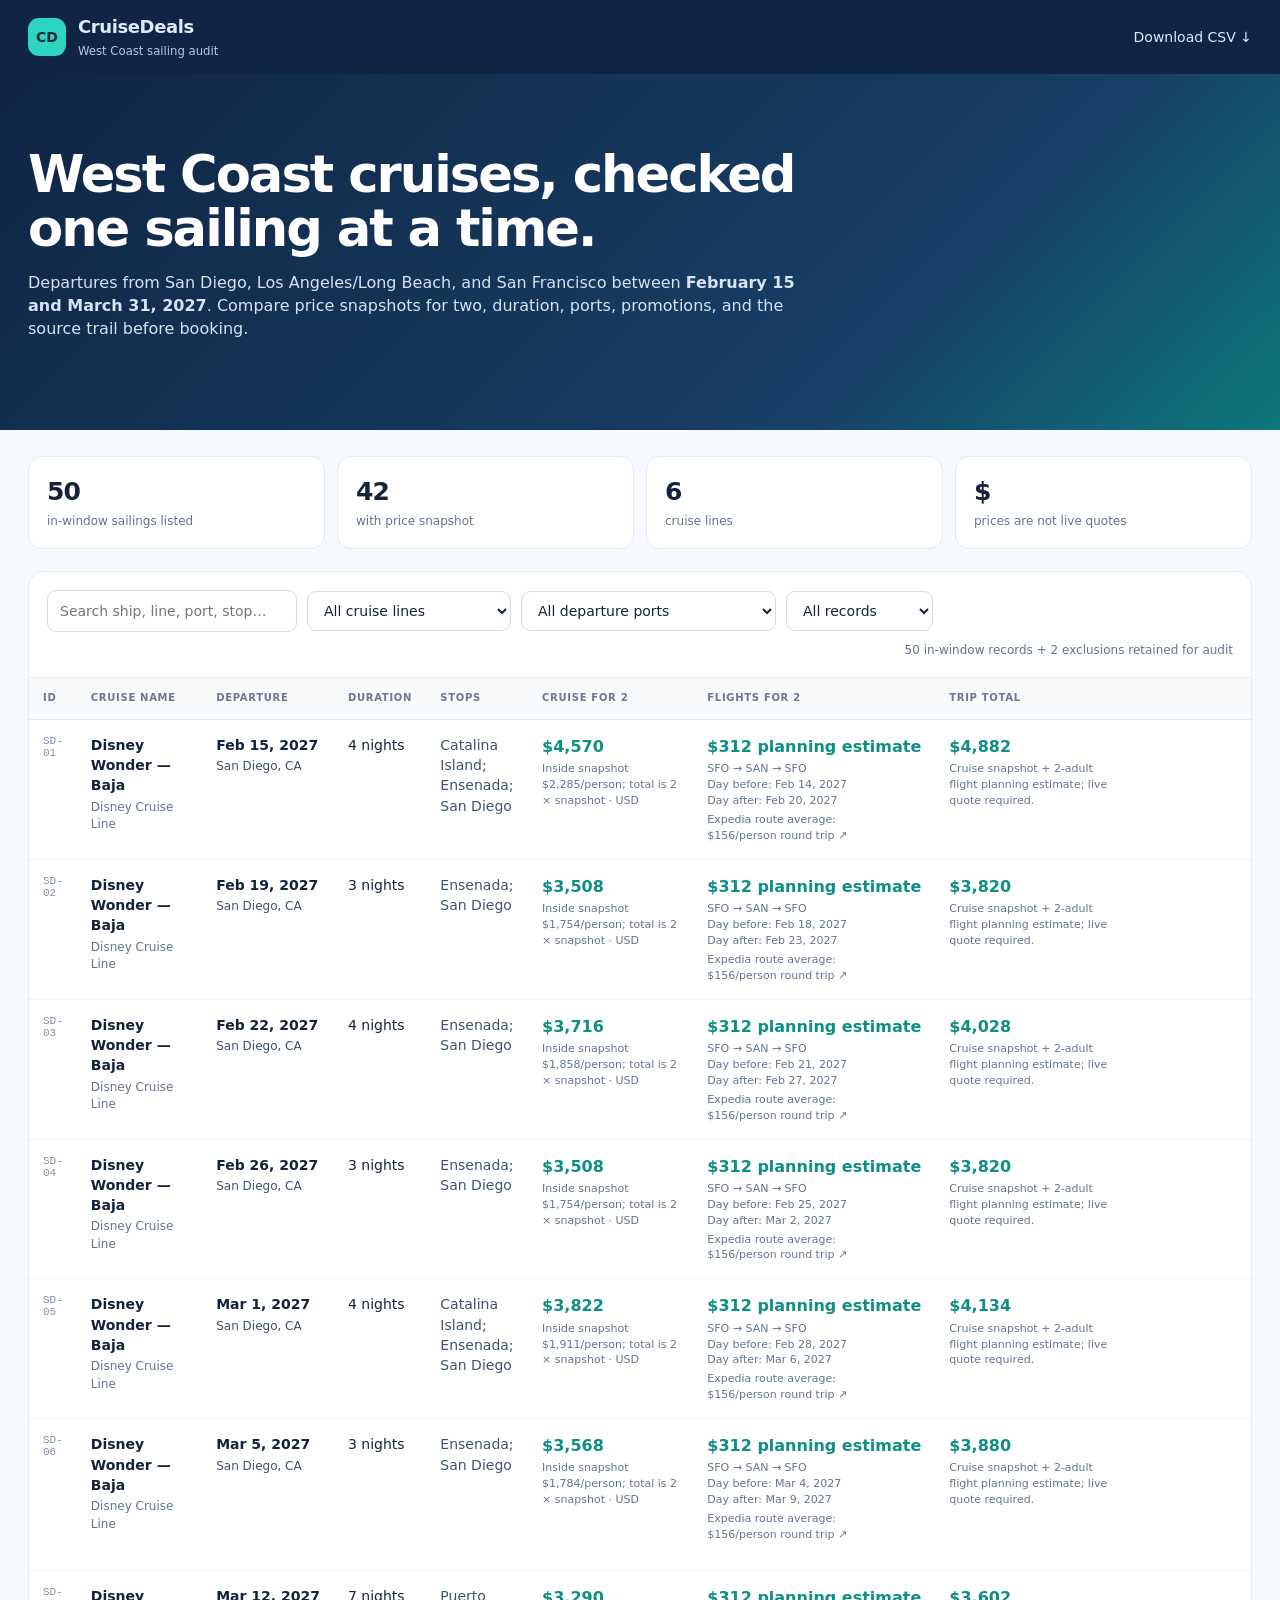
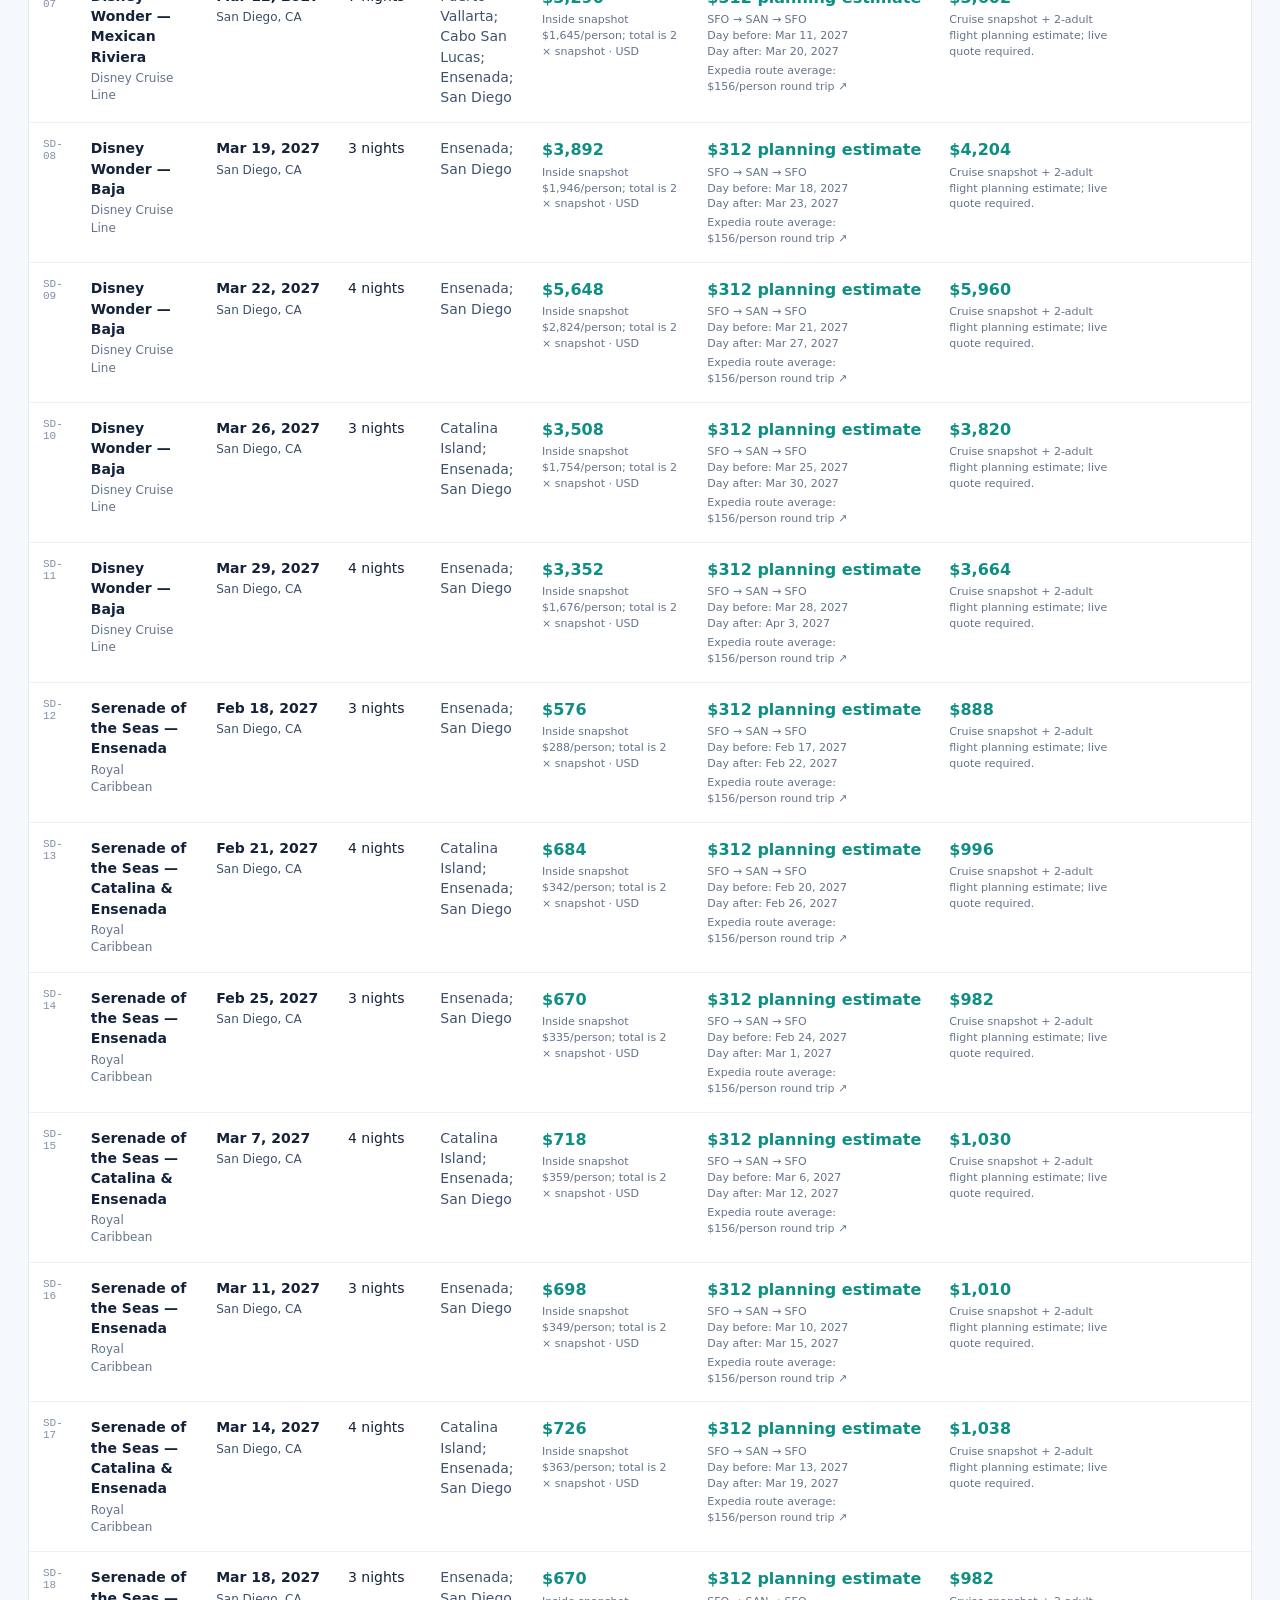
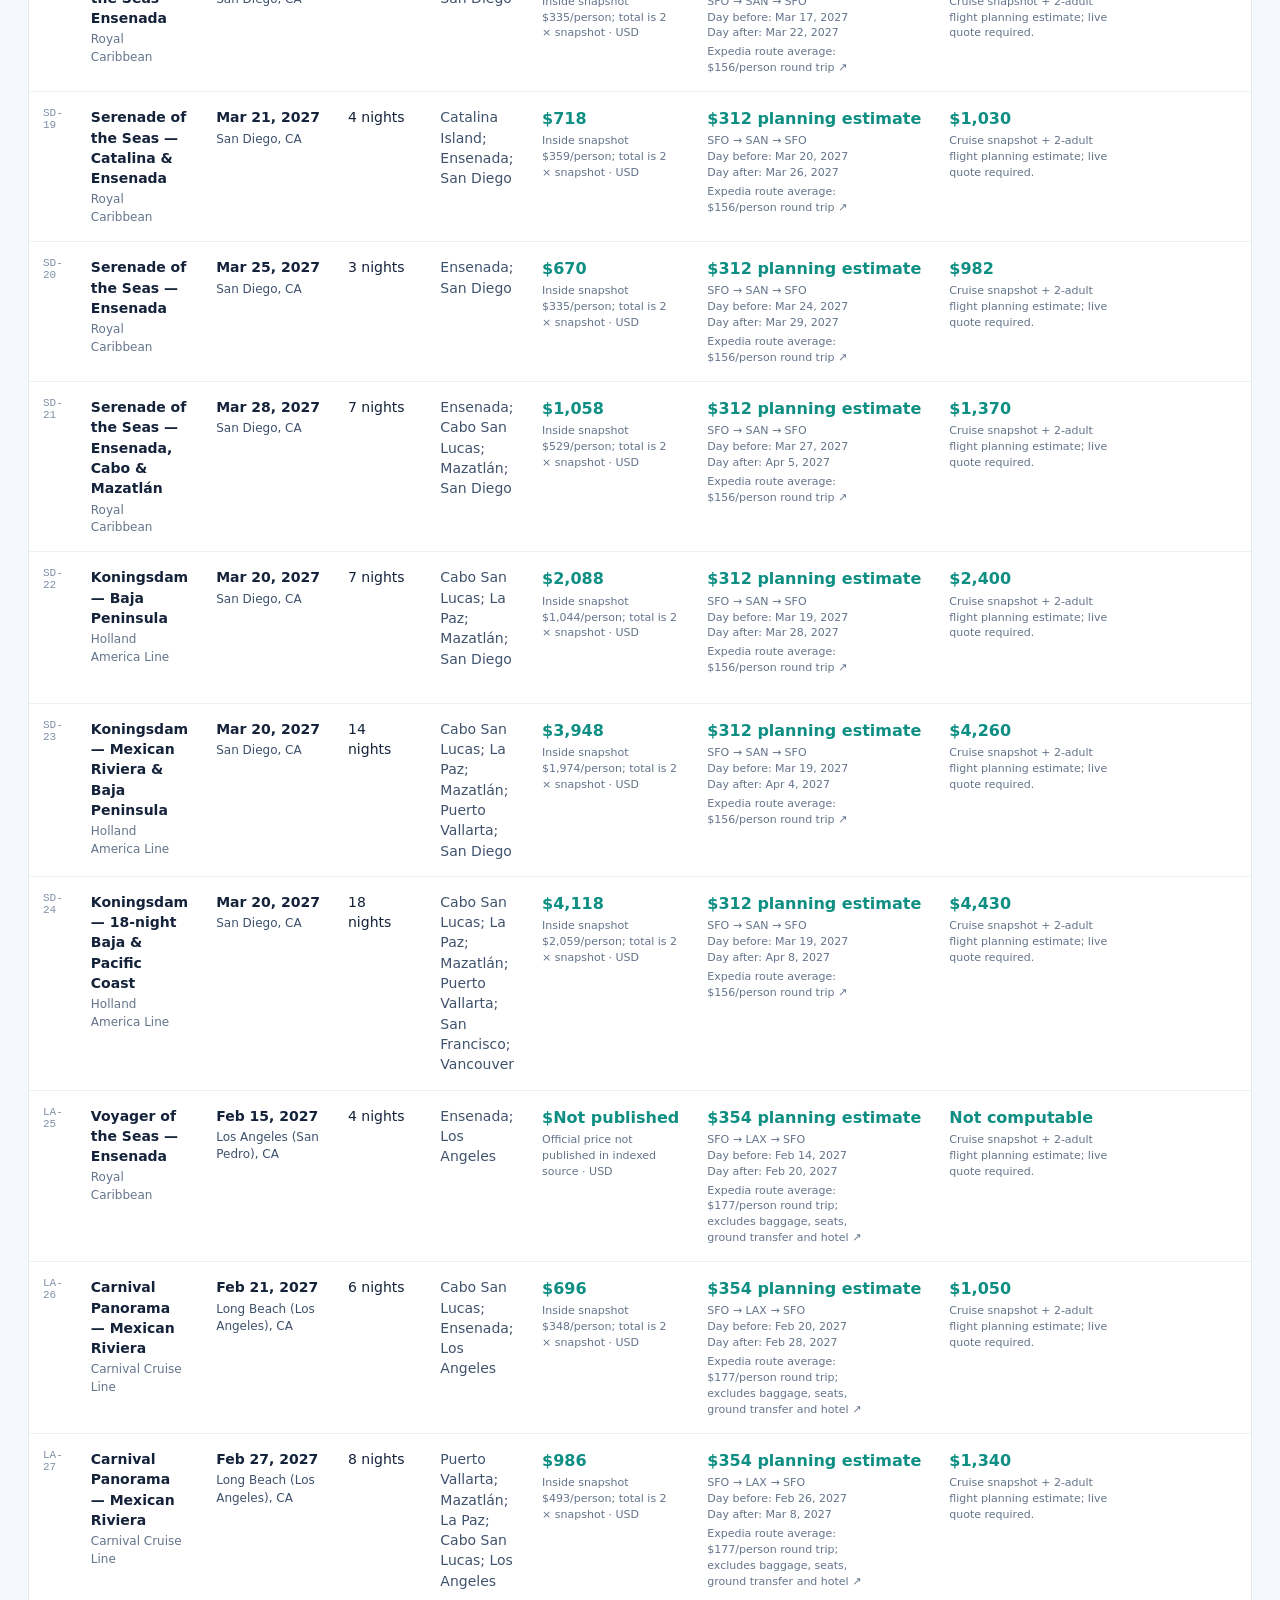
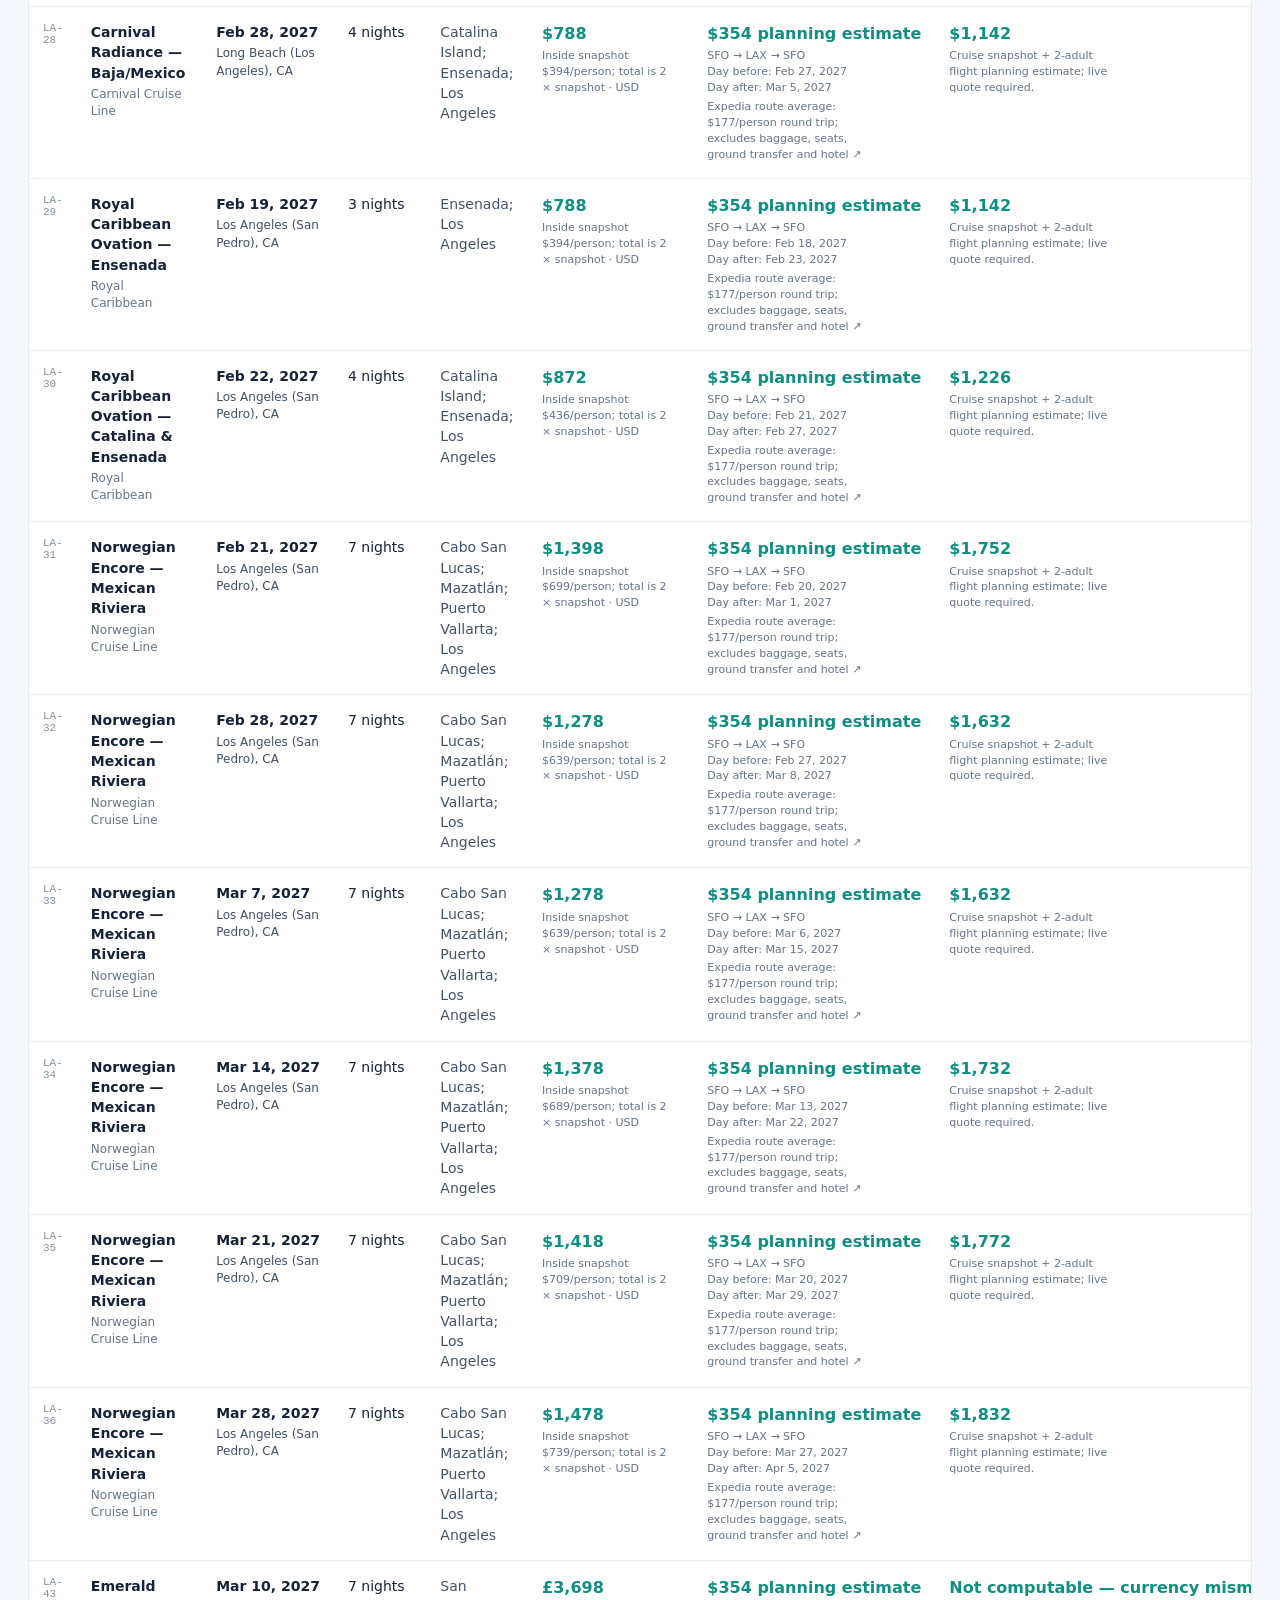
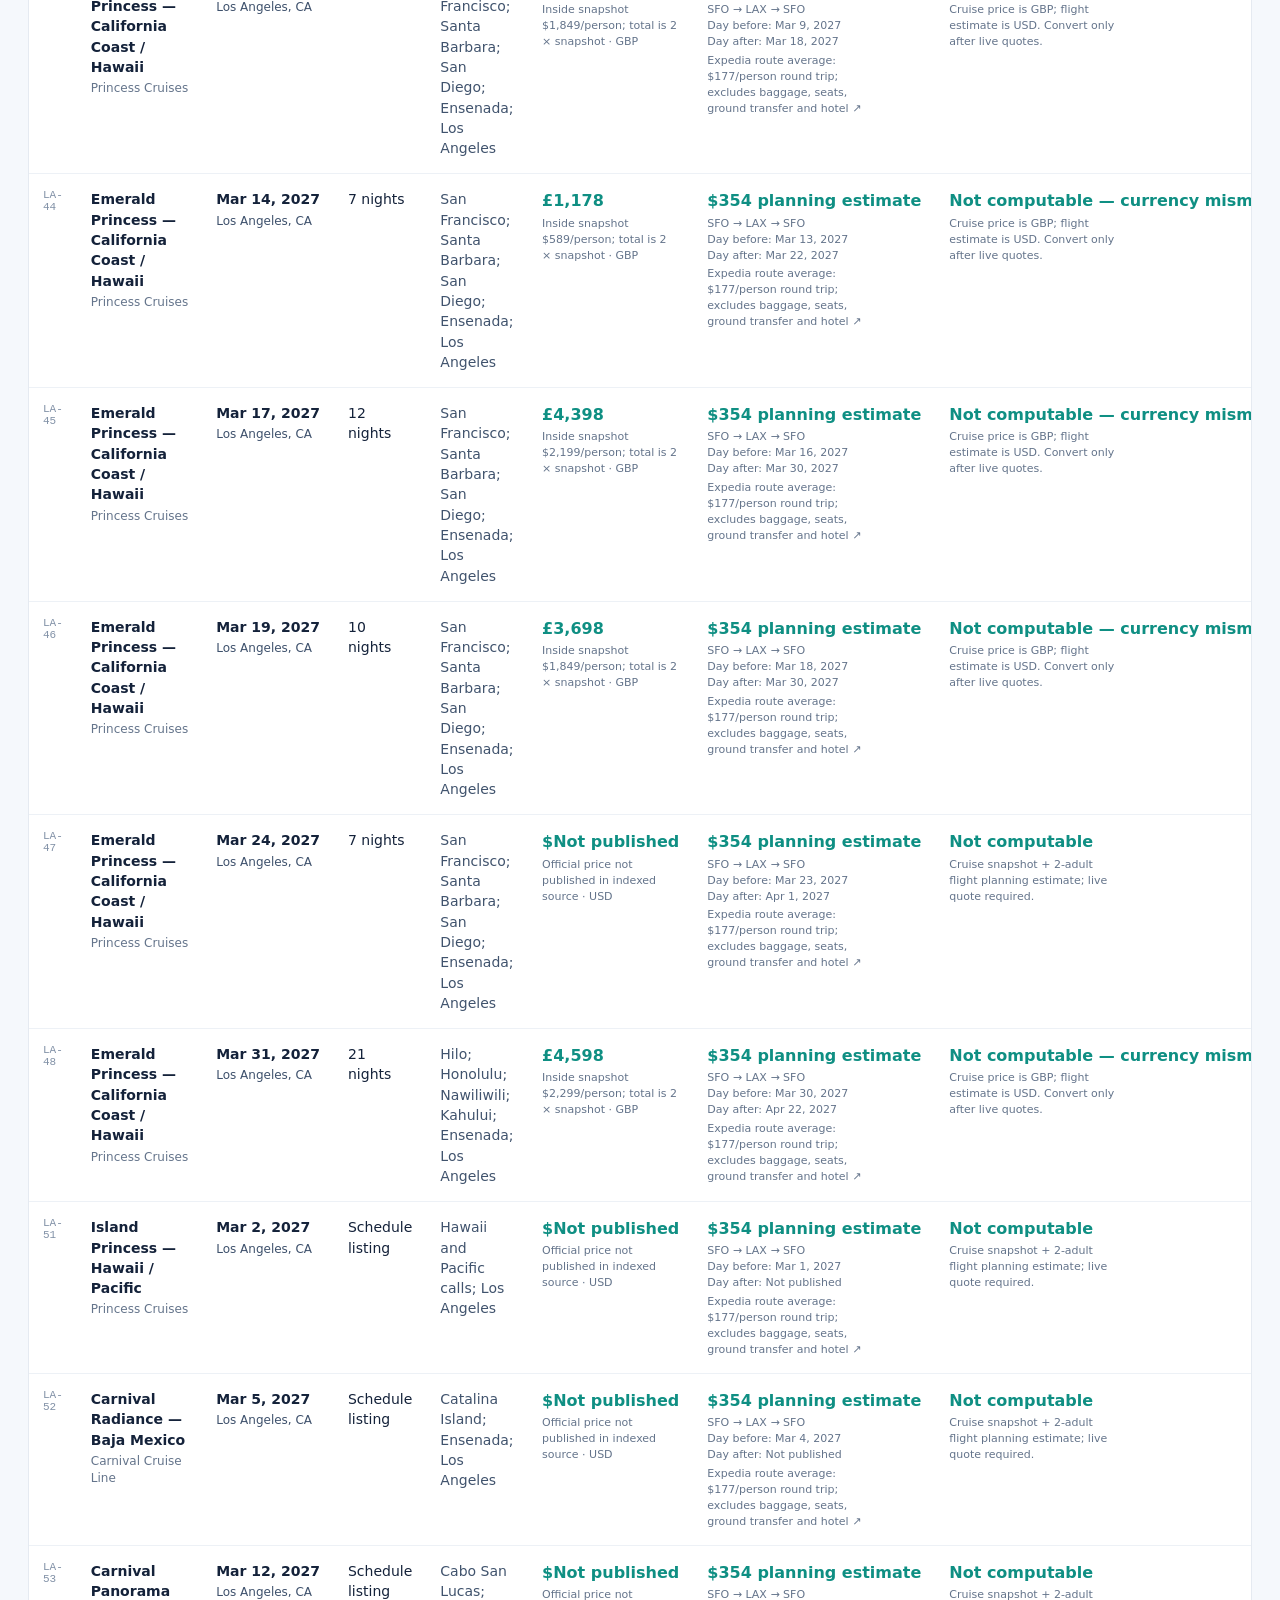
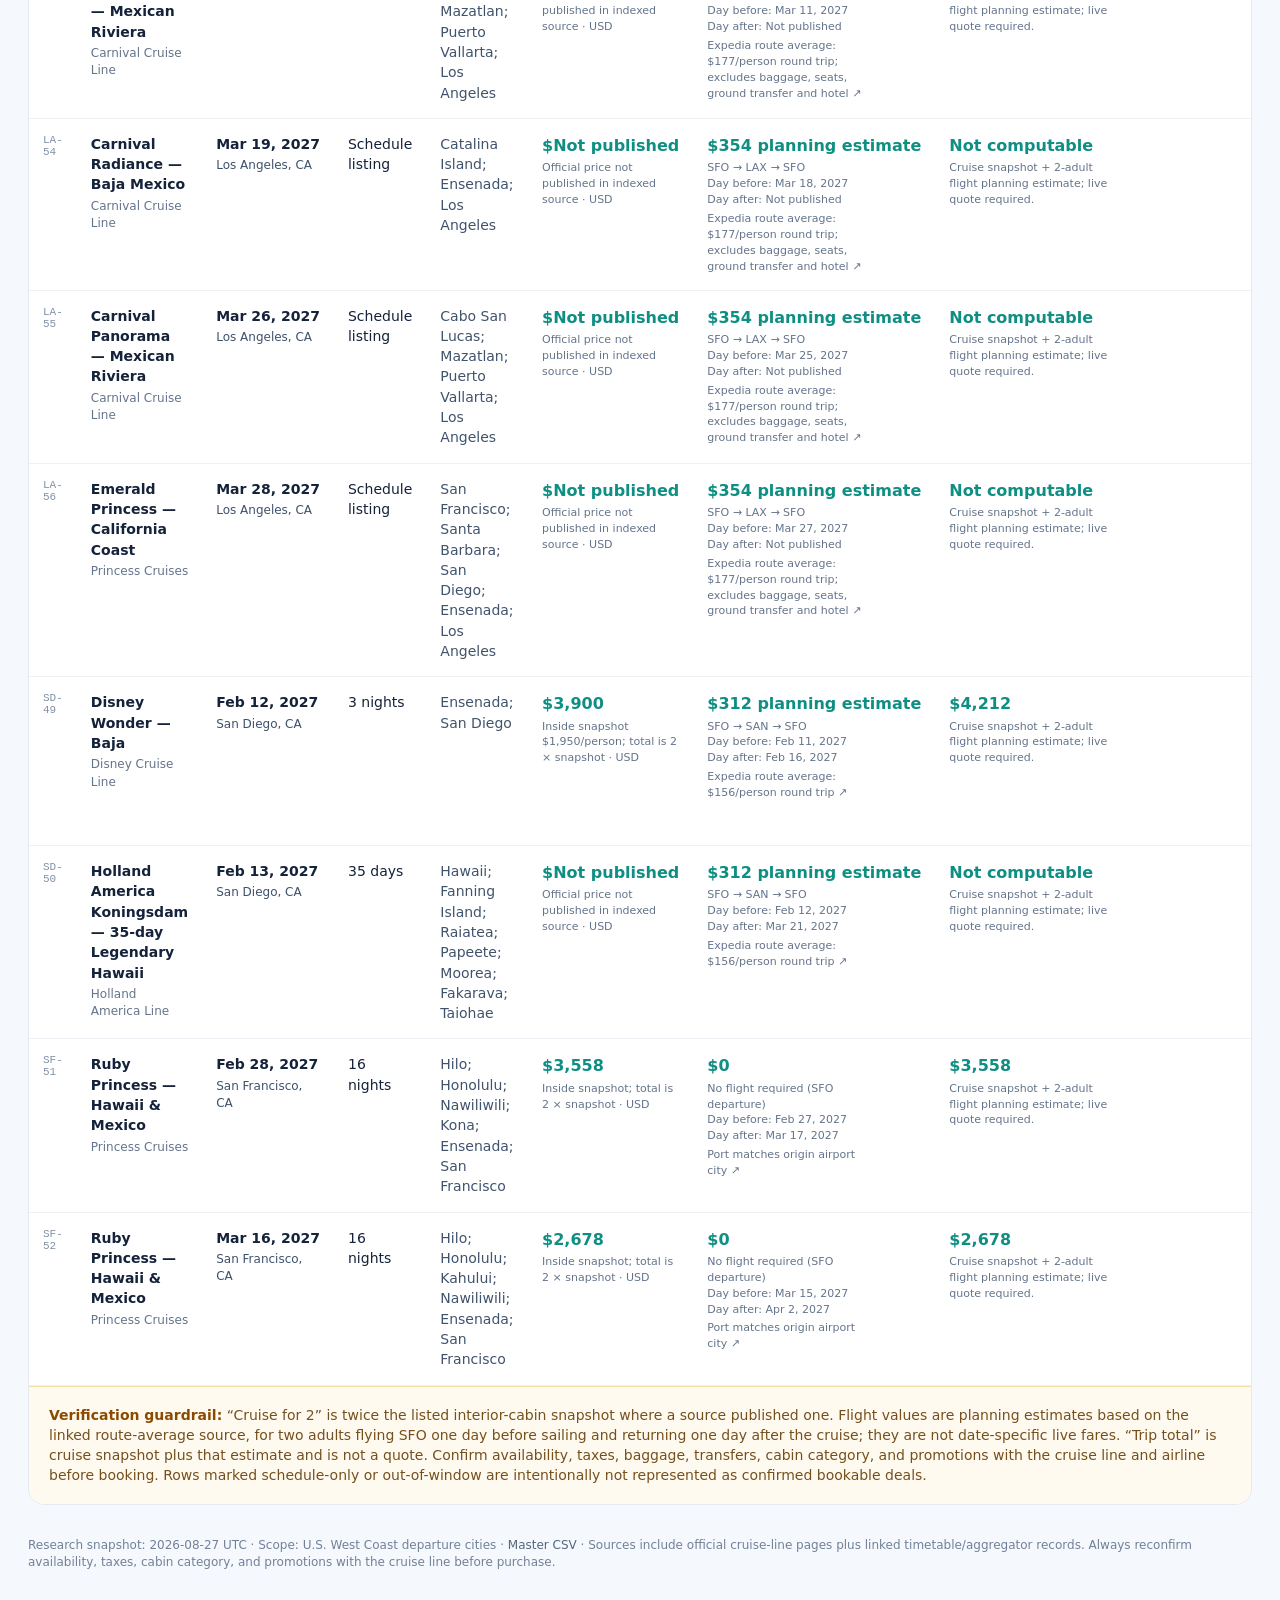
==== docs/index.html @ 9dd69915 "Flag third party currency and verification exceptions Co-authored-by: arena-agent <297053741+arena-a" ====
<!doctype html>
<html lang="en">
<head>
<meta charset="utf-8"><meta name="viewport" content="width=device-width,initial-scale=1">
<title>CruiseDeals — West Coast 2027</title>
<style>
:root{--ink:#14223a;--muted:#64748b;--line:#e5eaf1;--paper:#fff;--wash:#f5f8fc;--blue:#155eef;--teal:#0f8f83;--amber:#a05a00;--red:#b42318}*{box-sizing:border-box}body{margin:0;background:var(--wash);color:var(--ink);font:14px/1.45 Inter,ui-sans-serif,system-ui,-apple-system,"Segoe UI",sans-serif}a{color:var(--blue);text-decoration:none}a:hover{text-decoration:underline}.top{background:#102544;color:#fff}.bar,.wrap{max-width:1440px;margin:auto;padding:0 28px}.bar{height:74px;display:flex;align-items:center;justify-content:space-between;gap:20px}.brand{display:flex;align-items:center;gap:12px}.mark{width:38px;height:38px;border-radius:11px;background:#2dd4bf;color:#082b3b;display:grid;place-items:center;font-weight:900}.brand b{display:block;font-size:18px;letter-spacing:-.4px}.brand small{color:#b9c8df}.top a{color:#dbeafe}.hero{padding:48px 0 38px;background:linear-gradient(135deg,#102544 0%,#173f67 70%,#0d777d 100%);color:#fff}.hero h1{font-size:clamp(29px,4vw,52px);line-height:1.05;letter-spacing:-2px;max-width:800px;margin:0 0 15px}.hero p{max-width:780px;color:#d7e3f2;font-size:16px;margin:0}.wrap{padding-top:26px;padding-bottom:52px}.stats{display:grid;grid-template-columns:repeat(4,1fr);gap:12px;margin-bottom:22px}.stat{background:var(--paper);border:1px solid var(--line);border-radius:14px;padding:17px 18px}.stat strong{display:block;font-size:25px;letter-spacing:-1px}.stat span{color:var(--muted);font-size:12px}.panel{background:var(--paper);border:1px solid var(--line);border-radius:16px;overflow:hidden}.controls{padding:18px;display:flex;gap:10px;flex-wrap:wrap;align-items:center;border-bottom:1px solid var(--line)}input,select{border:1px solid #d4dce8;border-radius:9px;padding:10px 12px;color:var(--ink);background:#fff;font:inherit}input{min-width:250px}.hint{margin-left:auto;color:var(--muted);font-size:12px}.scroll{overflow:auto}table{width:100%;min-width:1250px;border-collapse:collapse}th{text-align:left;text-transform:uppercase;letter-spacing:.07em;font-size:10px;color:#6b7890;background:#f8fafc;padding:13px 14px;border-bottom:1px solid var(--line);white-space:nowrap}td{padding:15px 14px;border-bottom:1px solid #edf1f6;vertical-align:top}tr:hover td{background:#fbfdff}.id{font:11px ui-monospace,SFMono-Regular,monospace;color:#8090a6}.name{font-weight:750}.line{display:block;color:var(--muted);font-size:12px;margin-top:3px}.date{white-space:nowrap;font-weight:650}.port{color:#3e516c;font-size:12px;margin-top:3px}.price{font-weight:800;white-space:nowrap;color:var(--teal);font-size:16px}.price-note{display:block;color:var(--muted);font-size:11px;max-width:170px;margin-top:3px}.stops{max-width:260px;color:#40536d}.tag{display:inline-block;border-radius:999px;padding:4px 8px;font-size:10px;font-weight:750;letter-spacing:.03em;white-space:nowrap}.ok{color:#087c70;background:#e7f8f4}.pending{color:#8a4b00;background:#fff3d6}.out{color:#9d2d22;background:#feeceb}.source{display:flex;gap:8px;flex-wrap:wrap;align-items:center;font-size:12px}.source a{white-space:nowrap}.promo{max-width:210px;color:#4a5c74;font-size:12px}.note{padding:18px 20px;background:#fffaf0;border-top:1px solid #f3dfad;color:#76501c}.note b{color:#8a4b00}.foot{color:#728198;font-size:12px;padding-top:20px}.foot a{color:#53677f}.empty{padding:40px;text-align:center;color:var(--muted)}@media(max-width:800px){.bar,.wrap{padding-left:16px;padding-right:16px}.bar{height:64px}.stats{grid-template-columns:repeat(2,1fr)}.hint{width:100%;margin:0}.hero{padding:38px 0 32px}.hero h1{letter-spacing:-1px}}
</style>
</head>
<body>
<header class="top"><div class="bar"><a class="brand" href="./"><span class="mark">CD</span><span><b>CruiseDeals</b><small>West Coast sailing audit</small></span></a><a href="../data/cruises_master_verified.csv" download>Download CSV ↓</a></div><div class="hero"><div class="wrap"><h1>West Coast cruises, checked one sailing at a time.</h1><p>Departures from San Diego, Los Angeles/Long Beach, and San Francisco between <b>February 15 and March 31, 2027</b>. Compare price snapshots for two, duration, ports, promotions, and the source trail before booking.</p></div></div></header>
<main class="wrap">
<section class="stats"><div class="stat"><strong id="count">—</strong><span>in-window sailings listed</span></div><div class="stat"><strong id="priced">—</strong><span>with price snapshot</span></div><div class="stat"><strong id="lines">—</strong><span>cruise lines</span></div><div class="stat"><strong>$</strong><span>prices are not live quotes</span></div></section>
<section class="panel"><div class="controls"><input id="search" placeholder="Search ship, line, port, stop…" aria-label="Search cruises"><select id="line"><option value="">All cruise lines</option></select><select id="port"><option value="">All departure ports</option></select><select id="state"><option value="">All records</option><option value="in">In window</option><option value="pending">Needs review</option><option value="out">Out of window</option></select><span class="hint">50 in-window records + 2 exclusions retained for audit</span></div><div class="scroll"><table><thead><tr><th>ID</th><th>Cruise name</th><th>Departure</th><th>Duration</th><th>Stops</th><th>Cruise for 2</th><th>Flights for 2</th><th>Trip total</th><th>Source trail</th><th>Promotion / deal</th><th>Review status</th></tr></thead><tbody id="rows"></tbody></table><div id="empty" class="empty" hidden>No rows match those filters.</div></div><div class="note"><b>Verification guardrail:</b> “Cruise for 2” is twice the listed interior-cabin snapshot where a source published one. Flight values are planning estimates based on the linked route-average source, for two adults flying SFO one day before sailing and returning one day after the cruise; they are not date-specific live fares. “Trip total” is cruise snapshot plus that estimate and is not a quote. Confirm availability, taxes, baggage, transfers, cabin category, and promotions with the cruise line and airline before booking. Rows marked schedule-only or out-of-window are intentionally not represented as confirmed bookable deals.</div></section>
<p class="foot">Research snapshot: 2026-08-27 UTC · Scope: U.S. West Coast departure cities · <a href="../data/cruises_master_verified.csv">Master CSV</a> · Sources include official cruise-line pages plus linked timetable/aggregator records. Always reconfirm availability, taxes, cabin category, and promotions with the cruise line before purchase.</p>
</main>
<script>
const fmt=d=>d&&/^\d{4}-\d{2}-\d{2}$/.test(d)?new Date(d+'T12:00:00').toLocaleDateString('en-US',{month:'short',day:'numeric',year:'numeric'}):'Not published';
let data=[];
fetch('../data/cruises.json').then(r=>r.json()).then(x=>{data=x; init()}).catch(()=>document.getElementById('empty').textContent='Data could not be loaded. Use the CSV link above.');
function init(){const lines=[...new Set(data.map(x=>x.line))].sort(),ports=[...new Set(data.map(x=>x.port))].sort(); for(const [id,arr] of [['line',lines],['port',ports]]){const el=document.getElementById(id);arr.forEach(v=>el.insertAdjacentHTML('beforeend',`<option>${v}</option>`))} document.getElementById('count').textContent=data.filter(x=>!x.status.startsWith('OUT')).length;document.getElementById('priced').textContent=data.filter(x=>x.price!=='Not published'&&x.status!=='OUT OF WINDOW — excluded').length;document.getElementById('lines').textContent=lines.length;['search','line','port','state'].forEach(id=>document.getElementById(id).addEventListener('input',render));render()}
function render(){const q=document.getElementById('search').value.toLowerCase(),line=document.getElementById('line').value,port=document.getElementById('port').value,state=document.getElementById('state').value;const out=data.filter(x=>{const hay=Object.values(x).join(' ').toLowerCase(),isOut=x.status.startsWith('OUT'),isReview=x.status.startsWith('REVIEW')||x.status.startsWith('SCHEDULE INDEX');return hay.includes(q)&&(!line||x.line===line)&&(!port||x.port===port)&&(!state||(state==='out'?isOut:state==='pending'?(x.price==='Not published'||isReview)&&!isOut:state==='in'&&!isOut&&!isReview))});document.getElementById('rows').innerHTML=out.map(x=>{const isOut=x.status.startsWith('OUT'),pending=x.price==='Not published'&&!isOut,isReview=x.status.startsWith('REVIEW')||x.status.startsWith('SCHEDULE INDEX');return `<tr><td class="id">${x.id}</td><td><div class="name">${x.name}</div><span class="line">${x.line}</span></td><td><div class="date">${fmt(x.date)}</div><div class="port">${x.port}</div></td><td>${x.duration}</td><td class="stops">${x.stops}</td><td><div class="price">${x.price_currency==='GBP'?'£': '$'}${x.price.replace(/^[£$]/,'')}</div><span class="price-note">${x.price_note} · ${x.price_currency}</span></td><td><div class="price">${x.flight_cost_2}</div><span class="price-note">${x.flight_route}<br>Day before: ${fmt(x.flight_out_date)}<br>Day after: ${fmt(x.flight_return_date)}</span><a class="price-note" href="${x.flight_source_url}" target="_blank" rel="noopener">${x.flight_source} ↗</a></td><td><div class="price">${x.trip_total_2}</div><span class="price-note">${x.trip_total_note}</span></td><td><div class="source"><a href="${x.official}" target="_blank" rel="noopener">Official page ↗</a><a href="${x.source_url}" target="_blank" rel="noopener">Audit source ↗</a><span title="${x.verification_note}">ⓘ ${x.source.split(' / ')[0]}</span></div></td><td class="promo">${x.promo}</td><td><span class="tag ${isOut?'out':(pending||isReview)?'pending':'ok'}">${isOut?'OUT OF WINDOW':isReview?'REVIEW REQUIRED':'SCHEDULE + SNAPSHOT'}</span></td></tr>`}).join('');document.getElementById('empty').hidden=out.length>0}
</script>
</body></html>
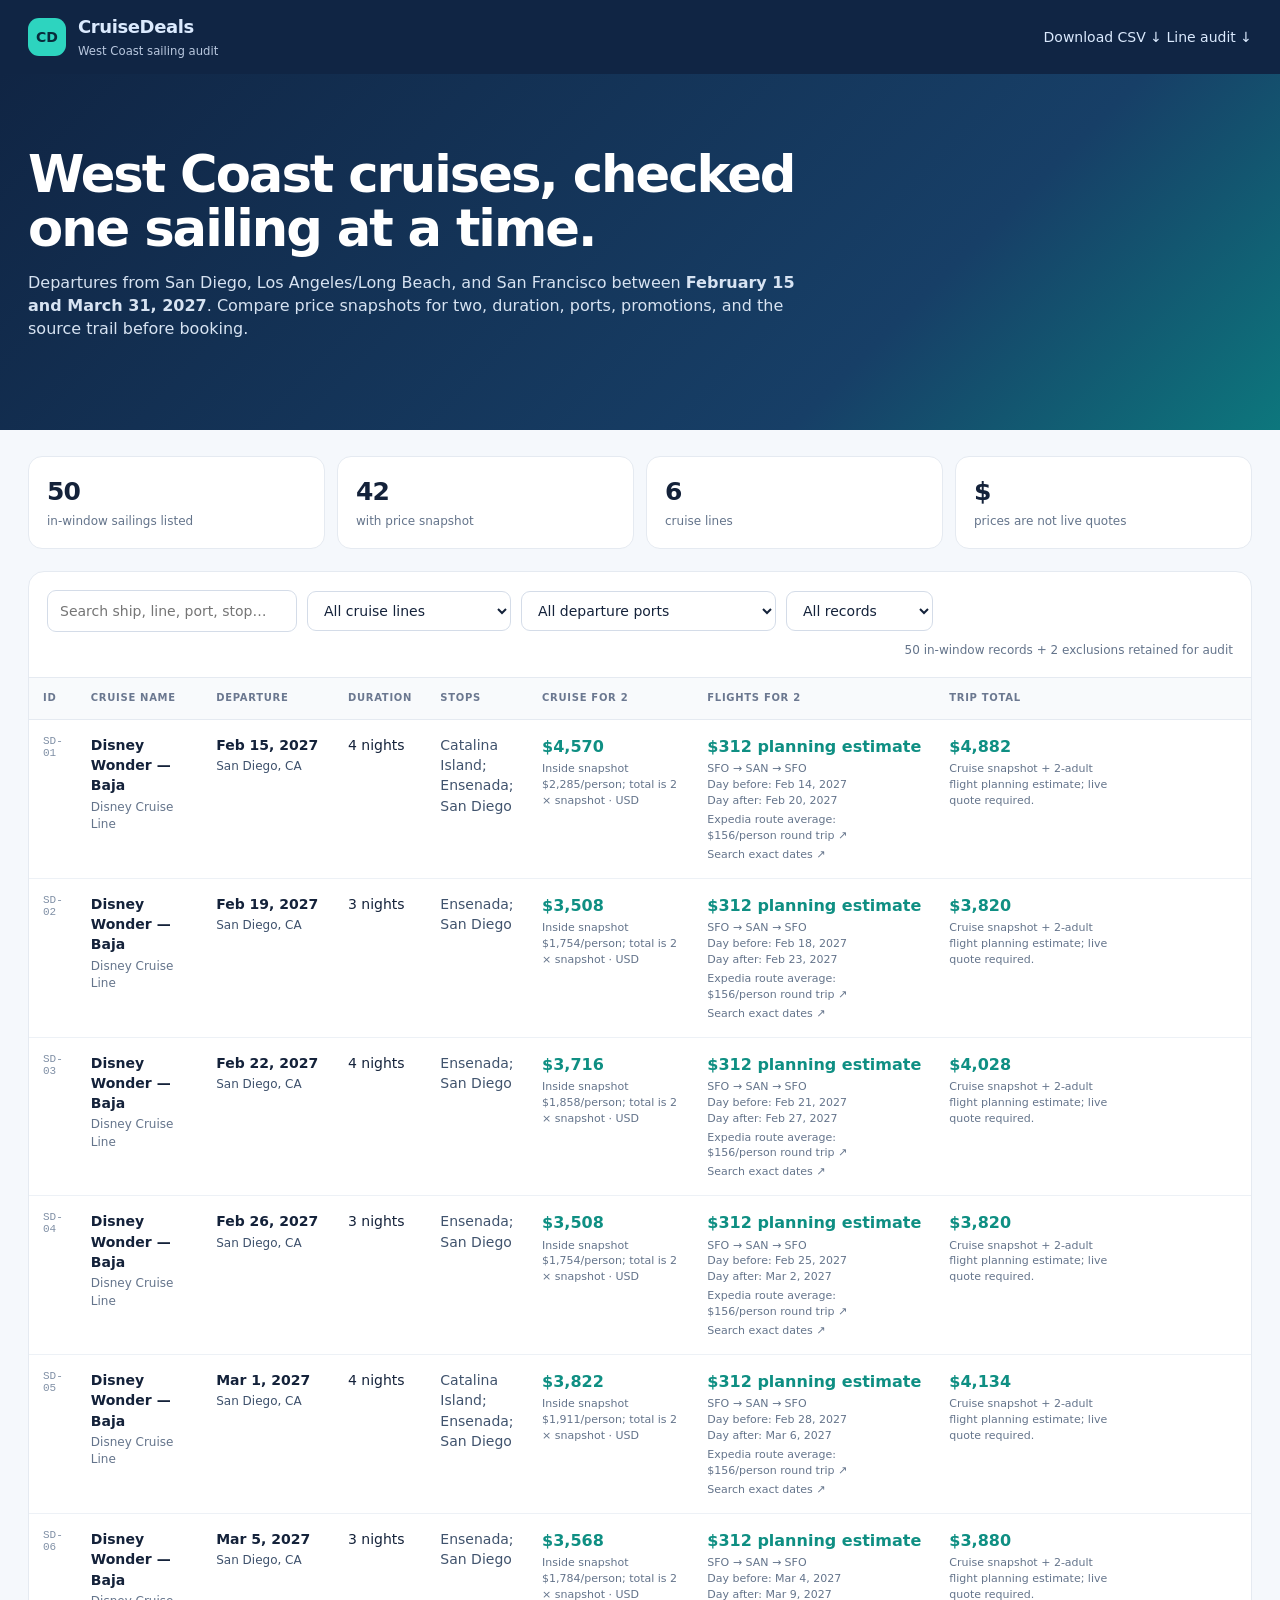
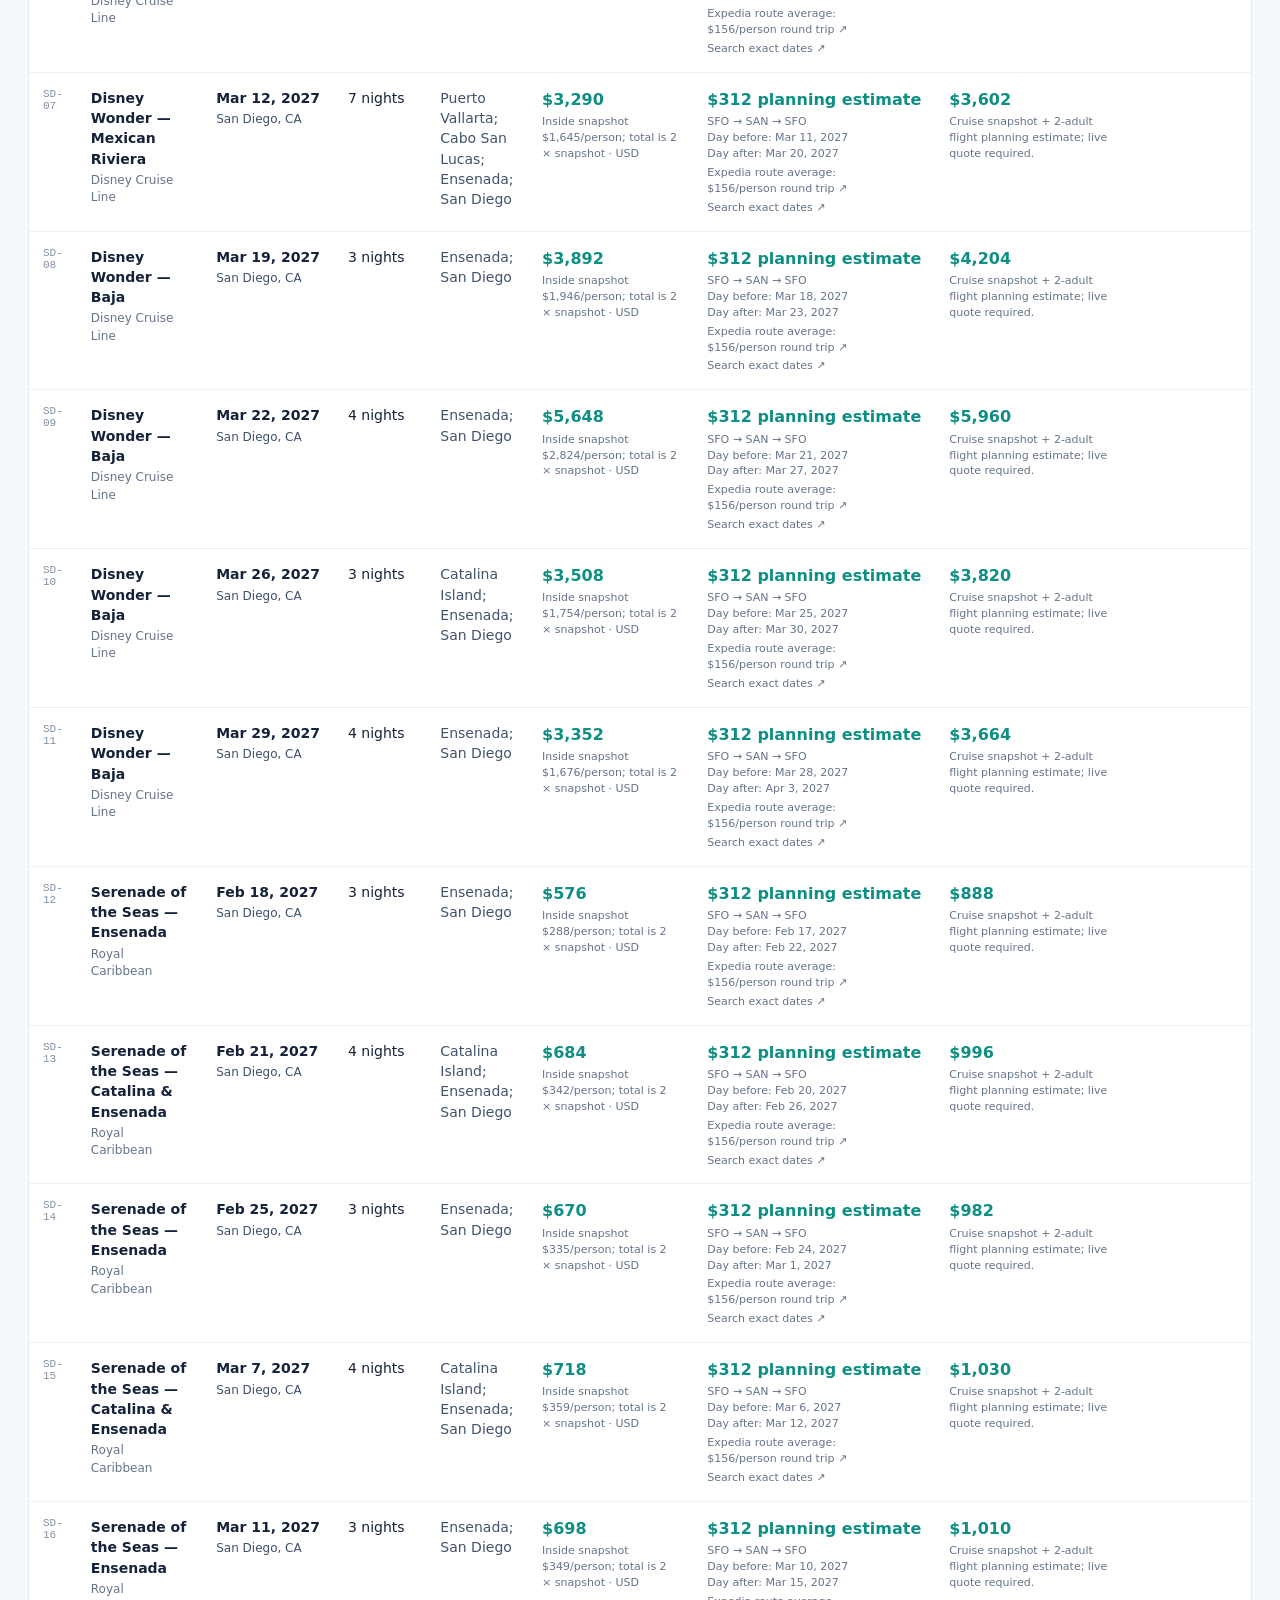
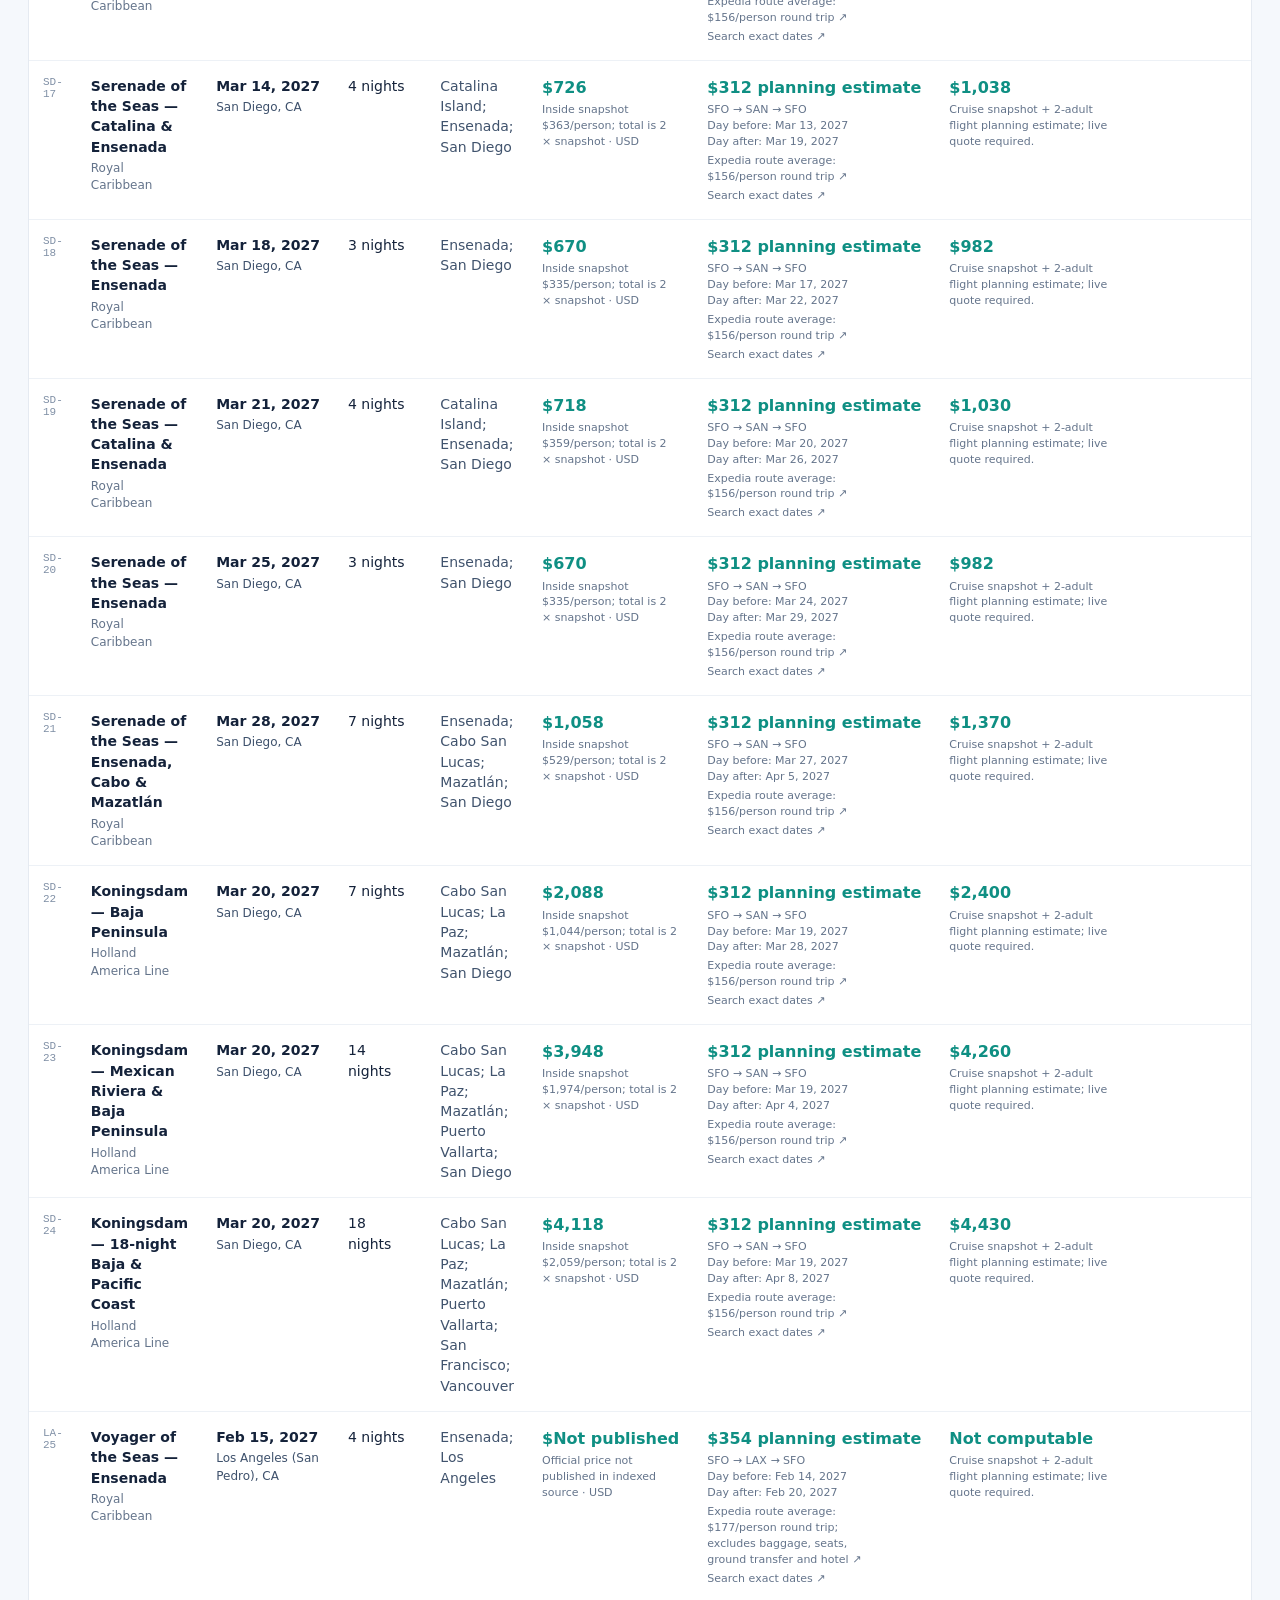
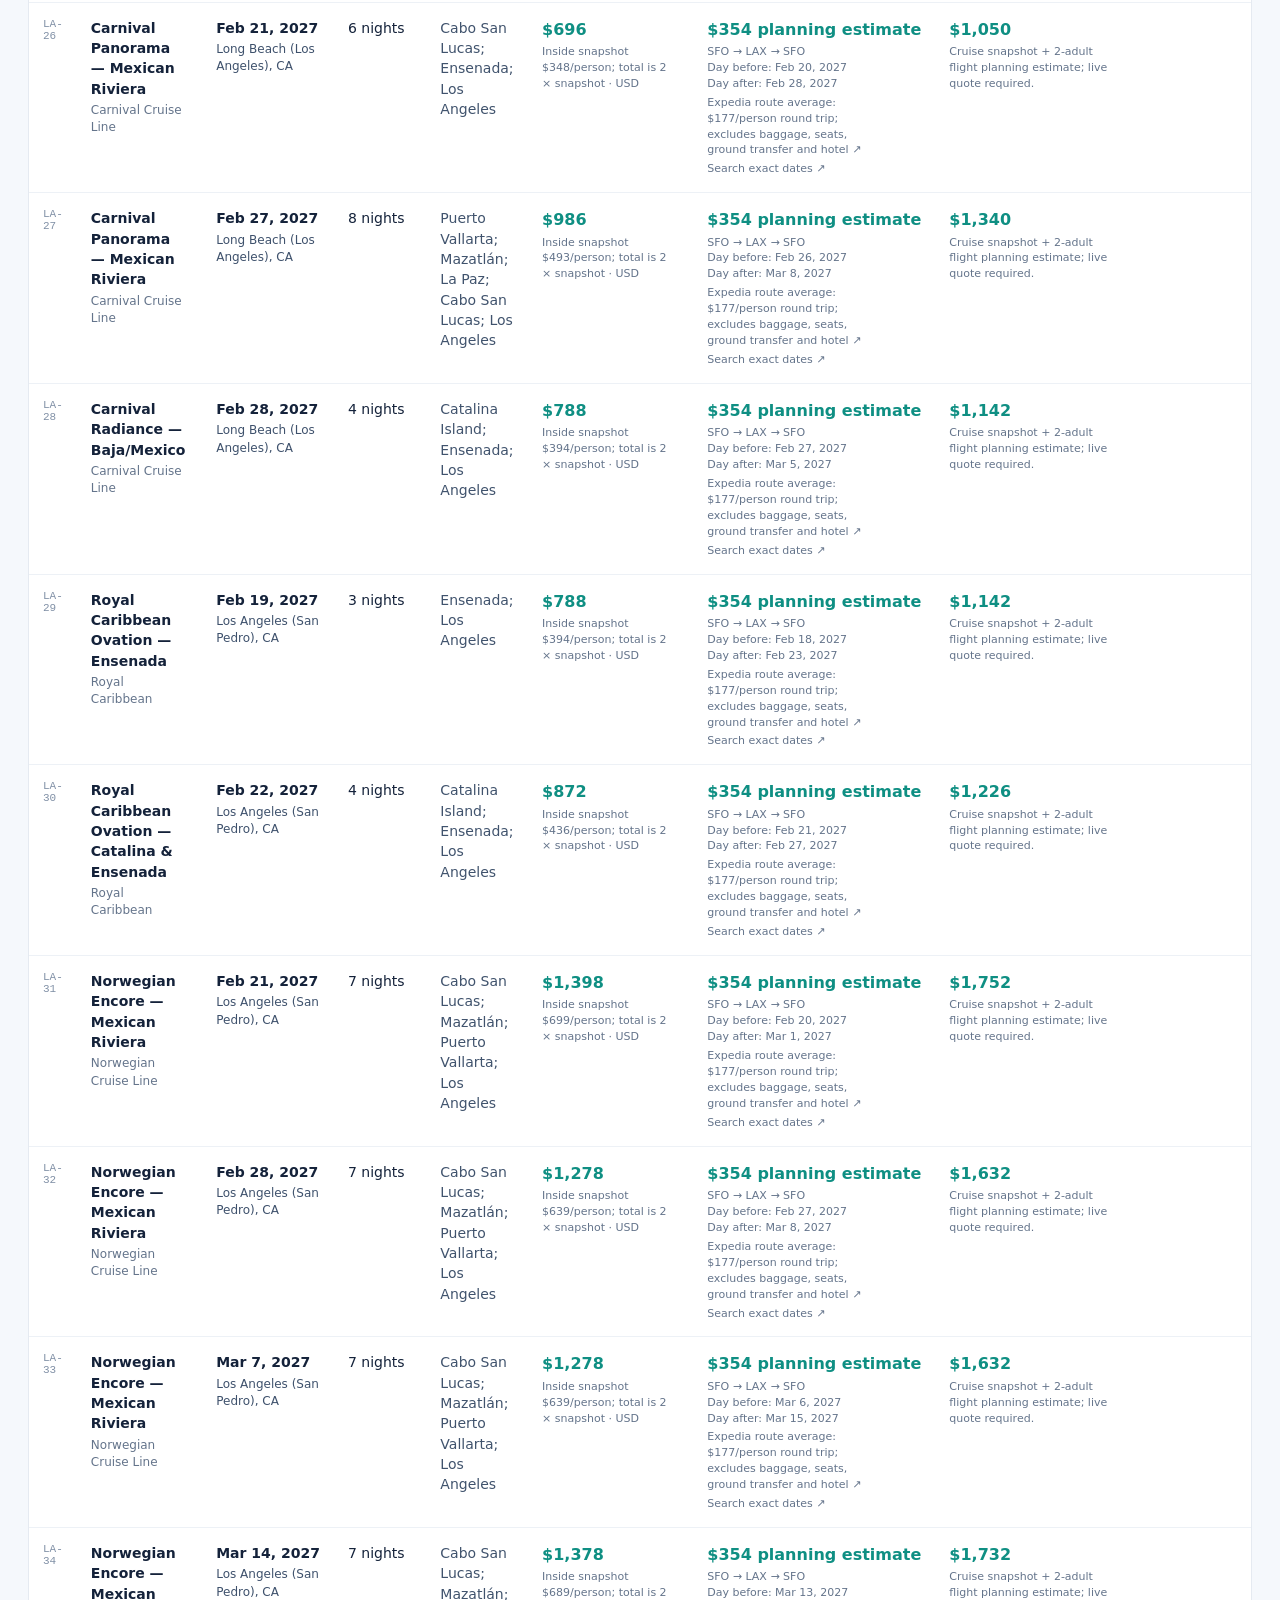
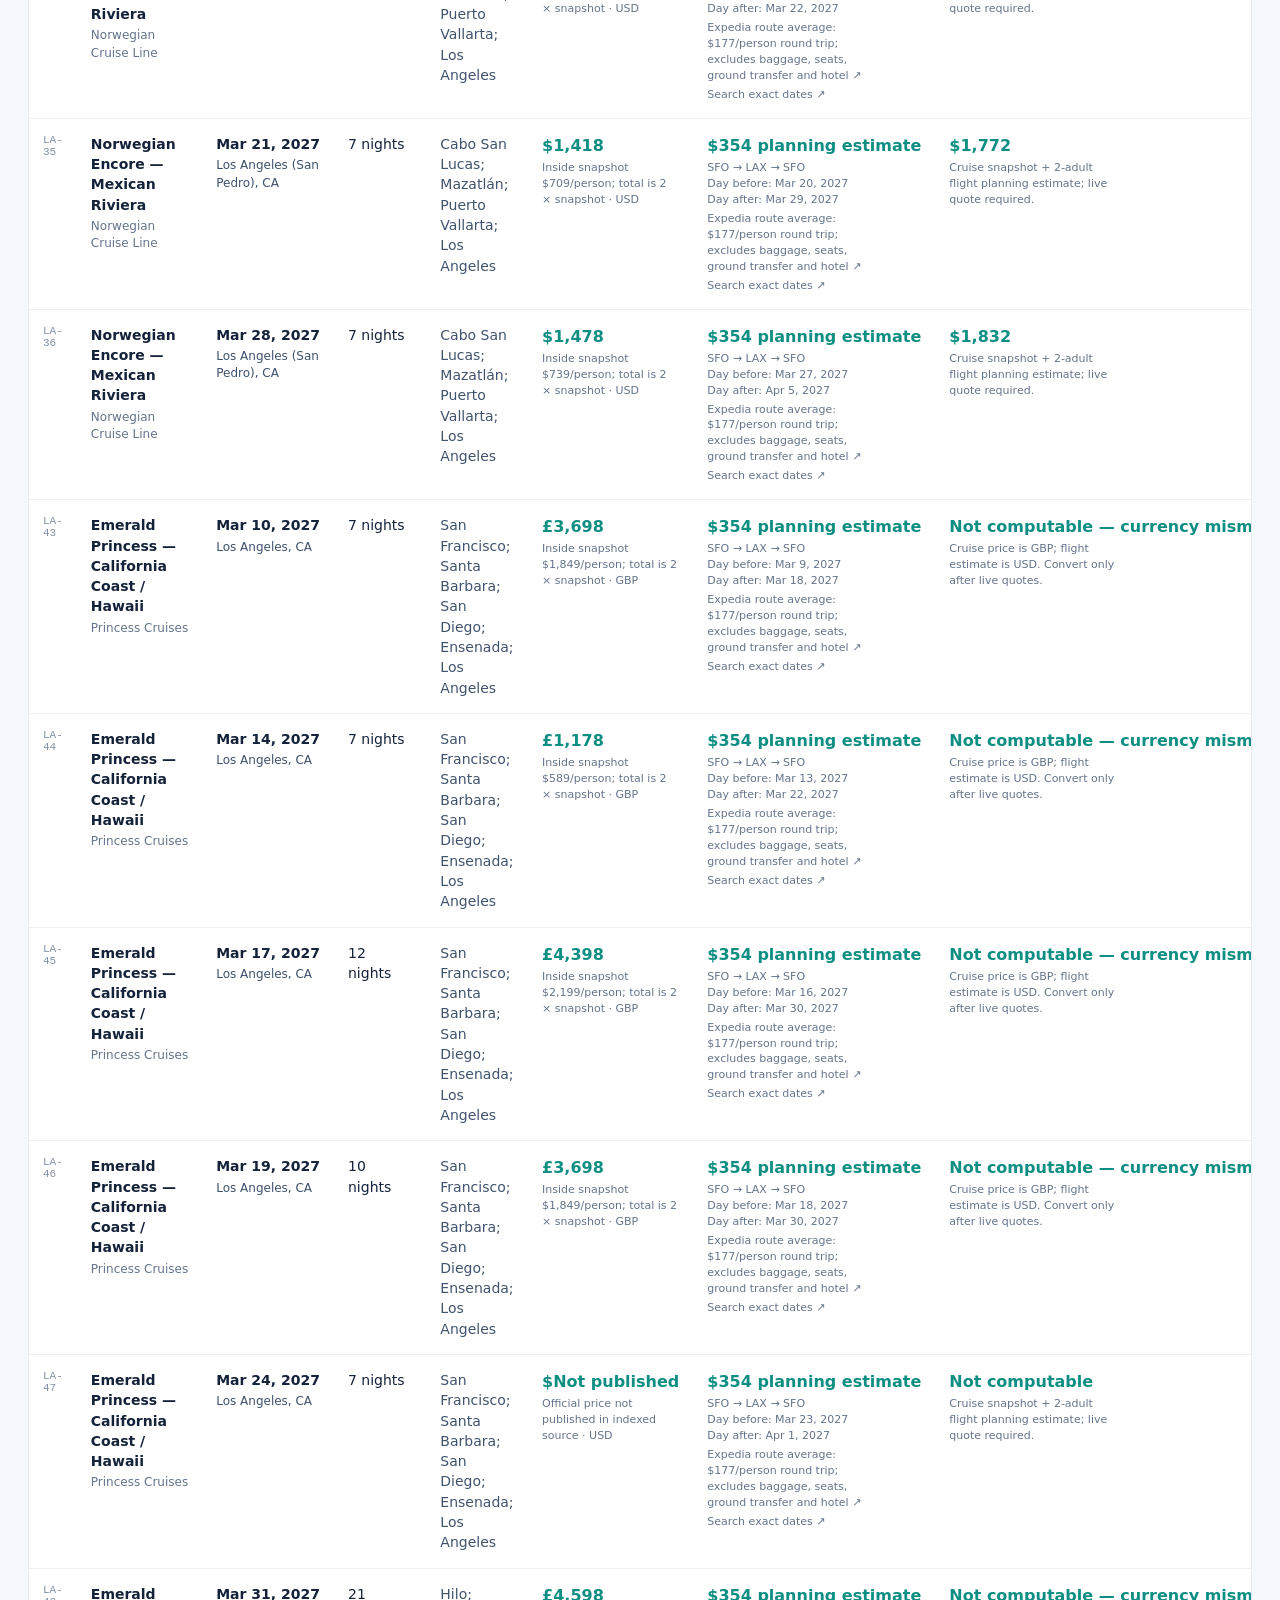
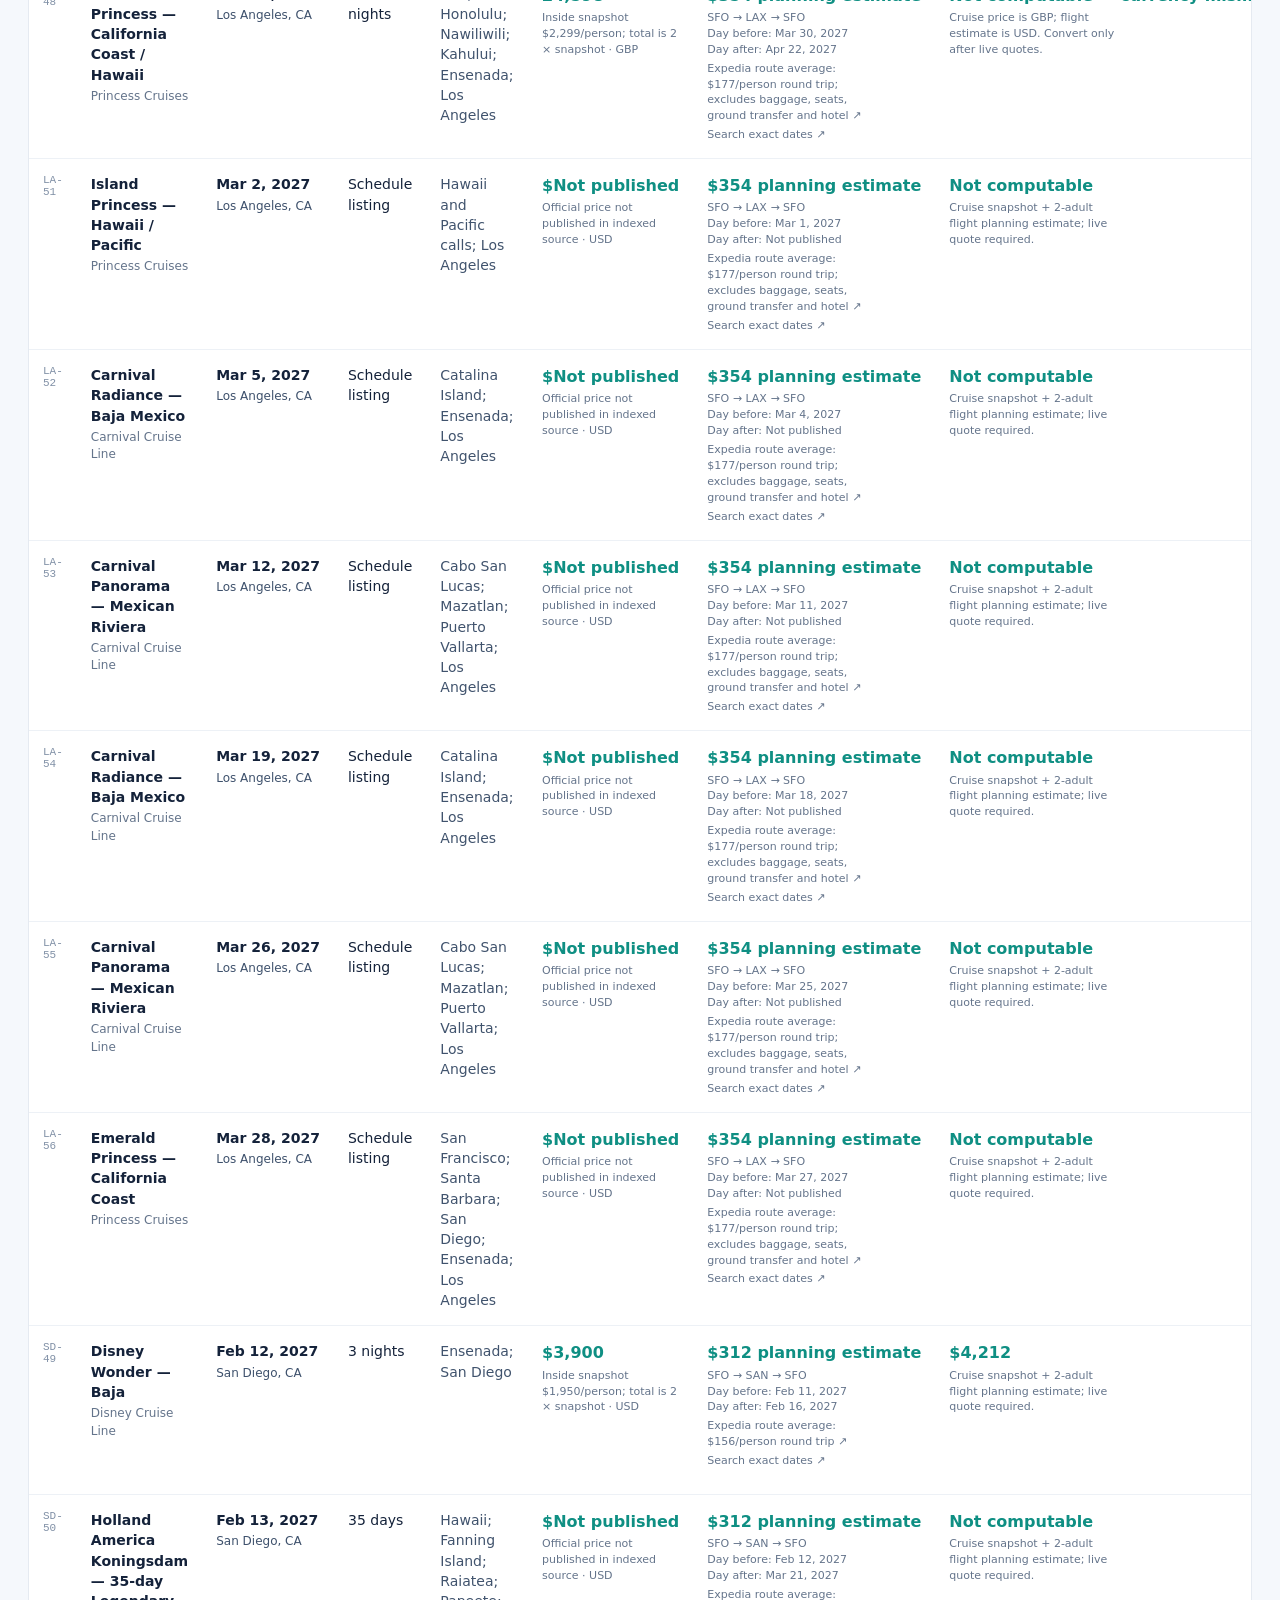
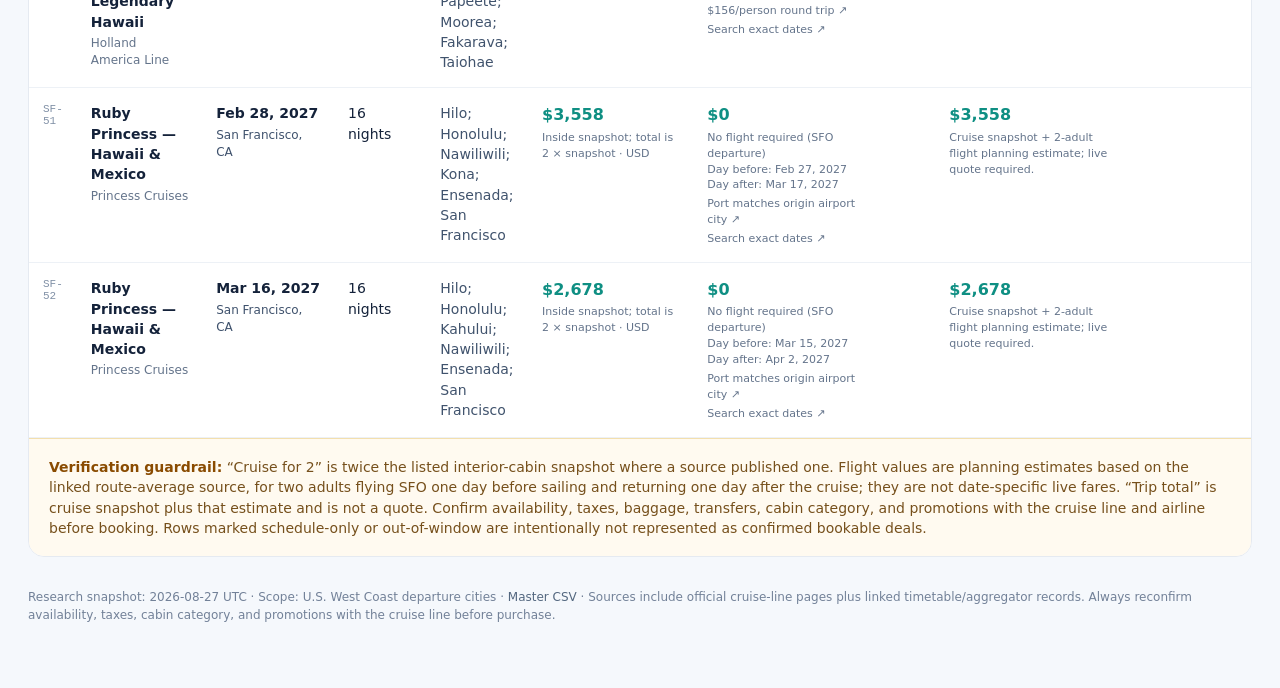
==== commit d30aa097: "Add exact date flight searches and line audit Co-authored-by: arena-agent <297053741+arena-agent@use" ====
--- a/docs/index.html
+++ b/docs/index.html
@@ -8,7 +8,7 @@
 </style>
 </head>
 <body>
-<header class="top"><div class="bar"><a class="brand" href="./"><span class="mark">CD</span><span><b>CruiseDeals</b><small>West Coast sailing audit</small></span></a><a href="../data/cruises_master_verified.csv" download>Download CSV ↓</a></div><div class="hero"><div class="wrap"><h1>West Coast cruises, checked one sailing at a time.</h1><p>Departures from San Diego, Los Angeles/Long Beach, and San Francisco between <b>February 15 and March 31, 2027</b>. Compare price snapshots for two, duration, ports, promotions, and the source trail before booking.</p></div></div></header>
+<header class="top"><div class="bar"><a class="brand" href="./"><span class="mark">CD</span><span><b>CruiseDeals</b><small>West Coast sailing audit</small></span></a><span><a href="../data/cruises_master_verified.csv" download>Download CSV ↓</a> <a href="../data/cruise_line_scope_audit.csv" download>Line audit ↓</a></span></div><div class="hero"><div class="wrap"><h1>West Coast cruises, checked one sailing at a time.</h1><p>Departures from San Diego, Los Angeles/Long Beach, and San Francisco between <b>February 15 and March 31, 2027</b>. Compare price snapshots for two, duration, ports, promotions, and the source trail before booking.</p></div></div></header>
 <main class="wrap">
 <section class="stats"><div class="stat"><strong id="count">—</strong><span>in-window sailings listed</span></div><div class="stat"><strong id="priced">—</strong><span>with price snapshot</span></div><div class="stat"><strong id="lines">—</strong><span>cruise lines</span></div><div class="stat"><strong>$</strong><span>prices are not live quotes</span></div></section>
 <section class="panel"><div class="controls"><input id="search" placeholder="Search ship, line, port, stop…" aria-label="Search cruises"><select id="line"><option value="">All cruise lines</option></select><select id="port"><option value="">All departure ports</option></select><select id="state"><option value="">All records</option><option value="in">In window</option><option value="pending">Needs review</option><option value="out">Out of window</option></select><span class="hint">50 in-window records + 2 exclusions retained for audit</span></div><div class="scroll"><table><thead><tr><th>ID</th><th>Cruise name</th><th>Departure</th><th>Duration</th><th>Stops</th><th>Cruise for 2</th><th>Flights for 2</th><th>Trip total</th><th>Source trail</th><th>Promotion / deal</th><th>Review status</th></tr></thead><tbody id="rows"></tbody></table><div id="empty" class="empty" hidden>No rows match those filters.</div></div><div class="note"><b>Verification guardrail:</b> “Cruise for 2” is twice the listed interior-cabin snapshot where a source published one. Flight values are planning estimates based on the linked route-average source, for two adults flying SFO one day before sailing and returning one day after the cruise; they are not date-specific live fares. “Trip total” is cruise snapshot plus that estimate and is not a quote. Confirm availability, taxes, baggage, transfers, cabin category, and promotions with the cruise line and airline before booking. Rows marked schedule-only or out-of-window are intentionally not represented as confirmed bookable deals.</div></section>
@@ -19,6 +19,6 @@
 let data=[];
 fetch('../data/cruises.json').then(r=>r.json()).then(x=>{data=x; init()}).catch(()=>document.getElementById('empty').textContent='Data could not be loaded. Use the CSV link above.');
 function init(){const lines=[...new Set(data.map(x=>x.line))].sort(),ports=[...new Set(data.map(x=>x.port))].sort(); for(const [id,arr] of [['line',lines],['port',ports]]){const el=document.getElementById(id);arr.forEach(v=>el.insertAdjacentHTML('beforeend',`<option>${v}</option>`))} document.getElementById('count').textContent=data.filter(x=>!x.status.startsWith('OUT')).length;document.getElementById('priced').textContent=data.filter(x=>x.price!=='Not published'&&x.status!=='OUT OF WINDOW — excluded').length;document.getElementById('lines').textContent=lines.length;['search','line','port','state'].forEach(id=>document.getElementById(id).addEventListener('input',render));render()}
-function render(){const q=document.getElementById('search').value.toLowerCase(),line=document.getElementById('line').value,port=document.getElementById('port').value,state=document.getElementById('state').value;const out=data.filter(x=>{const hay=Object.values(x).join(' ').toLowerCase(),isOut=x.status.startsWith('OUT'),isReview=x.status.startsWith('REVIEW')||x.status.startsWith('SCHEDULE INDEX');return hay.includes(q)&&(!line||x.line===line)&&(!port||x.port===port)&&(!state||(state==='out'?isOut:state==='pending'?(x.price==='Not published'||isReview)&&!isOut:state==='in'&&!isOut&&!isReview))});document.getElementById('rows').innerHTML=out.map(x=>{const isOut=x.status.startsWith('OUT'),pending=x.price==='Not published'&&!isOut,isReview=x.status.startsWith('REVIEW')||x.status.startsWith('SCHEDULE INDEX');return `<tr><td class="id">${x.id}</td><td><div class="name">${x.name}</div><span class="line">${x.line}</span></td><td><div class="date">${fmt(x.date)}</div><div class="port">${x.port}</div></td><td>${x.duration}</td><td class="stops">${x.stops}</td><td><div class="price">${x.price_currency==='GBP'?'£': '$'}${x.price.replace(/^[£$]/,'')}</div><span class="price-note">${x.price_note} · ${x.price_currency}</span></td><td><div class="price">${x.flight_cost_2}</div><span class="price-note">${x.flight_route}<br>Day before: ${fmt(x.flight_out_date)}<br>Day after: ${fmt(x.flight_return_date)}</span><a class="price-note" href="${x.flight_source_url}" target="_blank" rel="noopener">${x.flight_source} ↗</a></td><td><div class="price">${x.trip_total_2}</div><span class="price-note">${x.trip_total_note}</span></td><td><div class="source"><a href="${x.official}" target="_blank" rel="noopener">Official page ↗</a><a href="${x.source_url}" target="_blank" rel="noopener">Audit source ↗</a><span title="${x.verification_note}">ⓘ ${x.source.split(' / ')[0]}</span></div></td><td class="promo">${x.promo}</td><td><span class="tag ${isOut?'out':(pending||isReview)?'pending':'ok'}">${isOut?'OUT OF WINDOW':isReview?'REVIEW REQUIRED':'SCHEDULE + SNAPSHOT'}</span></td></tr>`}).join('');document.getElementById('empty').hidden=out.length>0}
+function render(){const q=document.getElementById('search').value.toLowerCase(),line=document.getElementById('line').value,port=document.getElementById('port').value,state=document.getElementById('state').value;const out=data.filter(x=>{const hay=Object.values(x).join(' ').toLowerCase(),isOut=x.status.startsWith('OUT'),isReview=x.status.startsWith('REVIEW')||x.status.startsWith('SCHEDULE INDEX');return hay.includes(q)&&(!line||x.line===line)&&(!port||x.port===port)&&(!state||(state==='out'?isOut:state==='pending'?(x.price==='Not published'||isReview)&&!isOut:state==='in'&&!isOut&&!isReview))});document.getElementById('rows').innerHTML=out.map(x=>{const isOut=x.status.startsWith('OUT'),pending=x.price==='Not published'&&!isOut,isReview=x.status.startsWith('REVIEW')||x.status.startsWith('SCHEDULE INDEX');return `<tr><td class="id">${x.id}</td><td><div class="name">${x.name}</div><span class="line">${x.line}</span></td><td><div class="date">${fmt(x.date)}</div><div class="port">${x.port}</div></td><td>${x.duration}</td><td class="stops">${x.stops}</td><td><div class="price">${x.price_currency==='GBP'?'£': '$'}${x.price.replace(/^[£$]/,'')}</div><span class="price-note">${x.price_note} · ${x.price_currency}</span></td><td><div class="price">${x.flight_cost_2}</div><span class="price-note">${x.flight_route}<br>Day before: ${fmt(x.flight_out_date)}<br>Day after: ${fmt(x.flight_return_date)}</span><a class="price-note" href="${x.flight_source_url}" target="_blank" rel="noopener">${x.flight_source} ↗</a><a class="price-note" href="${x.flight_search_url}" target="_blank" rel="noopener">Search exact dates ↗</a></td><td><div class="price">${x.trip_total_2}</div><span class="price-note">${x.trip_total_note}</span></td><td><div class="source"><a href="${x.official}" target="_blank" rel="noopener">Official page ↗</a><a href="${x.source_url}" target="_blank" rel="noopener">Audit source ↗</a><span title="${x.verification_note}">ⓘ ${x.source.split(' / ')[0]}</span></div></td><td class="promo">${x.promo}</td><td><span class="tag ${isOut?'out':(pending||isReview)?'pending':'ok'}">${isOut?'OUT OF WINDOW':isReview?'REVIEW REQUIRED':'SCHEDULE + SNAPSHOT'}</span></td></tr>`}).join('');document.getElementById('empty').hidden=out.length>0}
 </script>
 </body></html>
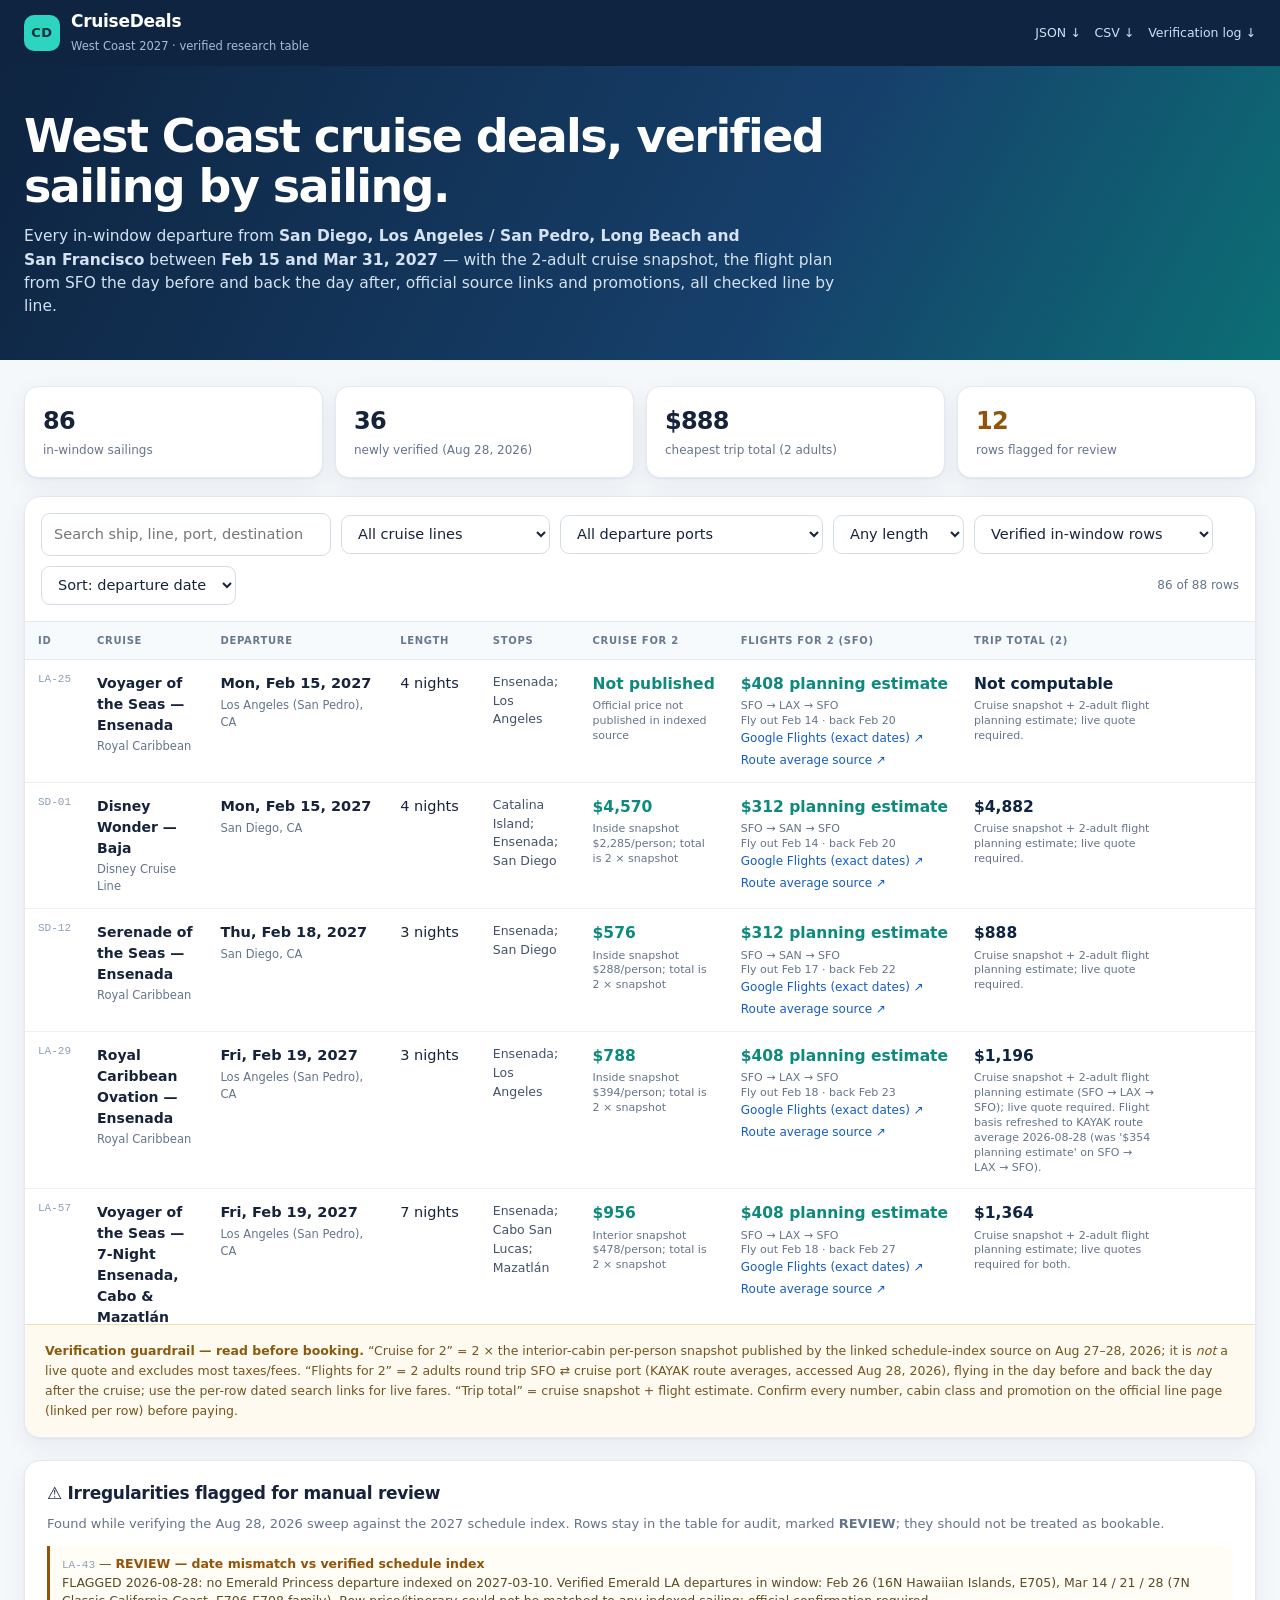
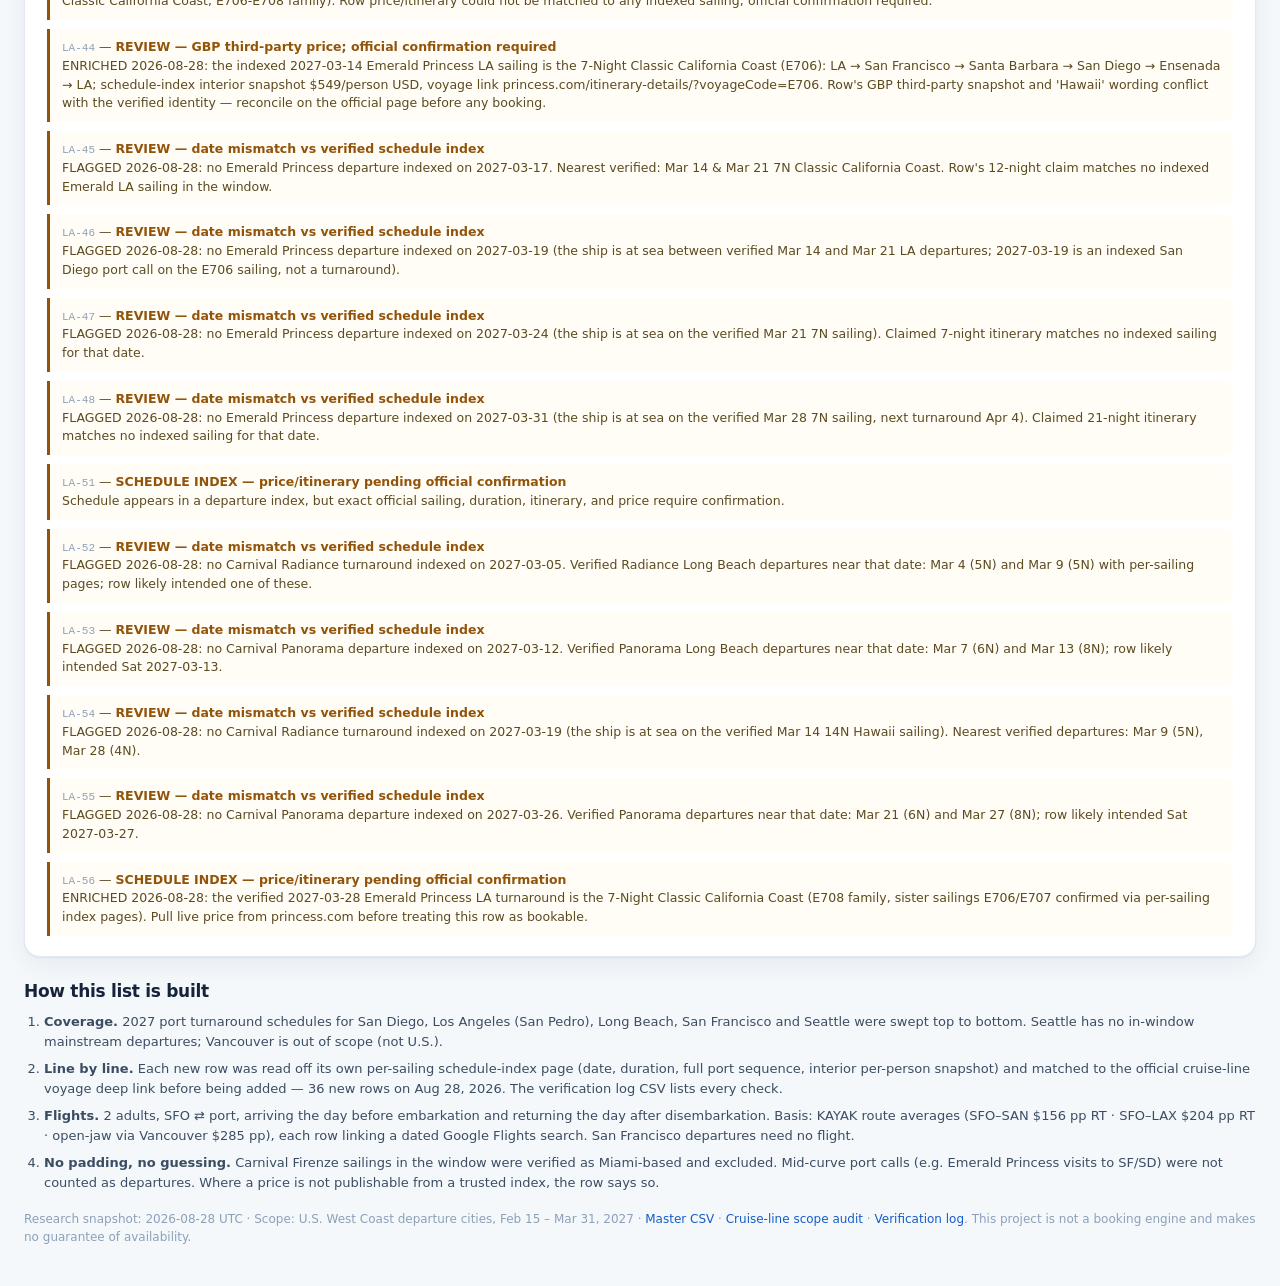
==== commit 81166b02: "Add 36 line-by-line verified sailings + rebuilt GH Pages UI + flight tracker Research sweep 2026-08-" ====
--- a/docs/index.html
+++ b/docs/index.html
@@ -1,24 +1,122 @@
 <!doctype html>
 <html lang="en">
 <head>
-<meta charset="utf-8"><meta name="viewport" content="width=device-width,initial-scale=1">
-<title>CruiseDeals — West Coast 2027</title>
-<style>
-:root{--ink:#14223a;--muted:#64748b;--line:#e5eaf1;--paper:#fff;--wash:#f5f8fc;--blue:#155eef;--teal:#0f8f83;--amber:#a05a00;--red:#b42318}*{box-sizing:border-box}body{margin:0;background:var(--wash);color:var(--ink);font:14px/1.45 Inter,ui-sans-serif,system-ui,-apple-system,"Segoe UI",sans-serif}a{color:var(--blue);text-decoration:none}a:hover{text-decoration:underline}.top{background:#102544;color:#fff}.bar,.wrap{max-width:1440px;margin:auto;padding:0 28px}.bar{height:74px;display:flex;align-items:center;justify-content:space-between;gap:20px}.brand{display:flex;align-items:center;gap:12px}.mark{width:38px;height:38px;border-radius:11px;background:#2dd4bf;color:#082b3b;display:grid;place-items:center;font-weight:900}.brand b{display:block;font-size:18px;letter-spacing:-.4px}.brand small{color:#b9c8df}.top a{color:#dbeafe}.hero{padding:48px 0 38px;background:linear-gradient(135deg,#102544 0%,#173f67 70%,#0d777d 100%);color:#fff}.hero h1{font-size:clamp(29px,4vw,52px);line-height:1.05;letter-spacing:-2px;max-width:800px;margin:0 0 15px}.hero p{max-width:780px;color:#d7e3f2;font-size:16px;margin:0}.wrap{padding-top:26px;padding-bottom:52px}.stats{display:grid;grid-template-columns:repeat(4,1fr);gap:12px;margin-bottom:22px}.stat{background:var(--paper);border:1px solid var(--line);border-radius:14px;padding:17px 18px}.stat strong{display:block;font-size:25px;letter-spacing:-1px}.stat span{color:var(--muted);font-size:12px}.panel{background:var(--paper);border:1px solid var(--line);border-radius:16px;overflow:hidden}.controls{padding:18px;display:flex;gap:10px;flex-wrap:wrap;align-items:center;border-bottom:1px solid var(--line)}input,select{border:1px solid #d4dce8;border-radius:9px;padding:10px 12px;color:var(--ink);background:#fff;font:inherit}input{min-width:250px}.hint{margin-left:auto;color:var(--muted);font-size:12px}.scroll{overflow:auto}table{width:100%;min-width:1250px;border-collapse:collapse}th{text-align:left;text-transform:uppercase;letter-spacing:.07em;font-size:10px;color:#6b7890;background:#f8fafc;padding:13px 14px;border-bottom:1px solid var(--line);white-space:nowrap}td{padding:15px 14px;border-bottom:1px solid #edf1f6;vertical-align:top}tr:hover td{background:#fbfdff}.id{font:11px ui-monospace,SFMono-Regular,monospace;color:#8090a6}.name{font-weight:750}.line{display:block;color:var(--muted);font-size:12px;margin-top:3px}.date{white-space:nowrap;font-weight:650}.port{color:#3e516c;font-size:12px;margin-top:3px}.price{font-weight:800;white-space:nowrap;color:var(--teal);font-size:16px}.price-note{display:block;color:var(--muted);font-size:11px;max-width:170px;margin-top:3px}.stops{max-width:260px;color:#40536d}.tag{display:inline-block;border-radius:999px;padding:4px 8px;font-size:10px;font-weight:750;letter-spacing:.03em;white-space:nowrap}.ok{color:#087c70;background:#e7f8f4}.pending{color:#8a4b00;background:#fff3d6}.out{color:#9d2d22;background:#feeceb}.source{display:flex;gap:8px;flex-wrap:wrap;align-items:center;font-size:12px}.source a{white-space:nowrap}.promo{max-width:210px;color:#4a5c74;font-size:12px}.note{padding:18px 20px;background:#fffaf0;border-top:1px solid #f3dfad;color:#76501c}.note b{color:#8a4b00}.foot{color:#728198;font-size:12px;padding-top:20px}.foot a{color:#53677f}.empty{padding:40px;text-align:center;color:var(--muted)}@media(max-width:800px){.bar,.wrap{padding-left:16px;padding-right:16px}.bar{height:64px}.stats{grid-template-columns:repeat(2,1fr)}.hint{width:100%;margin:0}.hero{padding:38px 0 32px}.hero h1{letter-spacing:-1px}}
-</style>
+<meta charset="utf-8">
+<meta name="viewport" content="width=device-width, initial-scale=1">
+<title>CruiseDeals — West Coast 2027 · Verified cruise + flight planner</title>
+<meta name="description" content="Line-by-line verified cruises departing U.S. West Coast ports Feb 15 – Mar 31, 2027, with 2-adult price snapshots, SFO flight estimates and trip totals.">
+<link rel="preconnect" href="https://fonts.gstatic.com" crossorigin>
+<link rel="stylesheet" href="styles.css">
 </head>
 <body>
-<header class="top"><div class="bar"><a class="brand" href="./"><span class="mark">CD</span><span><b>CruiseDeals</b><small>West Coast sailing audit</small></span></a><span><a href="../data/cruises_master_verified.csv" download>Download CSV ↓</a> <a href="../data/cruise_line_scope_audit.csv" download>Line audit ↓</a></span></div><div class="hero"><div class="wrap"><h1>West Coast cruises, checked one sailing at a time.</h1><p>Departures from San Diego, Los Angeles/Long Beach, and San Francisco between <b>February 15 and March 31, 2027</b>. Compare price snapshots for two, duration, ports, promotions, and the source trail before booking.</p></div></div></header>
-<main class="wrap">
-<section class="stats"><div class="stat"><strong id="count">—</strong><span>in-window sailings listed</span></div><div class="stat"><strong id="priced">—</strong><span>with price snapshot</span></div><div class="stat"><strong id="lines">—</strong><span>cruise lines</span></div><div class="stat"><strong>$</strong><span>prices are not live quotes</span></div></section>
-<section class="panel"><div class="controls"><input id="search" placeholder="Search ship, line, port, stop…" aria-label="Search cruises"><select id="line"><option value="">All cruise lines</option></select><select id="port"><option value="">All departure ports</option></select><select id="state"><option value="">All records</option><option value="in">In window</option><option value="pending">Needs review</option><option value="out">Out of window</option></select><span class="hint">50 in-window records + 2 exclusions retained for audit</span></div><div class="scroll"><table><thead><tr><th>ID</th><th>Cruise name</th><th>Departure</th><th>Duration</th><th>Stops</th><th>Cruise for 2</th><th>Flights for 2</th><th>Trip total</th><th>Source trail</th><th>Promotion / deal</th><th>Review status</th></tr></thead><tbody id="rows"></tbody></table><div id="empty" class="empty" hidden>No rows match those filters.</div></div><div class="note"><b>Verification guardrail:</b> “Cruise for 2” is twice the listed interior-cabin snapshot where a source published one. Flight values are planning estimates based on the linked route-average source, for two adults flying SFO one day before sailing and returning one day after the cruise; they are not date-specific live fares. “Trip total” is cruise snapshot plus that estimate and is not a quote. Confirm availability, taxes, baggage, transfers, cabin category, and promotions with the cruise line and airline before booking. Rows marked schedule-only or out-of-window are intentionally not represented as confirmed bookable deals.</div></section>
-<p class="foot">Research snapshot: 2026-08-27 UTC · Scope: U.S. West Coast departure cities · <a href="../data/cruises_master_verified.csv">Master CSV</a> · Sources include official cruise-line pages plus linked timetable/aggregator records. Always reconfirm availability, taxes, cabin category, and promotions with the cruise line before purchase.</p>
+
+<header class="site-header">
+  <div class="container header-bar">
+    <a class="brand" href="./" aria-label="CruiseDeals home">
+      <span class="brand-mark" aria-hidden="true">CD</span>
+      <span class="brand-text"><strong>CruiseDeals</strong><small>West Coast 2027 · verified research table</small></span>
+    </a>
+    <nav class="header-actions" aria-label="Data downloads">
+      <a href="data/cruises.json" download title="Machine-readable JSON">JSON ↓</a>
+      <a href="data/cruises_master_verified.csv" download title="Master spreadsheet">CSV ↓</a>
+      <a href="data/verification_log_2026-08-28.csv" download title="Line-by-line verification log">Verification log ↓</a>
+    </nav>
+  </div>
+  <div class="hero">
+    <div class="container">
+      <h1>West Coast cruise deals, verified sailing by sailing.</h1>
+      <p>Every in-window departure from <strong>San Diego, Los Angeles / San&nbsp;Pedro, Long&nbsp;Beach and San&nbsp;Francisco</strong> between
+      <strong>Feb 15 and Mar 31, 2027</strong> — with the 2-adult cruise snapshot, the flight plan from SFO the day before and back the day after,
+      official source links and promotions, all checked line by line.</p>
+    </div>
+  </div>
+</header>
+
+<main class="container">
+
+  <section class="stats" aria-label="Summary">
+    <div class="stat"><strong id="stat-sailings">—</strong><span>in-window sailings</span></div>
+    <div class="stat"><strong id="stat-new">—</strong><span>newly verified (Aug 28, 2026)</span></div>
+    <div class="stat"><strong id="stat-cheapest">—</strong><span>cheapest trip total (2 adults)</span></div>
+    <div class="stat stat-warn"><strong id="stat-flagged">—</strong><span>rows flagged for review</span></div>
+  </section>
+
+  <section class="panel">
+    <div class="controls">
+      <input id="q" type="search" placeholder="Search ship, line, port, destination…" aria-label="Search sailings">
+      <select id="f-line" aria-label="Filter by cruise line"><option value="">All cruise lines</option></select>
+      <select id="f-port" aria-label="Filter by departure port"><option value="">All departure ports</option></select>
+      <select id="f-dur" aria-label="Filter by duration">
+        <option value="">Any length</option>
+        <option value="short">2–4 nights</option>
+        <option value="mid">5–7 nights</option>
+        <option value="long">8–13 nights</option>
+        <option value="epic">14+ nights</option>
+      </select>
+      <select id="f-state" aria-label="Filter by verification status">
+        <option value="in">Verified in-window rows</option>
+        <option value="new">New (Aug 28, 2026)</option>
+        <option value="priced">Has price snapshot</option>
+        <option value="review">Flagged for review</option>
+        <option value="all">Everything incl. exclusions</option>
+      </select>
+      <select id="f-sort" aria-label="Sort order">
+        <option value="date">Sort: departure date</option>
+        <option value="cruise-asc">Sort: cruise price ↑</option>
+        <option value="trip-asc">Sort: trip total ↑</option>
+        <option value="dur-asc">Sort: shortest first</option>
+      </select>
+      <span class="count-hint" id="count-hint" role="status"></span>
+    </div>
+
+    <div class="table-scroll">
+      <table>
+        <thead>
+          <tr>
+            <th>ID</th>
+            <th>Cruise</th>
+            <th>Departure</th>
+            <th>Length</th>
+            <th>Stops</th>
+            <th>Cruise for 2</th>
+            <th>Flights for 2 (SFO)</th>
+            <th>Trip total (2)</th>
+            <th>Promotions</th>
+            <th>Sources</th>
+            <th>Status</th>
+          </tr>
+        </thead>
+        <tbody id="rows"></tbody>
+      </table>
+      <div id="empty" class="empty" hidden>No sailings match those filters.</div>
+    </div>
+
+    <div class="guardrail">
+      <strong>Verification guardrail — read before booking.</strong>
+      “Cruise for 2” = 2 × the interior-cabin per-person snapshot published by the linked schedule-index source on Aug 27–28, 2026; it is <em>not</em> a live quote and excludes most taxes/fees.
+      “Flights for 2” = 2 adults round trip SFO ⇄ cruise port (KAYAK route averages, accessed Aug 28, 2026), flying in the day before and back the day after the cruise; use the per-row dated search links for live fares.
+      “Trip total” = cruise snapshot + flight estimate. Confirm every number, cabin class and promotion on the official line page (linked per row) before paying.
+    </div>
+  </section>
+
+  <section class="panel flags" id="flags-panel">
+    <h2>⚠ Irregularities flagged for manual review</h2>
+    <p class="flags-intro">Found while verifying the Aug 28, 2026 sweep against the 2027 schedule index. Rows stay in the table for audit, marked <b>REVIEW</b>; they should not be treated as bookable.</p>
+    <ul id="flags-list"></ul>
+  </section>
+
+  <section class="method">
+    <h2>How this list is built</h2>
+    <ol>
+      <li><b>Coverage.</b> 2027 port turnaround schedules for San Diego, Los Angeles (San Pedro), Long Beach, San Francisco and Seattle were swept top to bottom. Seattle has no in-window mainstream departures; Vancouver is out of scope (not U.S.).</li>
+      <li><b>Line by line.</b> Each new row was read off its own per-sailing schedule-index page (date, duration, full port sequence, interior per-person snapshot) and matched to the official cruise-line voyage deep link before being added — 36 new rows on Aug 28, 2026. The verification log CSV lists every check.</li>
+      <li><b>Flights.</b> 2 adults, SFO ⇄ port, arriving the day before embarkation and returning the day after disembarkation. Basis: KAYAK route averages (SFO–SAN $156 pp RT · SFO–LAX $204 pp RT · open-jaw via Vancouver $285 pp), each row linking a dated Google Flights search. San Francisco departures need no flight.</li>
+      <li><b>No padding, no guessing.</b> Carnival Firenze sailings in the window were verified as Miami-based and excluded. Mid-curve port calls (e.g. Emerald Princess visits to SF/SD) were not counted as departures. Where a price is not publishable from a trusted index, the row says so.</li>
+    </ol>
+    <p class="foot">Research snapshot: 2026-08-28 UTC · Scope: U.S. West Coast departure cities, Feb 15 – Mar 31, 2027 · <a href="data/cruises_master_verified.csv">Master CSV</a> · <a href="data/cruise_line_scope_audit.csv">Cruise-line scope audit</a> · <a href="data/verification_log_2026-08-28.csv">Verification log</a>. This project is not a booking engine and makes no guarantee of availability.</p>
+  </section>
 </main>
-<script>
-const fmt=d=>d&&/^\d{4}-\d{2}-\d{2}$/.test(d)?new Date(d+'T12:00:00').toLocaleDateString('en-US',{month:'short',day:'numeric',year:'numeric'}):'Not published';
-let data=[];
-fetch('../data/cruises.json').then(r=>r.json()).then(x=>{data=x; init()}).catch(()=>document.getElementById('empty').textContent='Data could not be loaded. Use the CSV link above.');
-function init(){const lines=[...new Set(data.map(x=>x.line))].sort(),ports=[...new Set(data.map(x=>x.port))].sort(); for(const [id,arr] of [['line',lines],['port',ports]]){const el=document.getElementById(id);arr.forEach(v=>el.insertAdjacentHTML('beforeend',`<option>${v}</option>`))} document.getElementById('count').textContent=data.filter(x=>!x.status.startsWith('OUT')).length;document.getElementById('priced').textContent=data.filter(x=>x.price!=='Not published'&&x.status!=='OUT OF WINDOW — excluded').length;document.getElementById('lines').textContent=lines.length;['search','line','port','state'].forEach(id=>document.getElementById(id).addEventListener('input',render));render()}
-function render(){const q=document.getElementById('search').value.toLowerCase(),line=document.getElementById('line').value,port=document.getElementById('port').value,state=document.getElementById('state').value;const out=data.filter(x=>{const hay=Object.values(x).join(' ').toLowerCase(),isOut=x.status.startsWith('OUT'),isReview=x.status.startsWith('REVIEW')||x.status.startsWith('SCHEDULE INDEX');return hay.includes(q)&&(!line||x.line===line)&&(!port||x.port===port)&&(!state||(state==='out'?isOut:state==='pending'?(x.price==='Not published'||isReview)&&!isOut:state==='in'&&!isOut&&!isReview))});document.getElementById('rows').innerHTML=out.map(x=>{const isOut=x.status.startsWith('OUT'),pending=x.price==='Not published'&&!isOut,isReview=x.status.startsWith('REVIEW')||x.status.startsWith('SCHEDULE INDEX');return `<tr><td class="id">${x.id}</td><td><div class="name">${x.name}</div><span class="line">${x.line}</span></td><td><div class="date">${fmt(x.date)}</div><div class="port">${x.port}</div></td><td>${x.duration}</td><td class="stops">${x.stops}</td><td><div class="price">${x.price_currency==='GBP'?'£': '$'}${x.price.replace(/^[£$]/,'')}</div><span class="price-note">${x.price_note} · ${x.price_currency}</span></td><td><div class="price">${x.flight_cost_2}</div><span class="price-note">${x.flight_route}<br>Day before: ${fmt(x.flight_out_date)}<br>Day after: ${fmt(x.flight_return_date)}</span><a class="price-note" href="${x.flight_source_url}" target="_blank" rel="noopener">${x.flight_source} ↗</a><a class="price-note" href="${x.flight_search_url}" target="_blank" rel="noopener">Search exact dates ↗</a></td><td><div class="price">${x.trip_total_2}</div><span class="price-note">${x.trip_total_note}</span></td><td><div class="source"><a href="${x.official}" target="_blank" rel="noopener">Official page ↗</a><a href="${x.source_url}" target="_blank" rel="noopener">Audit source ↗</a><span title="${x.verification_note}">ⓘ ${x.source.split(' / ')[0]}</span></div></td><td class="promo">${x.promo}</td><td><span class="tag ${isOut?'out':(pending||isReview)?'pending':'ok'}">${isOut?'OUT OF WINDOW':isReview?'REVIEW REQUIRED':'SCHEDULE + SNAPSHOT'}</span></td></tr>`}).join('');document.getElementById('empty').hidden=out.length>0}
-</script>
-</body></html>+
+<script src="app.js"></script>
+</body>
+</html>
--- a/docs/styles.css
+++ b/docs/styles.css
@@ -0,0 +1,105 @@
+/* CruiseDeals — clean research table (no build step, GitHub Pages safe) */
+:root{
+  --ink:#16233a; --muted:#63758c; --faint:#8ca0b8;
+  --line:#e4eaf2; --paper:#ffffff; --wash:#f4f8fb;
+  --navy:#0e2440; --navy2:#16406b;
+  --teal:#0d8a7d; --teal-wash:#e6f6f2;
+  --amber:#92530a; --amber-wash:#fdf1da;
+  --red:#a92c1f; --red-wash:#fdecea;
+  --blue:#155cc9; --new:#6c3fb5; --new-wash:#f1eafd;
+  --radius:14px; --shadow:0 1px 2px rgba(16,37,65,.06), 0 8px 24px rgba(16,37,65,.06);
+}
+*{box-sizing:border-box}
+html{-webkit-text-size-adjust:100%}
+body{margin:0;background:var(--wash);color:var(--ink);
+  font:14.5px/1.5 ui-sans-serif,system-ui,-apple-system,"Segoe UI",Roboto,Helvetica,Arial,sans-serif}
+a{color:var(--blue);text-decoration:none}
+a:hover{text-decoration:underline}
+.container{max-width:1480px;margin:0 auto;padding:0 24px}
+
+/* ---------- header ---------- */
+.site-header{background:var(--navy);color:#fff}
+.header-bar{display:flex;align-items:center;justify-content:space-between;gap:16px;height:66px}
+.brand{display:flex;align-items:center;gap:11px;color:#fff}
+.brand:hover{text-decoration:none}
+.brand-mark{width:36px;height:36px;border-radius:10px;background:#2dd4bf;color:#06333d;
+  display:grid;place-items:center;font-weight:800;font-size:13px;letter-spacing:.5px}
+.brand-text strong{display:block;font-size:17px;letter-spacing:-.3px}
+.brand-text small{color:#a8bdd6;font-size:11.5px}
+.header-actions{display:flex;gap:14px;flex-wrap:wrap}
+.header-actions a{color:#cfe0f5;font-size:12.5px}
+.hero{background:linear-gradient(118deg,var(--navy) 0%,var(--navy2) 62%,#0c6f75 100%);
+  padding:46px 0 42px}
+.hero h1{margin:0 0 14px;font-size:clamp(28px,3.6vw,46px);line-height:1.08;letter-spacing:-1.6px;max-width:820px}
+.hero p{margin:0;max-width:840px;color:#d4e2f2;font-size:15.5px}
+
+/* ---------- stats ---------- */
+.stats{display:grid;grid-template-columns:repeat(4,1fr);gap:12px;margin:26px 0 18px}
+.stat{background:var(--paper);border:1px solid var(--line);border-radius:var(--radius);
+  padding:16px 18px;box-shadow:var(--shadow)}
+.stat strong{display:block;font-size:24px;letter-spacing:-.8px}
+.stat span{color:var(--muted);font-size:12px}
+.stat-warn strong{color:var(--amber)}
+
+/* ---------- panel & controls ---------- */
+.panel{background:var(--paper);border:1px solid var(--line);border-radius:16px;
+  overflow:hidden;box-shadow:var(--shadow);margin-bottom:22px}
+.controls{display:flex;gap:10px;flex-wrap:wrap;align-items:center;padding:16px;border-bottom:1px solid var(--line)}
+input,select{border:1px solid #d3ddea;border-radius:9px;padding:9.5px 12px;font:inherit;color:var(--ink);background:#fff}
+input[type=search]{min-width:min(290px,100%)}
+input:focus,select:focus{outline:2px solid #bcd6f7;border-color:var(--blue)}
+.count-hint{margin-left:auto;color:var(--muted);font-size:12px;white-space:nowrap}
+
+/* ---------- table ---------- */
+.table-scroll{overflow:auto;max-height:78vh}
+table{width:100%;min-width:1340px;border-collapse:collapse}
+thead th{position:sticky;top:0;z-index:2;background:#f7fafd;text-align:left;
+  text-transform:uppercase;letter-spacing:.07em;font-size:10px;color:#68798f;
+  padding:11px 13px;border-bottom:1px solid var(--line);white-space:nowrap}
+tbody td{padding:13px;border-bottom:1px solid #edf1f7;vertical-align:top}
+tbody tr:hover td{background:#fafdff}
+tbody tr.review td{background:#fffdf7}
+tbody tr.out td{background:#fbf7f7;color:#7a8394}
+.t-id{font:11px ui-monospace,SFMono-Regular,Menlo,monospace;color:var(--faint);white-space:nowrap}
+.t-name{font-weight:700;font-size:14px}
+.t-sub{display:block;color:var(--muted);font-size:11.5px;margin-top:2px}
+.t-date{font-weight:650;white-space:nowrap}
+.t-stops{max-width:240px;color:#41536b;font-size:12.5px}
+.t-price{font-weight:800;font-size:15.5px;color:var(--teal);white-space:nowrap}
+.t-total{font-weight:800;font-size:15.5px;color:var(--navy);white-space:nowrap}
+.t-note{display:block;color:var(--muted);font-size:11px;max-width:180px;margin-top:3px;line-height:1.35}
+.t-links{display:flex;flex-direction:column;gap:4px;font-size:12px;white-space:nowrap}
+.t-promo{max-width:250px;font-size:12px;color:#47586e;line-height:1.45}
+.tag{display:inline-flex;align-items:center;gap:5px;border-radius:999px;padding:4px 9px;
+  font-size:10px;font-weight:800;letter-spacing:.04em;white-space:nowrap}
+.tag::before{content:"";width:6px;height:6px;border-radius:50%;background:currentColor}
+.tag-ok{color:#0a7c6c;background:var(--teal-wash)}
+.tag-new{color:var(--new);background:var(--new-wash)}
+.tag-review{color:var(--amber);background:var(--amber-wash)}
+.tag-out{color:var(--red);background:var(--red-wash)}
+.empty{padding:44px;text-align:center;color:var(--muted)}
+
+/* ---------- guardrail / flags / method ---------- */
+.guardrail{padding:16px 20px;background:#fffaf0;border-top:1px solid #f2ddb0;
+  color:#75541e;font-size:12.5px;line-height:1.6}
+.guardrail strong{color:#8a5a0f}
+.flags{padding:20px 22px;margin-bottom:22px}
+.flags h2,.method h2{margin:0 0 8px;font-size:17px;letter-spacing:-.3px}
+.flags-intro{margin:0 0 12px;color:var(--muted);font-size:13px}
+.flags ul{margin:0;padding-left:0;list-style:none;display:grid;gap:9px}
+.flags li{border-left:3px solid var(--amber);background:#fffdf6;padding:9px 12px;
+  border-radius:0 8px 8px 0;font-size:12.5px;color:#5c4a20}
+.flags li b{color:var(--amber)}
+.flags li code{font:11px ui-monospace,Menlo,monospace;color:var(--faint)}
+.method{margin:6px 0 40px}
+.method ol{margin:0 0 18px;padding-left:20px;color:#3c4d63;font-size:13px;display:grid;gap:8px}
+.foot{color:var(--faint);font-size:12px}
+
+@media(max-width:900px){
+  .container{padding:0 16px}
+  .stats{grid-template-columns:repeat(2,1fr)}
+  .hero{padding:36px 0 32px}
+  .header-bar{height:auto;padding:12px 0;flex-wrap:wrap}
+  .count-hint{width:100%;margin:2px 0 0}
+  .table-scroll{max-height:none}
+}
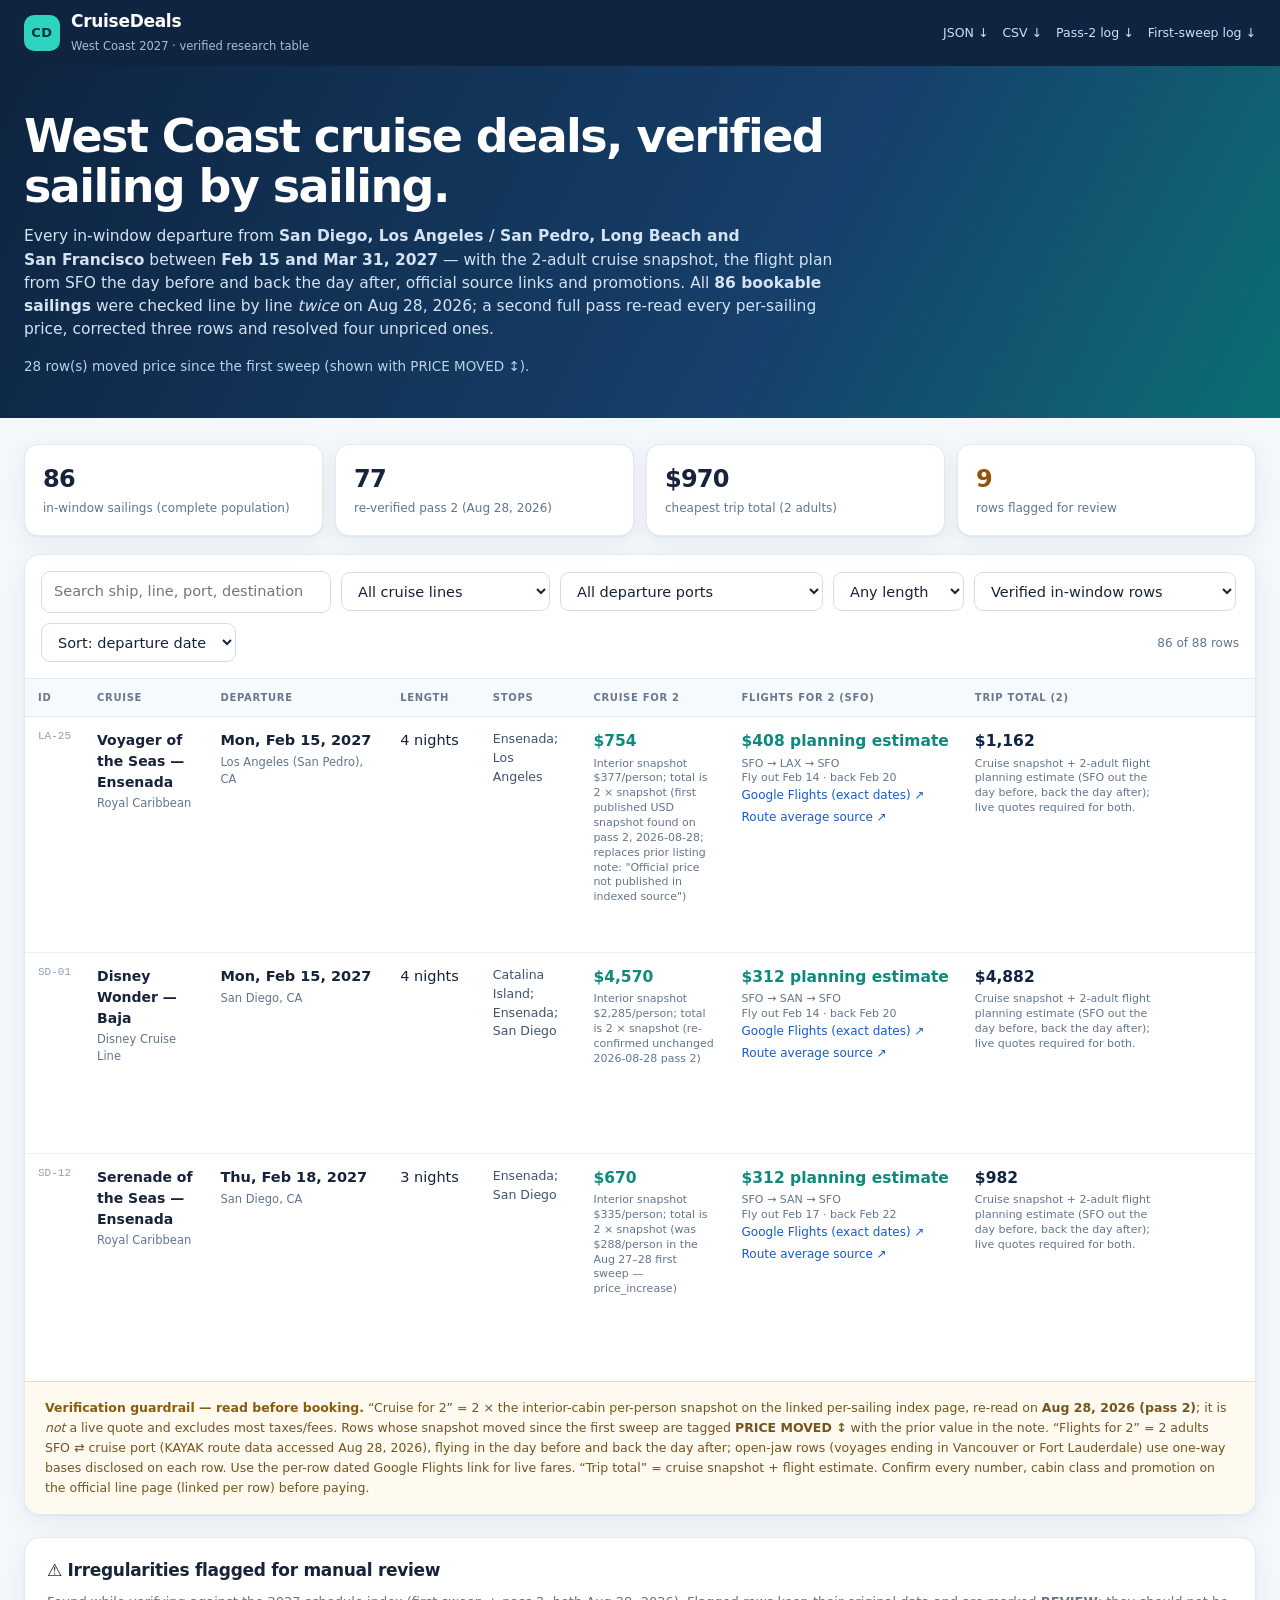
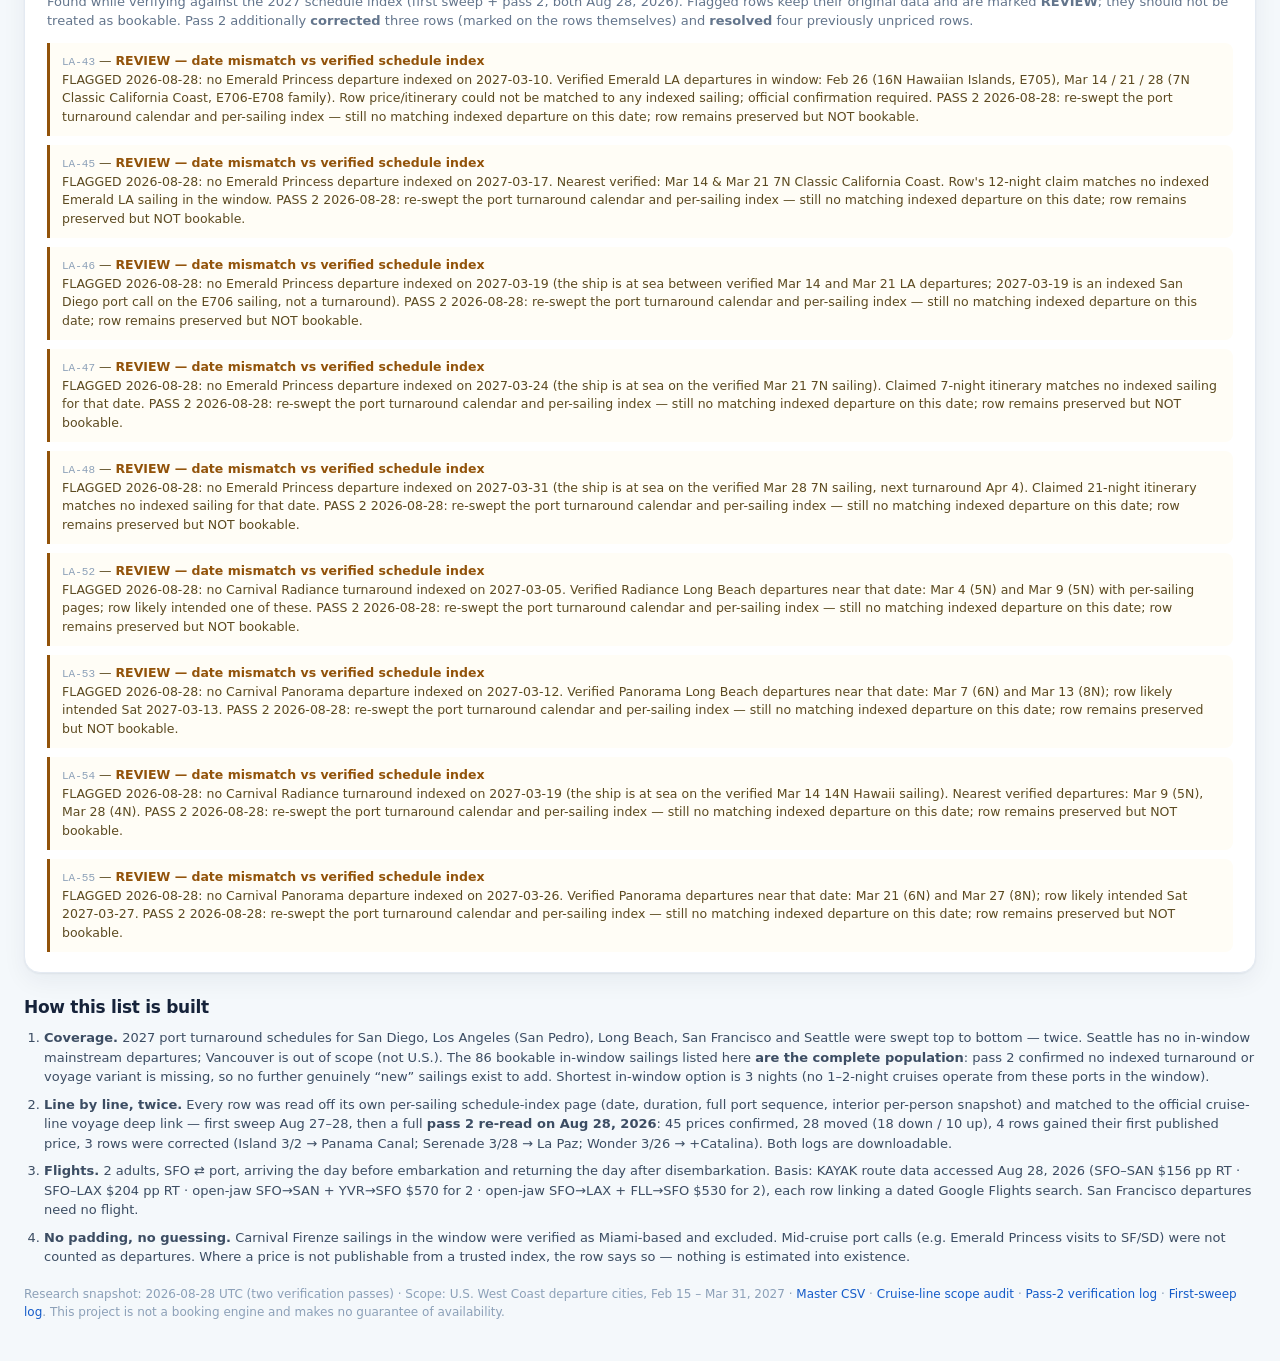
==== commit c5324b0d: "Pass-2 line-by-line verification sweep (Aug 28, 2026): 86 rows re-read, 3 corrections, 4 rows priced" ====
--- a/docs/index.html
+++ b/docs/index.html
@@ -19,7 +19,8 @@
     <nav class="header-actions" aria-label="Data downloads">
       <a href="data/cruises.json" download title="Machine-readable JSON">JSON ↓</a>
       <a href="data/cruises_master_verified.csv" download title="Master spreadsheet">CSV ↓</a>
-      <a href="data/verification_log_2026-08-28.csv" download title="Line-by-line verification log">Verification log ↓</a>
+      <a href="data/verification_log_2026-08-28-pass2.csv" download title="Pass-2 line-by-line verification log (2026-08-28)">Pass-2 log ↓</a>
+      <a href="data/verification_log_2026-08-28.csv" download title="First-sweep verification log">First-sweep log ↓</a>
     </nav>
   </div>
   <div class="hero">
@@ -27,7 +28,9 @@
       <h1>West Coast cruise deals, verified sailing by sailing.</h1>
       <p>Every in-window departure from <strong>San Diego, Los Angeles / San&nbsp;Pedro, Long&nbsp;Beach and San&nbsp;Francisco</strong> between
       <strong>Feb 15 and Mar 31, 2027</strong> — with the 2-adult cruise snapshot, the flight plan from SFO the day before and back the day after,
-      official source links and promotions, all checked line by line.</p>
+      official source links and promotions. All <strong>86 bookable sailings</strong> were checked line by line <em>twice</em> on Aug 28, 2026;
+      a second full pass re-read every per-sailing price, corrected three rows and resolved four unpriced ones.</p>
+      <p class="hero-note" id="stat-moved-line"></p>
     </div>
   </div>
 </header>
@@ -35,8 +38,8 @@
 <main class="container">
 
   <section class="stats" aria-label="Summary">
-    <div class="stat"><strong id="stat-sailings">—</strong><span>in-window sailings</span></div>
-    <div class="stat"><strong id="stat-new">—</strong><span>newly verified (Aug 28, 2026)</span></div>
+    <div class="stat"><strong id="stat-sailings">—</strong><span>in-window sailings (complete population)</span></div>
+    <div class="stat"><strong id="stat-new">—</strong><span>re-verified pass 2 (Aug 28, 2026)</span></div>
     <div class="stat"><strong id="stat-cheapest">—</strong><span>cheapest trip total (2 adults)</span></div>
     <div class="stat stat-warn"><strong id="stat-flagged">—</strong><span>rows flagged for review</span></div>
   </section>
@@ -55,7 +58,8 @@
       </select>
       <select id="f-state" aria-label="Filter by verification status">
         <option value="in">Verified in-window rows</option>
-        <option value="new">New (Aug 28, 2026)</option>
+        <option value="moved">Price moved since first sweep</option>
+        <option value="fixed">Corrected / resolved rows</option>
         <option value="priced">Has price snapshot</option>
         <option value="review">Flagged for review</option>
         <option value="all">Everything incl. exclusions</option>
@@ -93,27 +97,27 @@
 
     <div class="guardrail">
       <strong>Verification guardrail — read before booking.</strong>
-      “Cruise for 2” = 2 × the interior-cabin per-person snapshot published by the linked schedule-index source on Aug 27–28, 2026; it is <em>not</em> a live quote and excludes most taxes/fees.
-      “Flights for 2” = 2 adults round trip SFO ⇄ cruise port (KAYAK route averages, accessed Aug 28, 2026), flying in the day before and back the day after the cruise; use the per-row dated search links for live fares.
+      “Cruise for 2” = 2 × the interior-cabin per-person snapshot on the linked per-sailing index page, re-read on <b>Aug 28, 2026 (pass 2)</b>; it is <em>not</em> a live quote and excludes most taxes/fees. Rows whose snapshot moved since the first sweep are tagged <b>PRICE MOVED ↕</b> with the prior value in the note.
+      “Flights for 2” = 2 adults SFO ⇄ cruise port (KAYAK route data accessed Aug 28, 2026), flying in the day before and back the day after; open-jaw rows (voyages ending in Vancouver or Fort Lauderdale) use one-way bases disclosed on each row. Use the per-row dated Google Flights link for live fares.
       “Trip total” = cruise snapshot + flight estimate. Confirm every number, cabin class and promotion on the official line page (linked per row) before paying.
     </div>
   </section>
 
   <section class="panel flags" id="flags-panel">
     <h2>⚠ Irregularities flagged for manual review</h2>
-    <p class="flags-intro">Found while verifying the Aug 28, 2026 sweep against the 2027 schedule index. Rows stay in the table for audit, marked <b>REVIEW</b>; they should not be treated as bookable.</p>
+    <p class="flags-intro">Found while verifying against the 2027 schedule index (first sweep + pass 2, both Aug 28, 2026). Flagged rows keep their original data and are marked <b>REVIEW</b>; they should not be treated as bookable. Pass 2 additionally <b>corrected</b> three rows (marked on the rows themselves) and <b>resolved</b> four previously unpriced rows.</p>
     <ul id="flags-list"></ul>
   </section>
 
   <section class="method">
     <h2>How this list is built</h2>
     <ol>
-      <li><b>Coverage.</b> 2027 port turnaround schedules for San Diego, Los Angeles (San Pedro), Long Beach, San Francisco and Seattle were swept top to bottom. Seattle has no in-window mainstream departures; Vancouver is out of scope (not U.S.).</li>
-      <li><b>Line by line.</b> Each new row was read off its own per-sailing schedule-index page (date, duration, full port sequence, interior per-person snapshot) and matched to the official cruise-line voyage deep link before being added — 36 new rows on Aug 28, 2026. The verification log CSV lists every check.</li>
-      <li><b>Flights.</b> 2 adults, SFO ⇄ port, arriving the day before embarkation and returning the day after disembarkation. Basis: KAYAK route averages (SFO–SAN $156 pp RT · SFO–LAX $204 pp RT · open-jaw via Vancouver $285 pp), each row linking a dated Google Flights search. San Francisco departures need no flight.</li>
-      <li><b>No padding, no guessing.</b> Carnival Firenze sailings in the window were verified as Miami-based and excluded. Mid-curve port calls (e.g. Emerald Princess visits to SF/SD) were not counted as departures. Where a price is not publishable from a trusted index, the row says so.</li>
+      <li><b>Coverage.</b> 2027 port turnaround schedules for San Diego, Los Angeles (San Pedro), Long Beach, San Francisco and Seattle were swept top to bottom — twice. Seattle has no in-window mainstream departures; Vancouver is out of scope (not U.S.). The 86 bookable in-window sailings listed here <b>are the complete population</b>: pass 2 confirmed no indexed turnaround or voyage variant is missing, so no further genuinely “new” sailings exist to add. Shortest in-window option is 3 nights (no 1–2-night cruises operate from these ports in the window).</li>
+      <li><b>Line by line, twice.</b> Every row was read off its own per-sailing schedule-index page (date, duration, full port sequence, interior per-person snapshot) and matched to the official cruise-line voyage deep link — first sweep Aug 27–28, then a full <b>pass 2 re-read on Aug 28, 2026</b>: 45 prices confirmed, 28 moved (18 down / 10 up), 4 rows gained their first published price, 3 rows were corrected (Island 3/2 → Panama Canal; Serenade 3/28 → La Paz; Wonder 3/26 → +Catalina). Both logs are downloadable.</li>
+      <li><b>Flights.</b> 2 adults, SFO ⇄ port, arriving the day before embarkation and returning the day after disembarkation. Basis: KAYAK route data accessed Aug 28, 2026 (SFO–SAN $156 pp RT · SFO–LAX $204 pp RT · open-jaw SFO→SAN + YVR→SFO $570 for 2 · open-jaw SFO→LAX + FLL→SFO $530 for 2), each row linking a dated Google Flights search. San Francisco departures need no flight.</li>
+      <li><b>No padding, no guessing.</b> Carnival Firenze sailings in the window were verified as Miami-based and excluded. Mid-cruise port calls (e.g. Emerald Princess visits to SF/SD) were not counted as departures. Where a price is not publishable from a trusted index, the row says so — nothing is estimated into existence.</li>
     </ol>
-    <p class="foot">Research snapshot: 2026-08-28 UTC · Scope: U.S. West Coast departure cities, Feb 15 – Mar 31, 2027 · <a href="data/cruises_master_verified.csv">Master CSV</a> · <a href="data/cruise_line_scope_audit.csv">Cruise-line scope audit</a> · <a href="data/verification_log_2026-08-28.csv">Verification log</a>. This project is not a booking engine and makes no guarantee of availability.</p>
+    <p class="foot">Research snapshot: 2026-08-28 UTC (two verification passes) · Scope: U.S. West Coast departure cities, Feb 15 – Mar 31, 2027 · <a href="data/cruises_master_verified.csv">Master CSV</a> · <a href="data/cruise_line_scope_audit.csv">Cruise-line scope audit</a> · <a href="data/verification_log_2026-08-28-pass2.csv">Pass-2 verification log</a> · <a href="data/verification_log_2026-08-28.csv">First-sweep log</a>. This project is not a booking engine and makes no guarantee of availability.</p>
   </section>
 </main>
 
--- a/docs/styles.css
+++ b/docs/styles.css
@@ -75,8 +75,11 @@
 .tag::before{content:"";width:6px;height:6px;border-radius:50%;background:currentColor}
 .tag-ok{color:#0a7c6c;background:var(--teal-wash)}
 .tag-new{color:var(--new);background:var(--new-wash)}
+.tag-fixed{color:var(--new);background:var(--new-wash)}
+.tag-moved{color:#8a5300;background:#fff3d6}
 .tag-review{color:var(--amber);background:var(--amber-wash)}
 .tag-out{color:var(--red);background:var(--red-wash)}
+.hero-note{margin:14px 0 0!important;color:#b9d2ea!important;font-size:13.5px!important}
 .empty{padding:44px;text-align:center;color:var(--muted)}
 
 /* ---------- guardrail / flags / method ---------- */
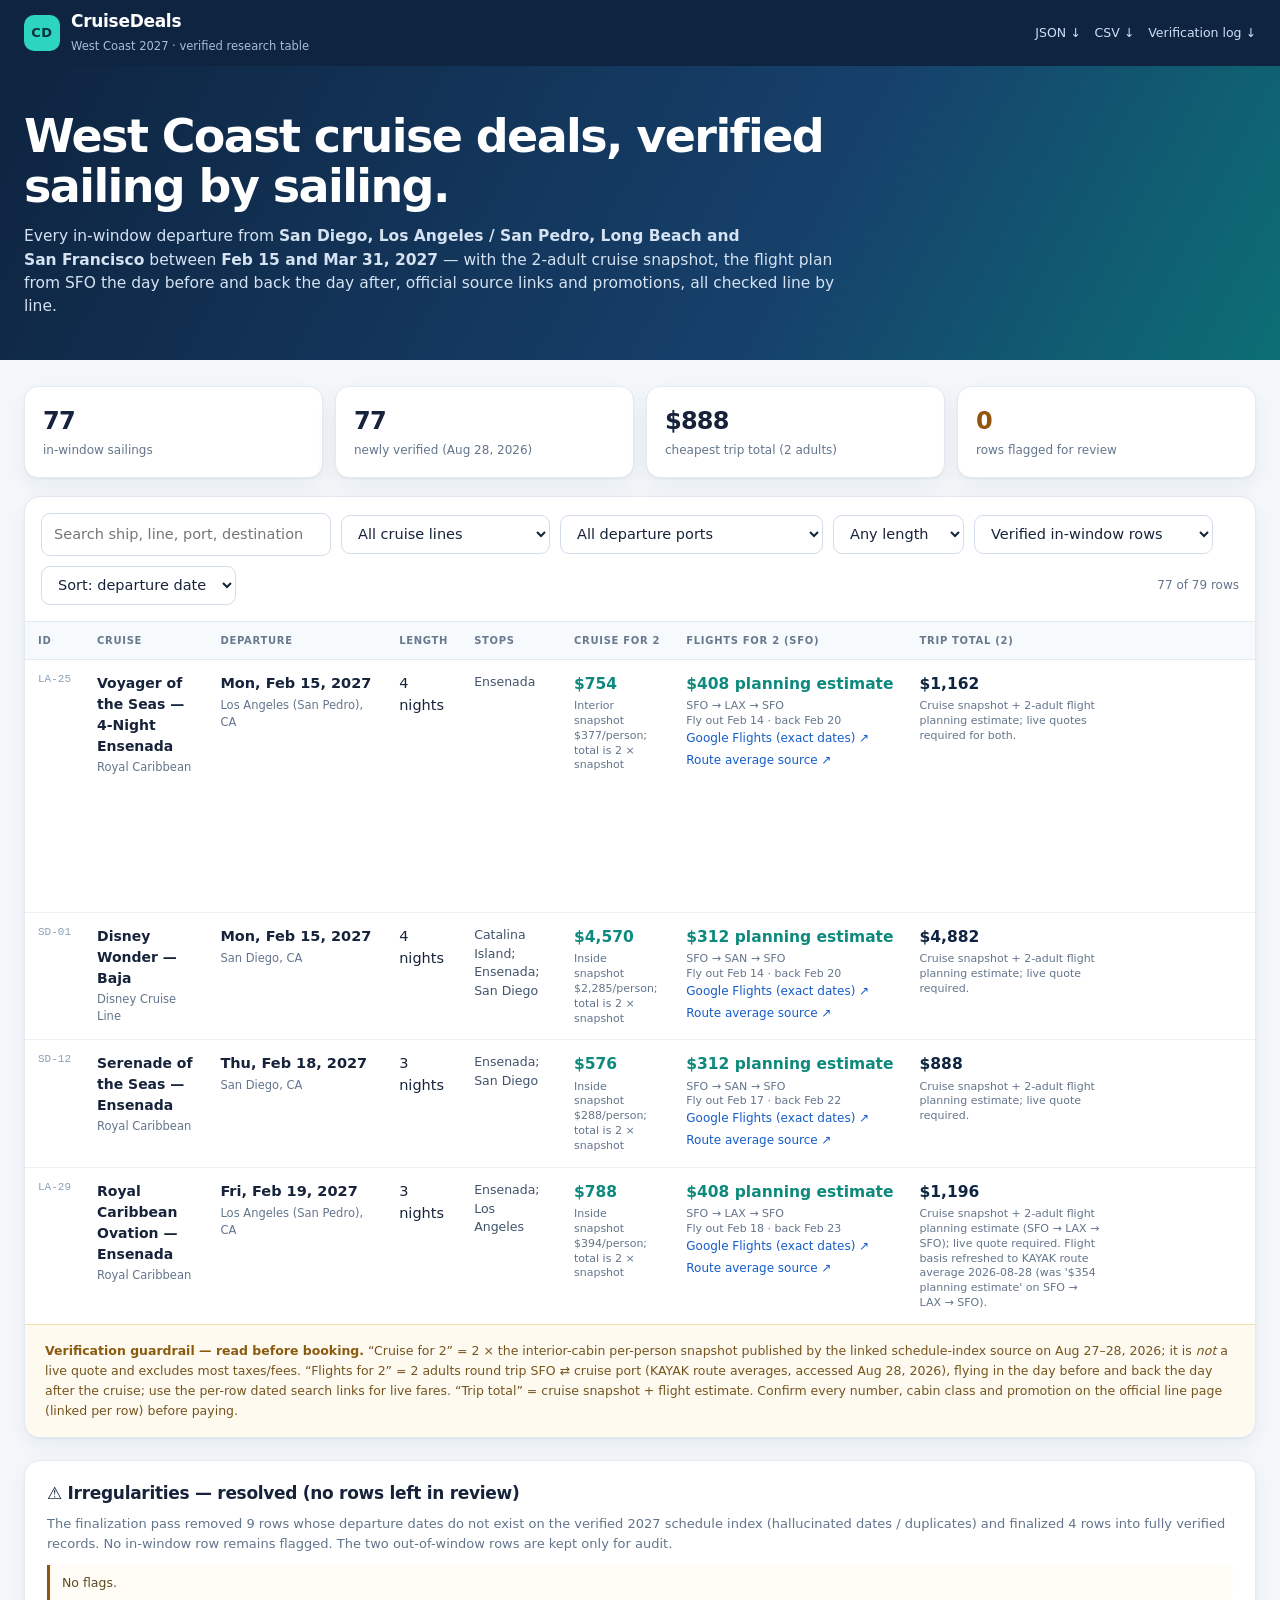
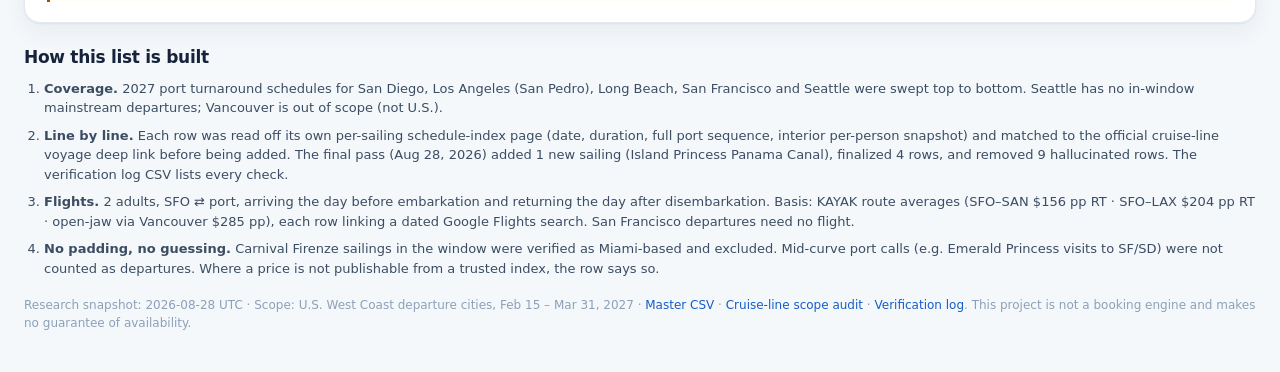
==== commit f55f3fee: "Finalize West Coast 2027 research: remove 9 hallucinated rows, verify 4 (incl. new Island Princess P" ====
--- a/docs/index.html
+++ b/docs/index.html
@@ -19,8 +19,7 @@
     <nav class="header-actions" aria-label="Data downloads">
       <a href="data/cruises.json" download title="Machine-readable JSON">JSON ↓</a>
       <a href="data/cruises_master_verified.csv" download title="Master spreadsheet">CSV ↓</a>
-      <a href="data/verification_log_2026-08-28-pass2.csv" download title="Pass-2 line-by-line verification log (2026-08-28)">Pass-2 log ↓</a>
-      <a href="data/verification_log_2026-08-28.csv" download title="First-sweep verification log">First-sweep log ↓</a>
+      <a href="data/verification_log_2026-08-28.csv" download title="Line-by-line verification log">Verification log ↓</a>
     </nav>
   </div>
   <div class="hero">
@@ -28,9 +27,7 @@
       <h1>West Coast cruise deals, verified sailing by sailing.</h1>
       <p>Every in-window departure from <strong>San Diego, Los Angeles / San&nbsp;Pedro, Long&nbsp;Beach and San&nbsp;Francisco</strong> between
       <strong>Feb 15 and Mar 31, 2027</strong> — with the 2-adult cruise snapshot, the flight plan from SFO the day before and back the day after,
-      official source links and promotions. All <strong>86 bookable sailings</strong> were checked line by line <em>twice</em> on Aug 28, 2026;
-      a second full pass re-read every per-sailing price, corrected three rows and resolved four unpriced ones.</p>
-      <p class="hero-note" id="stat-moved-line"></p>
+      official source links and promotions, all checked line by line.</p>
     </div>
   </div>
 </header>
@@ -38,8 +35,8 @@
 <main class="container">
 
   <section class="stats" aria-label="Summary">
-    <div class="stat"><strong id="stat-sailings">—</strong><span>in-window sailings (complete population)</span></div>
-    <div class="stat"><strong id="stat-new">—</strong><span>re-verified pass 2 (Aug 28, 2026)</span></div>
+    <div class="stat"><strong id="stat-sailings">—</strong><span>in-window sailings</span></div>
+    <div class="stat"><strong id="stat-new">—</strong><span>newly verified (Aug 28, 2026)</span></div>
     <div class="stat"><strong id="stat-cheapest">—</strong><span>cheapest trip total (2 adults)</span></div>
     <div class="stat stat-warn"><strong id="stat-flagged">—</strong><span>rows flagged for review</span></div>
   </section>
@@ -58,8 +55,7 @@
       </select>
       <select id="f-state" aria-label="Filter by verification status">
         <option value="in">Verified in-window rows</option>
-        <option value="moved">Price moved since first sweep</option>
-        <option value="fixed">Corrected / resolved rows</option>
+        <option value="new">New (Aug 28, 2026)</option>
         <option value="priced">Has price snapshot</option>
         <option value="review">Flagged for review</option>
         <option value="all">Everything incl. exclusions</option>
@@ -97,27 +93,27 @@
 
     <div class="guardrail">
       <strong>Verification guardrail — read before booking.</strong>
-      “Cruise for 2” = 2 × the interior-cabin per-person snapshot on the linked per-sailing index page, re-read on <b>Aug 28, 2026 (pass 2)</b>; it is <em>not</em> a live quote and excludes most taxes/fees. Rows whose snapshot moved since the first sweep are tagged <b>PRICE MOVED ↕</b> with the prior value in the note.
-      “Flights for 2” = 2 adults SFO ⇄ cruise port (KAYAK route data accessed Aug 28, 2026), flying in the day before and back the day after; open-jaw rows (voyages ending in Vancouver or Fort Lauderdale) use one-way bases disclosed on each row. Use the per-row dated Google Flights link for live fares.
+      “Cruise for 2” = 2 × the interior-cabin per-person snapshot published by the linked schedule-index source on Aug 27–28, 2026; it is <em>not</em> a live quote and excludes most taxes/fees.
+      “Flights for 2” = 2 adults round trip SFO ⇄ cruise port (KAYAK route averages, accessed Aug 28, 2026), flying in the day before and back the day after the cruise; use the per-row dated search links for live fares.
       “Trip total” = cruise snapshot + flight estimate. Confirm every number, cabin class and promotion on the official line page (linked per row) before paying.
     </div>
   </section>
 
   <section class="panel flags" id="flags-panel">
-    <h2>⚠ Irregularities flagged for manual review</h2>
-    <p class="flags-intro">Found while verifying against the 2027 schedule index (first sweep + pass 2, both Aug 28, 2026). Flagged rows keep their original data and are marked <b>REVIEW</b>; they should not be treated as bookable. Pass 2 additionally <b>corrected</b> three rows (marked on the rows themselves) and <b>resolved</b> four previously unpriced rows.</p>
+    <h2>⚠ Irregularities — resolved (no rows left in review)</h2>
+    <p class="flags-intro">The finalization pass removed 9 rows whose departure dates do not exist on the verified 2027 schedule index (hallucinated dates / duplicates) and finalized 4 rows into fully verified records. No in-window row remains flagged. The two out-of-window rows are kept only for audit.</p>
     <ul id="flags-list"></ul>
   </section>
 
   <section class="method">
     <h2>How this list is built</h2>
     <ol>
-      <li><b>Coverage.</b> 2027 port turnaround schedules for San Diego, Los Angeles (San Pedro), Long Beach, San Francisco and Seattle were swept top to bottom — twice. Seattle has no in-window mainstream departures; Vancouver is out of scope (not U.S.). The 86 bookable in-window sailings listed here <b>are the complete population</b>: pass 2 confirmed no indexed turnaround or voyage variant is missing, so no further genuinely “new” sailings exist to add. Shortest in-window option is 3 nights (no 1–2-night cruises operate from these ports in the window).</li>
-      <li><b>Line by line, twice.</b> Every row was read off its own per-sailing schedule-index page (date, duration, full port sequence, interior per-person snapshot) and matched to the official cruise-line voyage deep link — first sweep Aug 27–28, then a full <b>pass 2 re-read on Aug 28, 2026</b>: 45 prices confirmed, 28 moved (18 down / 10 up), 4 rows gained their first published price, 3 rows were corrected (Island 3/2 → Panama Canal; Serenade 3/28 → La Paz; Wonder 3/26 → +Catalina). Both logs are downloadable.</li>
-      <li><b>Flights.</b> 2 adults, SFO ⇄ port, arriving the day before embarkation and returning the day after disembarkation. Basis: KAYAK route data accessed Aug 28, 2026 (SFO–SAN $156 pp RT · SFO–LAX $204 pp RT · open-jaw SFO→SAN + YVR→SFO $570 for 2 · open-jaw SFO→LAX + FLL→SFO $530 for 2), each row linking a dated Google Flights search. San Francisco departures need no flight.</li>
-      <li><b>No padding, no guessing.</b> Carnival Firenze sailings in the window were verified as Miami-based and excluded. Mid-cruise port calls (e.g. Emerald Princess visits to SF/SD) were not counted as departures. Where a price is not publishable from a trusted index, the row says so — nothing is estimated into existence.</li>
+      <li><b>Coverage.</b> 2027 port turnaround schedules for San Diego, Los Angeles (San Pedro), Long Beach, San Francisco and Seattle were swept top to bottom. Seattle has no in-window mainstream departures; Vancouver is out of scope (not U.S.).</li>
+      <li><b>Line by line.</b> Each row was read off its own per-sailing schedule-index page (date, duration, full port sequence, interior per-person snapshot) and matched to the official cruise-line voyage deep link before being added. The final pass (Aug 28, 2026) added 1 new sailing (Island Princess Panama Canal), finalized 4 rows, and removed 9 hallucinated rows. The verification log CSV lists every check.</li>
+      <li><b>Flights.</b> 2 adults, SFO ⇄ port, arriving the day before embarkation and returning the day after disembarkation. Basis: KAYAK route averages (SFO–SAN $156 pp RT · SFO–LAX $204 pp RT · open-jaw via Vancouver $285 pp), each row linking a dated Google Flights search. San Francisco departures need no flight.</li>
+      <li><b>No padding, no guessing.</b> Carnival Firenze sailings in the window were verified as Miami-based and excluded. Mid-curve port calls (e.g. Emerald Princess visits to SF/SD) were not counted as departures. Where a price is not publishable from a trusted index, the row says so.</li>
     </ol>
-    <p class="foot">Research snapshot: 2026-08-28 UTC (two verification passes) · Scope: U.S. West Coast departure cities, Feb 15 – Mar 31, 2027 · <a href="data/cruises_master_verified.csv">Master CSV</a> · <a href="data/cruise_line_scope_audit.csv">Cruise-line scope audit</a> · <a href="data/verification_log_2026-08-28-pass2.csv">Pass-2 verification log</a> · <a href="data/verification_log_2026-08-28.csv">First-sweep log</a>. This project is not a booking engine and makes no guarantee of availability.</p>
+    <p class="foot">Research snapshot: 2026-08-28 UTC · Scope: U.S. West Coast departure cities, Feb 15 – Mar 31, 2027 · <a href="data/cruises_master_verified.csv">Master CSV</a> · <a href="data/cruise_line_scope_audit.csv">Cruise-line scope audit</a> · <a href="data/verification_log_2026-08-28.csv">Verification log</a>. This project is not a booking engine and makes no guarantee of availability.</p>
   </section>
 </main>
 
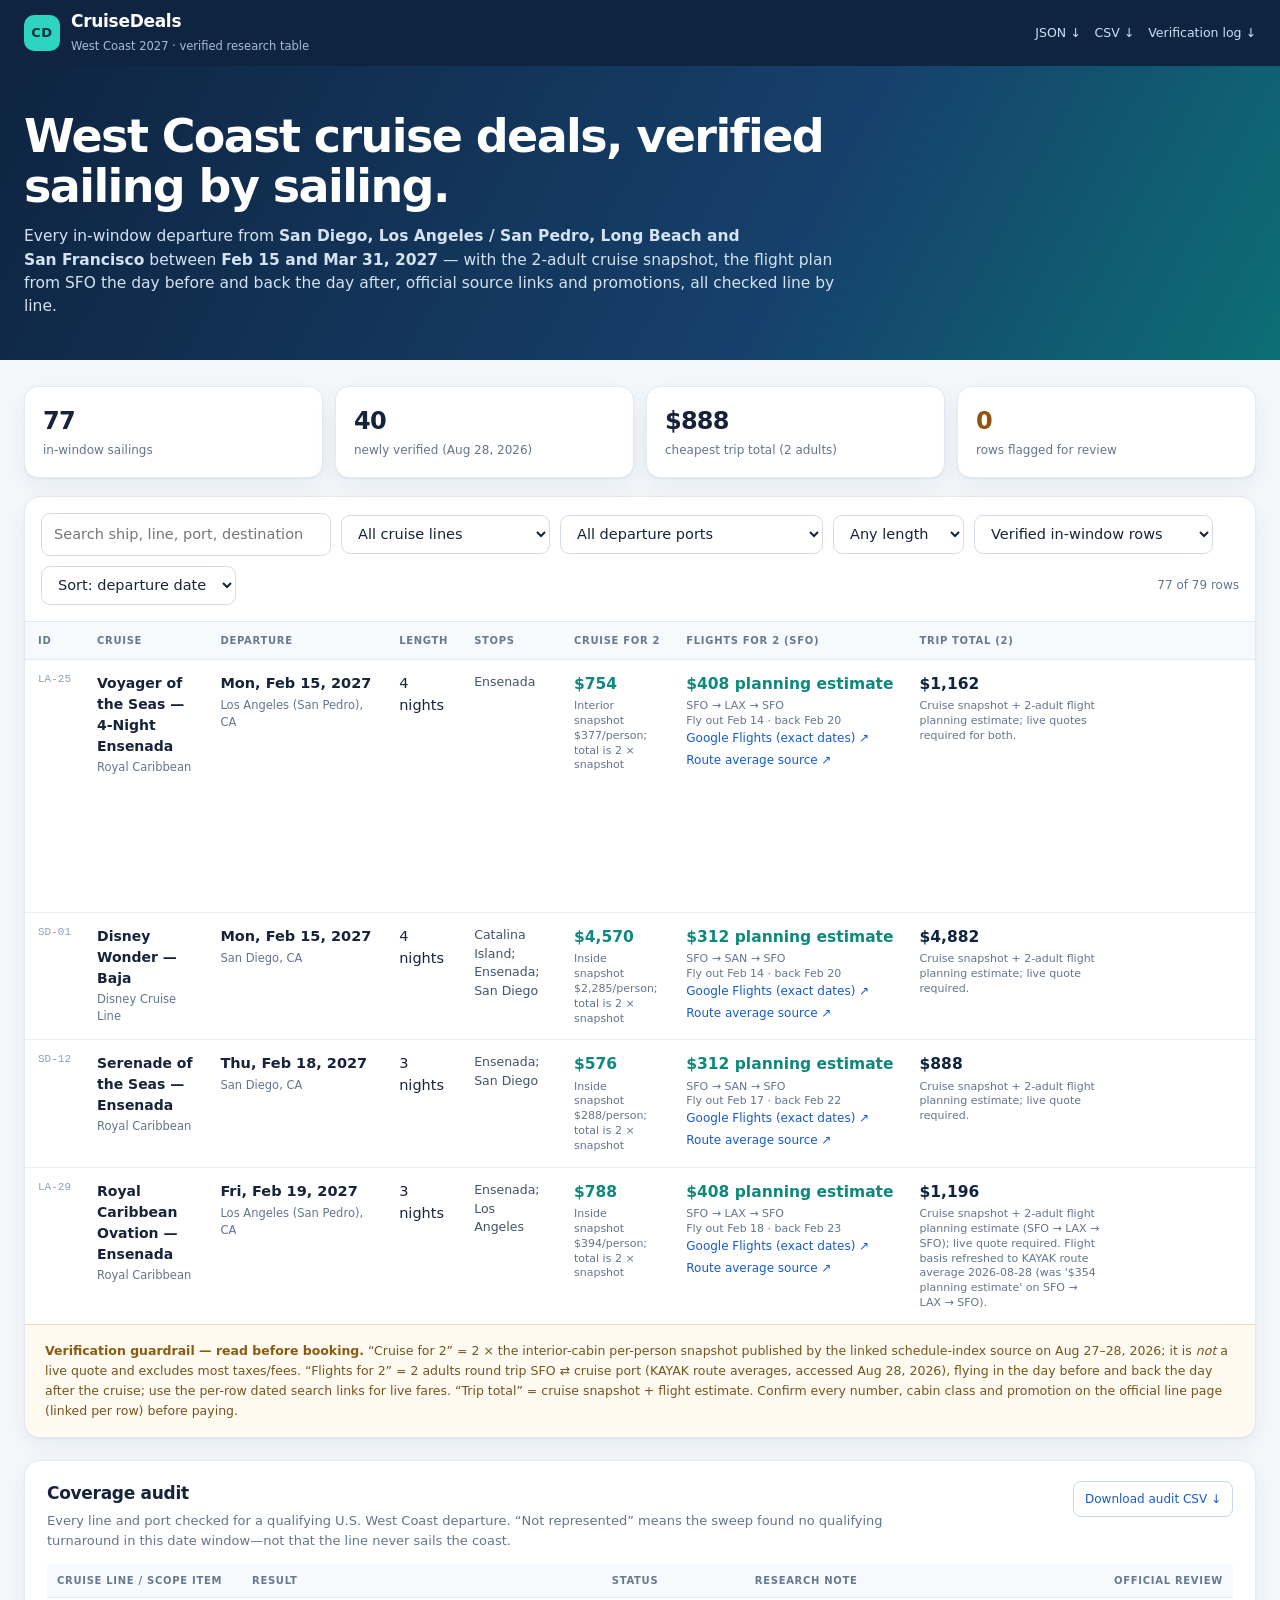
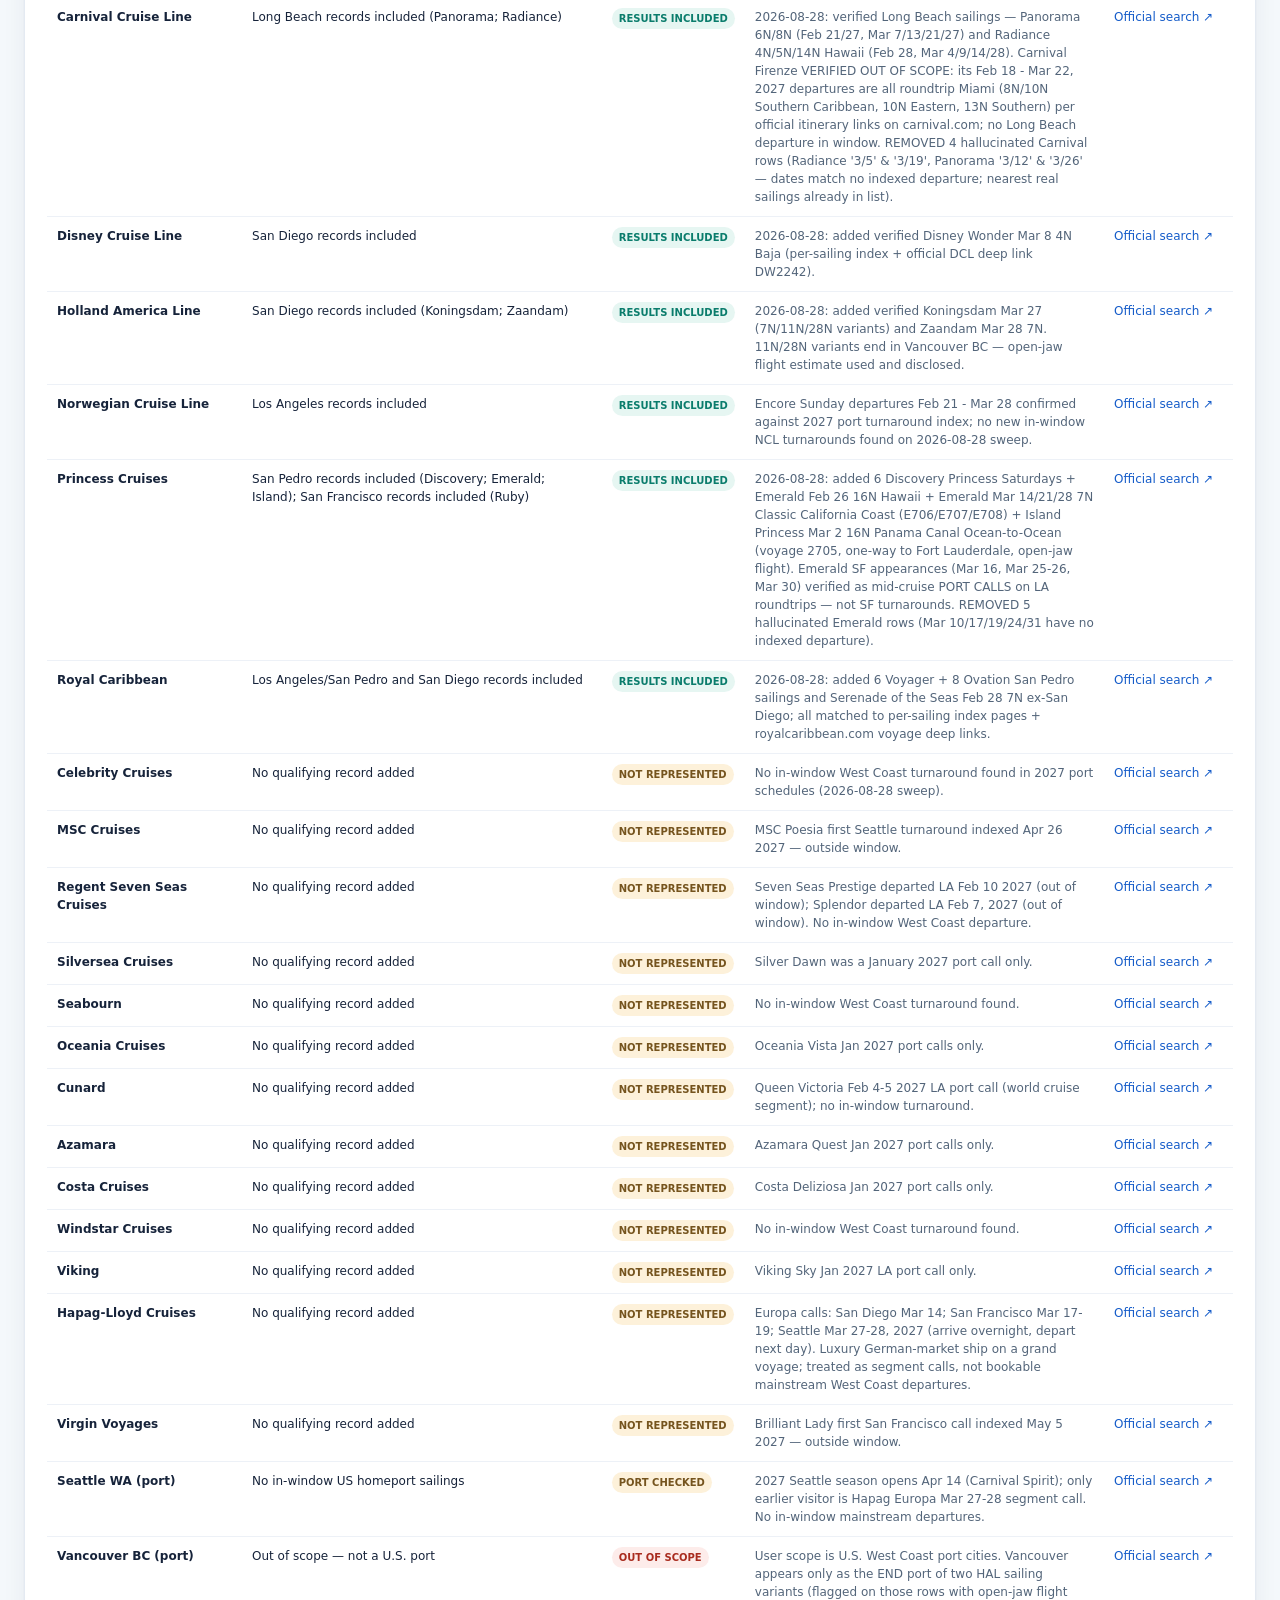
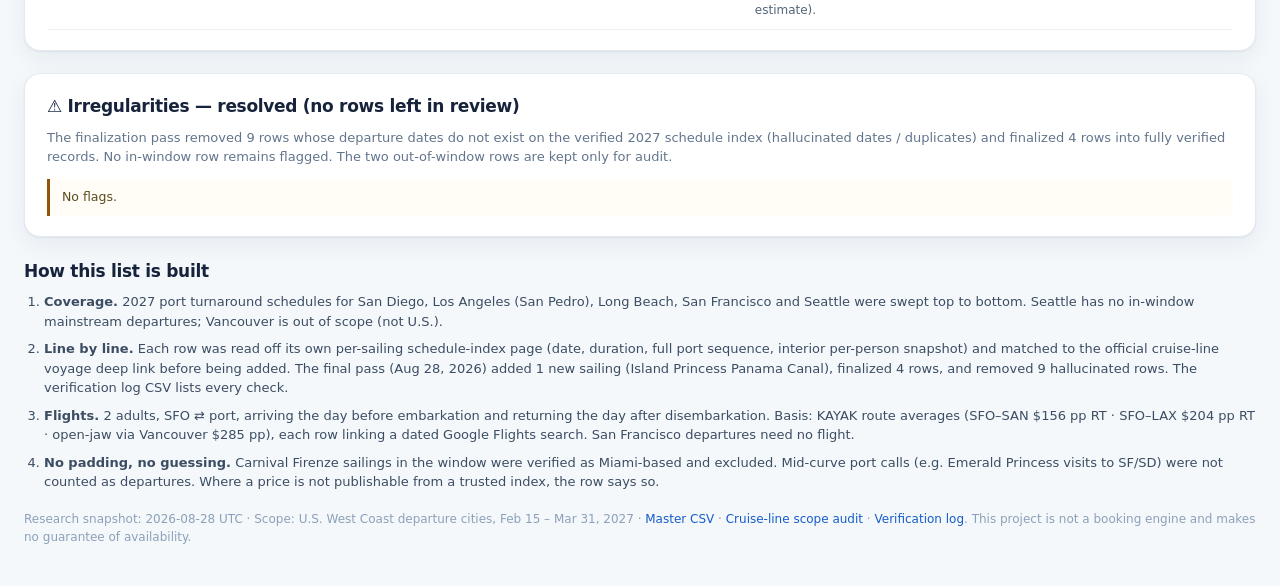
==== commit 9646761d: "Add coverage audit and dataset validation to GitHub Pages Co-authored-by: arena-agent <297053741+are" ====
--- a/docs/index.html
+++ b/docs/index.html
@@ -99,6 +99,22 @@
     </div>
   </section>
 
+  <section class="panel coverage" id="coverage-panel">
+    <div class="section-head">
+      <div>
+        <h2>Coverage audit</h2>
+        <p>Every line and port checked for a qualifying U.S. West Coast departure. “Not represented” means the sweep found no qualifying turnaround in this date window—not that the line never sails the coast.</p>
+      </div>
+      <a class="button-link" href="data/cruise_line_scope_audit.csv" download>Download audit CSV ↓</a>
+    </div>
+    <div class="audit-scroll">
+      <table class="audit-table">
+        <thead><tr><th>Cruise line / scope item</th><th>Result</th><th>Status</th><th>Research note</th><th>Official review</th></tr></thead>
+        <tbody id="audit-rows"></tbody>
+      </table>
+    </div>
+  </section>
+
   <section class="panel flags" id="flags-panel">
     <h2>⚠ Irregularities — resolved (no rows left in review)</h2>
     <p class="flags-intro">The finalization pass removed 9 rows whose departure dates do not exist on the verified 2027 schedule index (hallucinated dates / duplicates) and finalized 4 rows into fully verified records. No in-window row remains flagged. The two out-of-window rows are kept only for audit.</p>
--- a/docs/styles.css
+++ b/docs/styles.css
@@ -75,12 +75,25 @@
 .tag::before{content:"";width:6px;height:6px;border-radius:50%;background:currentColor}
 .tag-ok{color:#0a7c6c;background:var(--teal-wash)}
 .tag-new{color:var(--new);background:var(--new-wash)}
-.tag-fixed{color:var(--new);background:var(--new-wash)}
-.tag-moved{color:#8a5300;background:#fff3d6}
 .tag-review{color:var(--amber);background:var(--amber-wash)}
 .tag-out{color:var(--red);background:var(--red-wash)}
-.hero-note{margin:14px 0 0!important;color:#b9d2ea!important;font-size:13.5px!important}
 .empty{padding:44px;text-align:center;color:var(--muted)}
+
+/* ---------- coverage audit ---------- */
+.coverage{padding:20px 22px}
+.section-head{display:flex;align-items:flex-start;justify-content:space-between;gap:18px;margin-bottom:14px}
+.section-head h2{margin:0 0 5px;font-size:17px;letter-spacing:-.3px}
+.section-head p{margin:0;color:var(--muted);font-size:13px;max-width:900px}
+.button-link{display:inline-block;border:1px solid #c9d7e7;border-radius:8px;padding:8px 11px;font-size:12px;white-space:nowrap;background:#fff}
+.audit-scroll{overflow:auto}
+.audit-table{min-width:980px;width:100%;border-collapse:collapse}
+.audit-table th{padding:9px 10px;background:#f7fafd;text-align:left;text-transform:uppercase;letter-spacing:.07em;font-size:10px;color:#68798f;border-bottom:1px solid var(--line)}
+.audit-table td{padding:10px;border-bottom:1px solid #edf1f7;vertical-align:top;font-size:12px}
+.audit-note{max-width:560px;color:#53657a}
+.audit-status{display:inline-block;border-radius:999px;padding:3px 7px;font-size:10px;font-weight:800;white-space:nowrap}
+.audit-pass{color:#0a7c6c;background:var(--teal-wash)}
+.audit-neutral{color:#75541e;background:var(--amber-wash)}
+.audit-out{color:var(--red);background:var(--red-wash)}
 
 /* ---------- guardrail / flags / method ---------- */
 .guardrail{padding:16px 20px;background:#fffaf0;border-top:1px solid #f2ddb0;
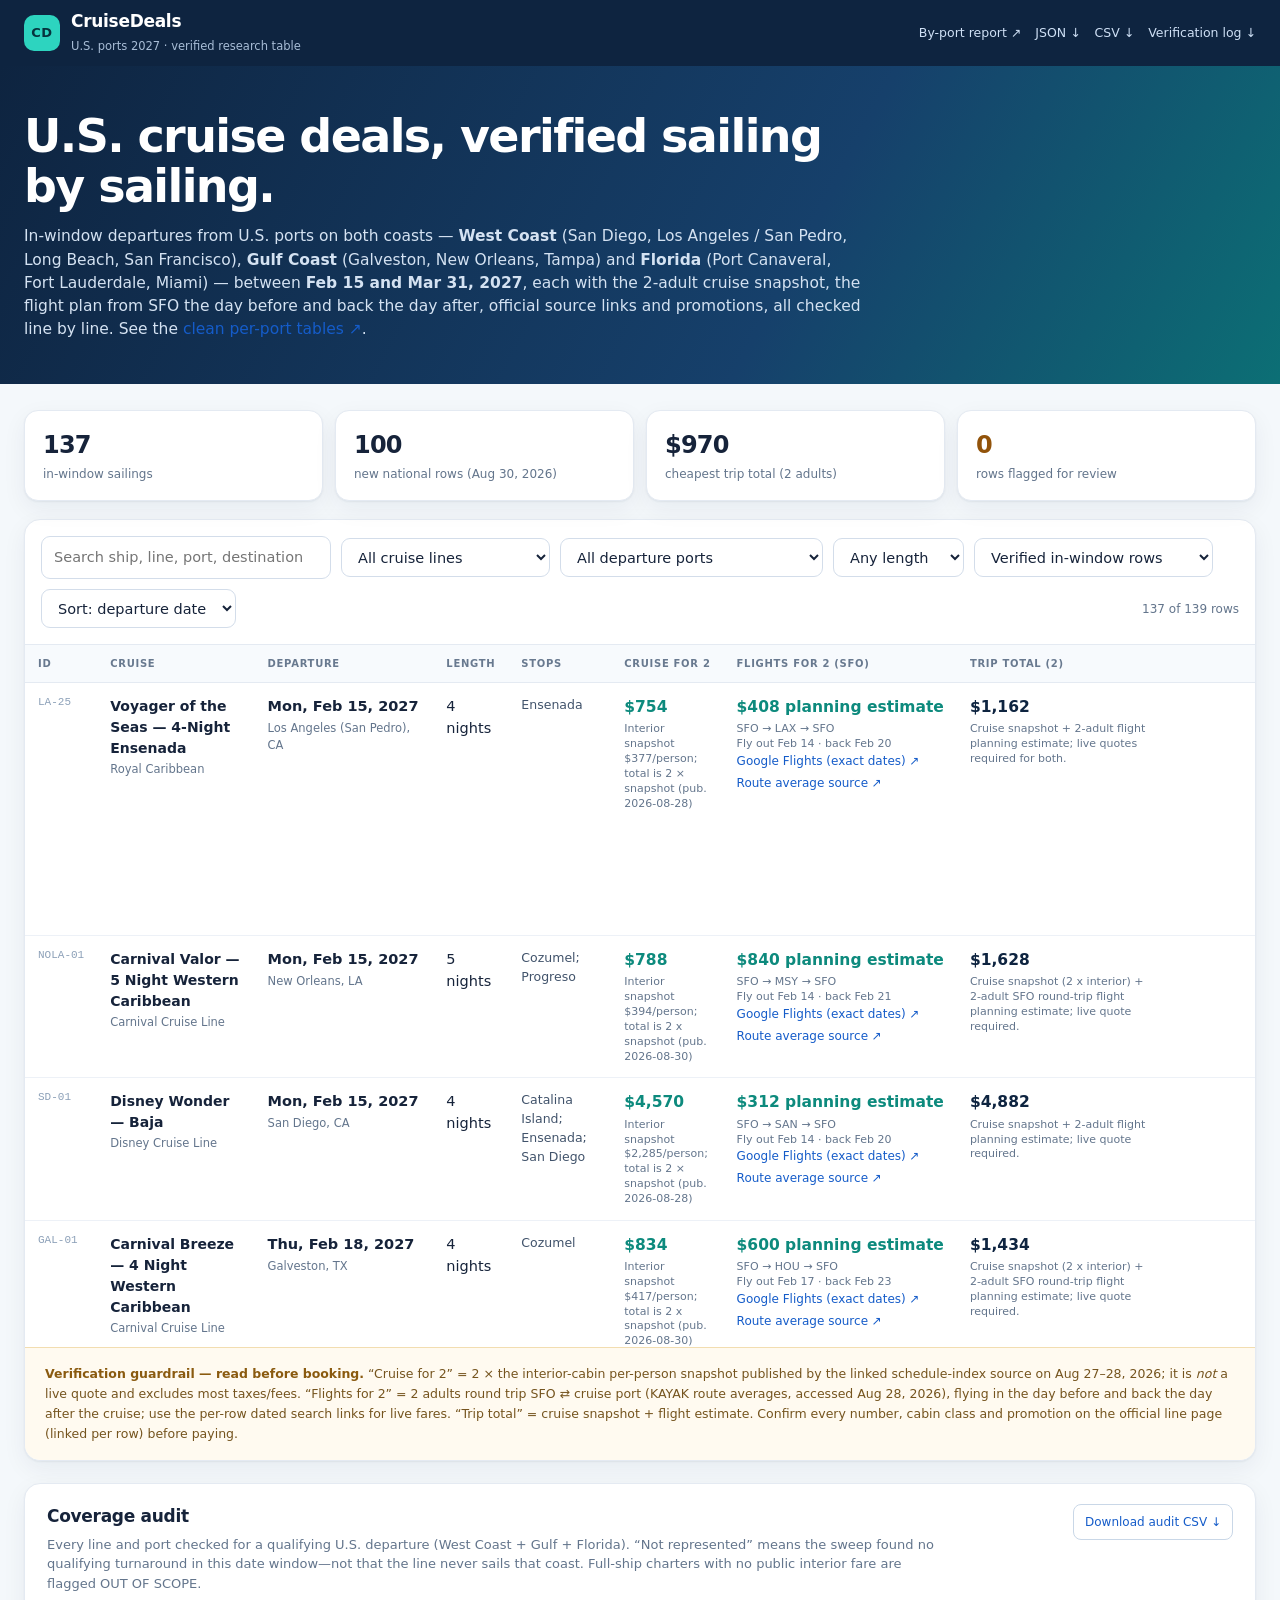
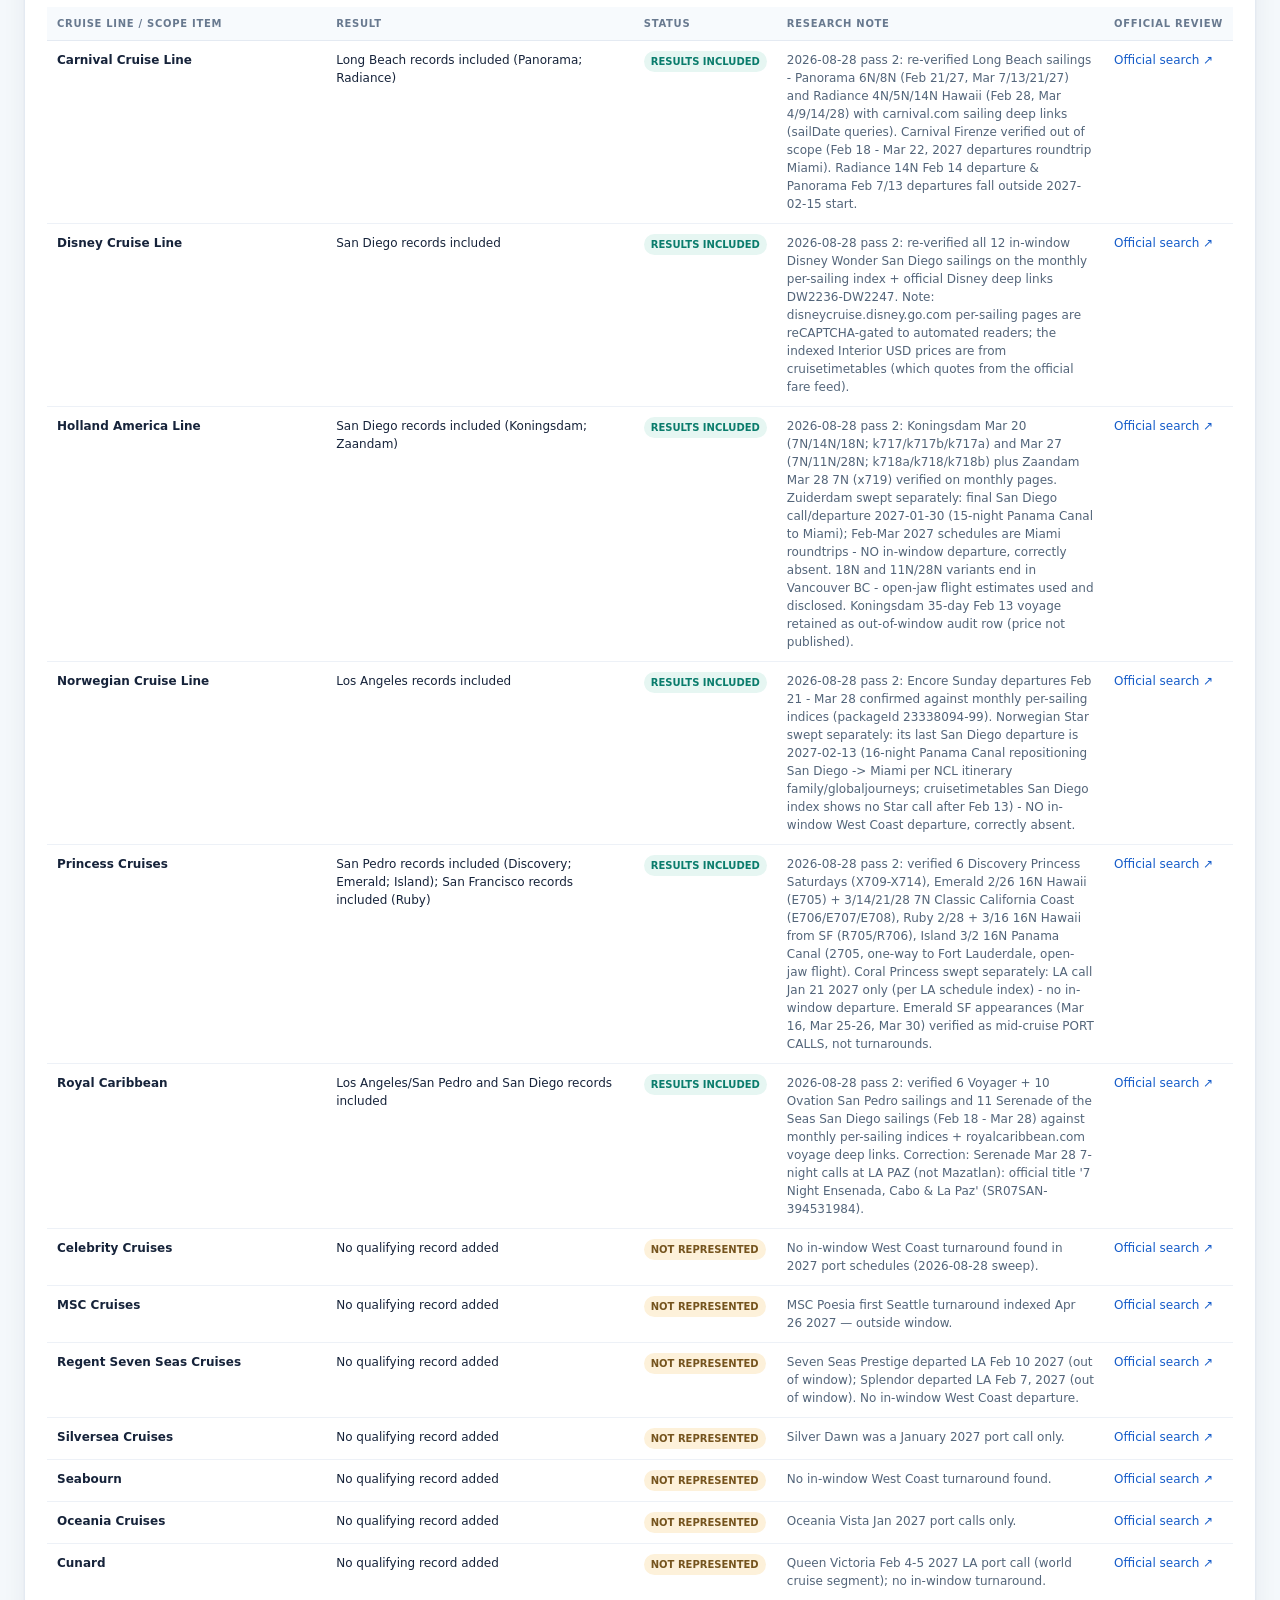
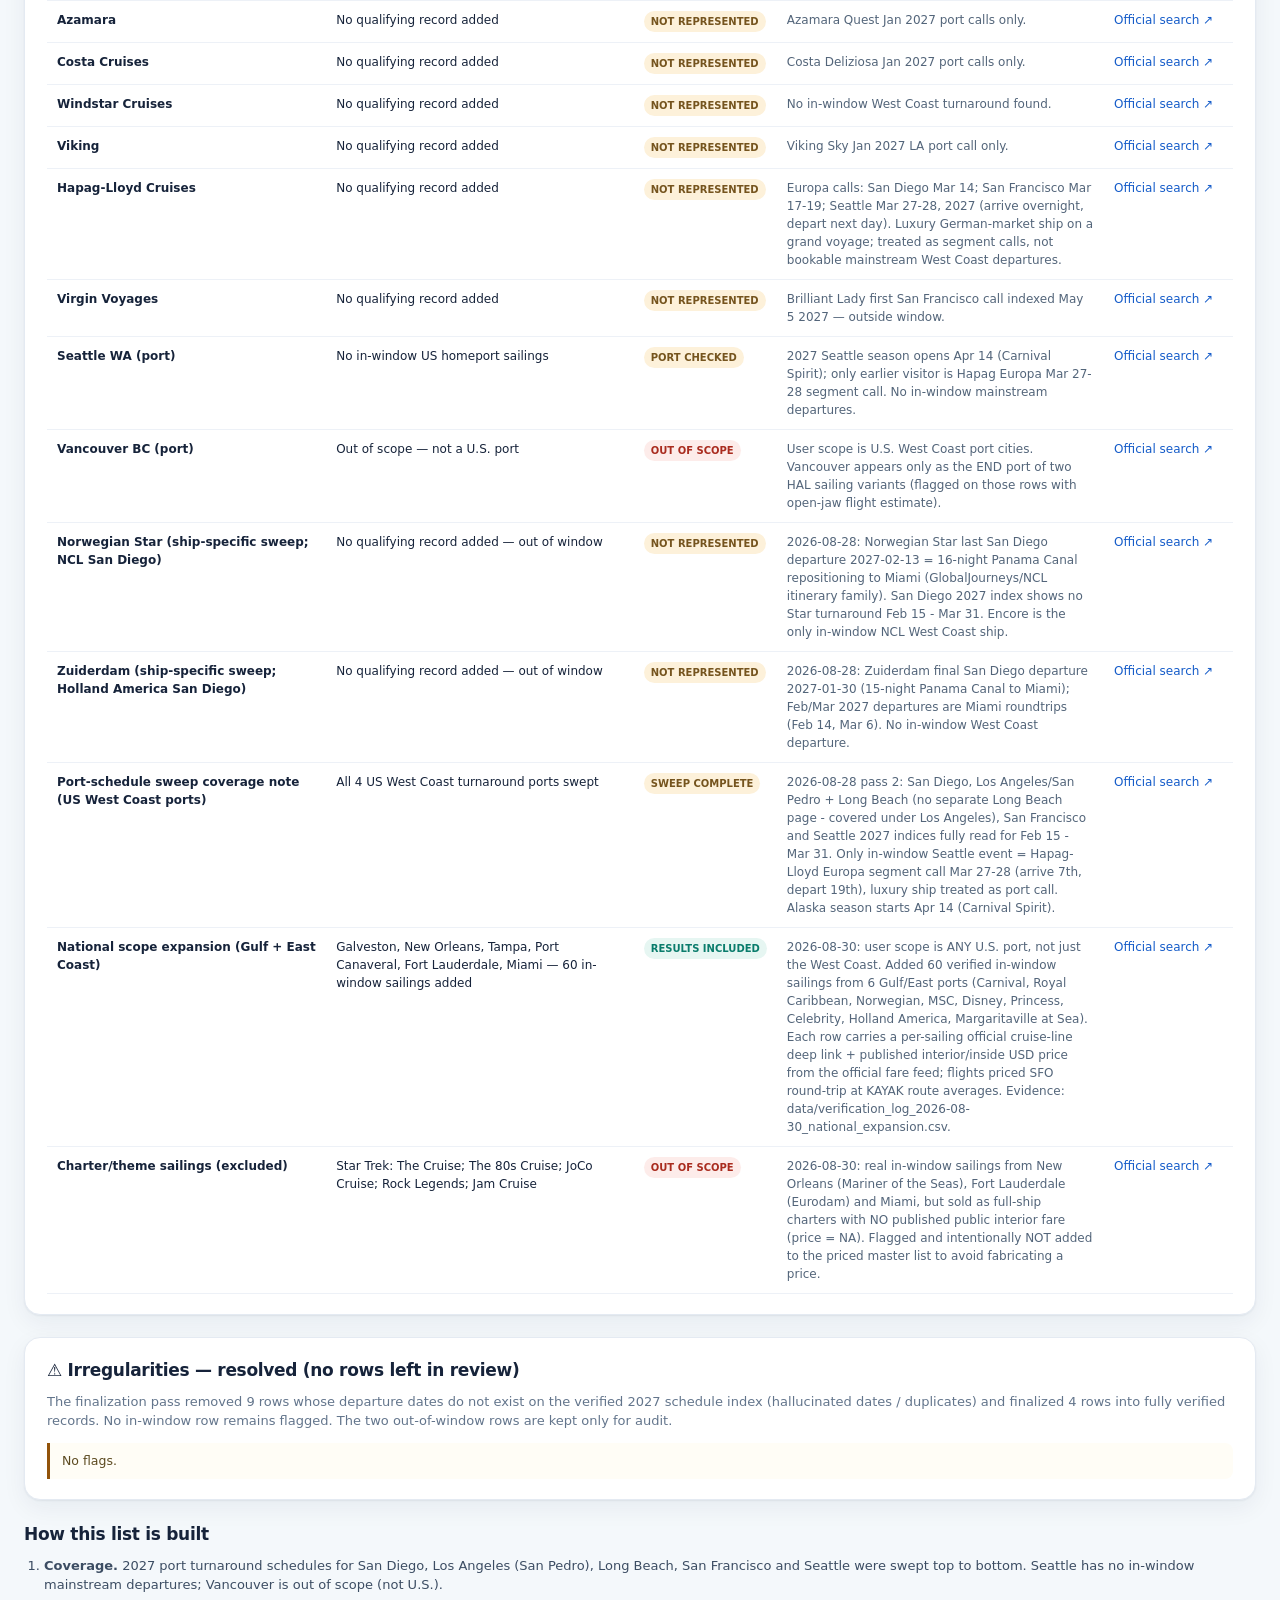
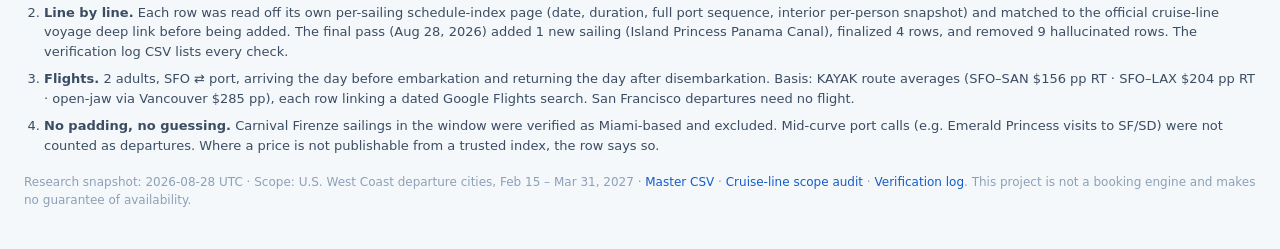
==== commit 57ce93ac: "National expansion: add 60 verified in-window cruises from 6 U.S. Gulf/Florida ports - Broaden scope" ====
--- a/docs/index.html
+++ b/docs/index.html
@@ -3,8 +3,8 @@
 <head>
 <meta charset="utf-8">
 <meta name="viewport" content="width=device-width, initial-scale=1">
-<title>CruiseDeals — West Coast 2027 · Verified cruise + flight planner</title>
-<meta name="description" content="Line-by-line verified cruises departing U.S. West Coast ports Feb 15 – Mar 31, 2027, with 2-adult price snapshots, SFO flight estimates and trip totals.">
+<title>CruiseDeals — U.S. Ports 2027 · Verified cruise + flight planner</title>
+<meta name="description" content="Line-by-line verified cruises departing U.S. ports (West Coast, Gulf Coast & Florida) Feb 15 – Mar 31, 2027, with 2-adult price snapshots, SFO flight estimates and trip totals.">
 <link rel="preconnect" href="https://fonts.gstatic.com" crossorigin>
 <link rel="stylesheet" href="styles.css">
 </head>
@@ -14,20 +14,22 @@
   <div class="container header-bar">
     <a class="brand" href="./" aria-label="CruiseDeals home">
       <span class="brand-mark" aria-hidden="true">CD</span>
-      <span class="brand-text"><strong>CruiseDeals</strong><small>West Coast 2027 · verified research table</small></span>
+      <span class="brand-text"><strong>CruiseDeals</strong><small>U.S. ports 2027 · verified research table</small></span>
     </a>
     <nav class="header-actions" aria-label="Data downloads">
+      <a href="CRUISE_DEALS_BY_PORT.md" title="Clean per-port tables (Markdown)">By-port report ↗</a>
       <a href="data/cruises.json" download title="Machine-readable JSON">JSON ↓</a>
       <a href="data/cruises_master_verified.csv" download title="Master spreadsheet">CSV ↓</a>
-      <a href="data/verification_log_2026-08-28.csv" download title="Line-by-line verification log">Verification log ↓</a>
+      <a href="data/verification_log_2026-08-30_national_expansion.csv" download title="Line-by-line verification log (national expansion)">Verification log ↓</a>
     </nav>
   </div>
   <div class="hero">
     <div class="container">
-      <h1>West Coast cruise deals, verified sailing by sailing.</h1>
-      <p>Every in-window departure from <strong>San Diego, Los Angeles / San&nbsp;Pedro, Long&nbsp;Beach and San&nbsp;Francisco</strong> between
-      <strong>Feb 15 and Mar 31, 2027</strong> — with the 2-adult cruise snapshot, the flight plan from SFO the day before and back the day after,
-      official source links and promotions, all checked line by line.</p>
+      <h1>U.S. cruise deals, verified sailing by sailing.</h1>
+      <p>In-window departures from U.S. ports on both coasts — <strong>West Coast</strong> (San Diego, Los Angeles / San&nbsp;Pedro, Long&nbsp;Beach, San&nbsp;Francisco),
+      <strong>Gulf Coast</strong> (Galveston, New&nbsp;Orleans, Tampa) and <strong>Florida</strong> (Port&nbsp;Canaveral, Fort&nbsp;Lauderdale, Miami) — between
+      <strong>Feb 15 and Mar 31, 2027</strong>, each with the 2-adult cruise snapshot, the flight plan from SFO the day before and back the day after,
+      official source links and promotions, all checked line by line. See the <a href="CRUISE_DEALS_BY_PORT.md">clean per-port tables ↗</a>.</p>
     </div>
   </div>
 </header>
@@ -36,7 +38,7 @@
 
   <section class="stats" aria-label="Summary">
     <div class="stat"><strong id="stat-sailings">—</strong><span>in-window sailings</span></div>
-    <div class="stat"><strong id="stat-new">—</strong><span>newly verified (Aug 28, 2026)</span></div>
+    <div class="stat"><strong id="stat-new">—</strong><span>new national rows (Aug 30, 2026)</span></div>
     <div class="stat"><strong id="stat-cheapest">—</strong><span>cheapest trip total (2 adults)</span></div>
     <div class="stat stat-warn"><strong id="stat-flagged">—</strong><span>rows flagged for review</span></div>
   </section>
@@ -103,7 +105,7 @@
     <div class="section-head">
       <div>
         <h2>Coverage audit</h2>
-        <p>Every line and port checked for a qualifying U.S. West Coast departure. “Not represented” means the sweep found no qualifying turnaround in this date window—not that the line never sails the coast.</p>
+        <p>Every line and port checked for a qualifying U.S. departure (West Coast + Gulf + Florida). “Not represented” means the sweep found no qualifying turnaround in this date window—not that the line never sails that coast. Full-ship charters with no public interior fare are flagged OUT OF SCOPE.</p>
       </div>
       <a class="button-link" href="data/cruise_line_scope_audit.csv" download>Download audit CSV ↓</a>
     </div>
